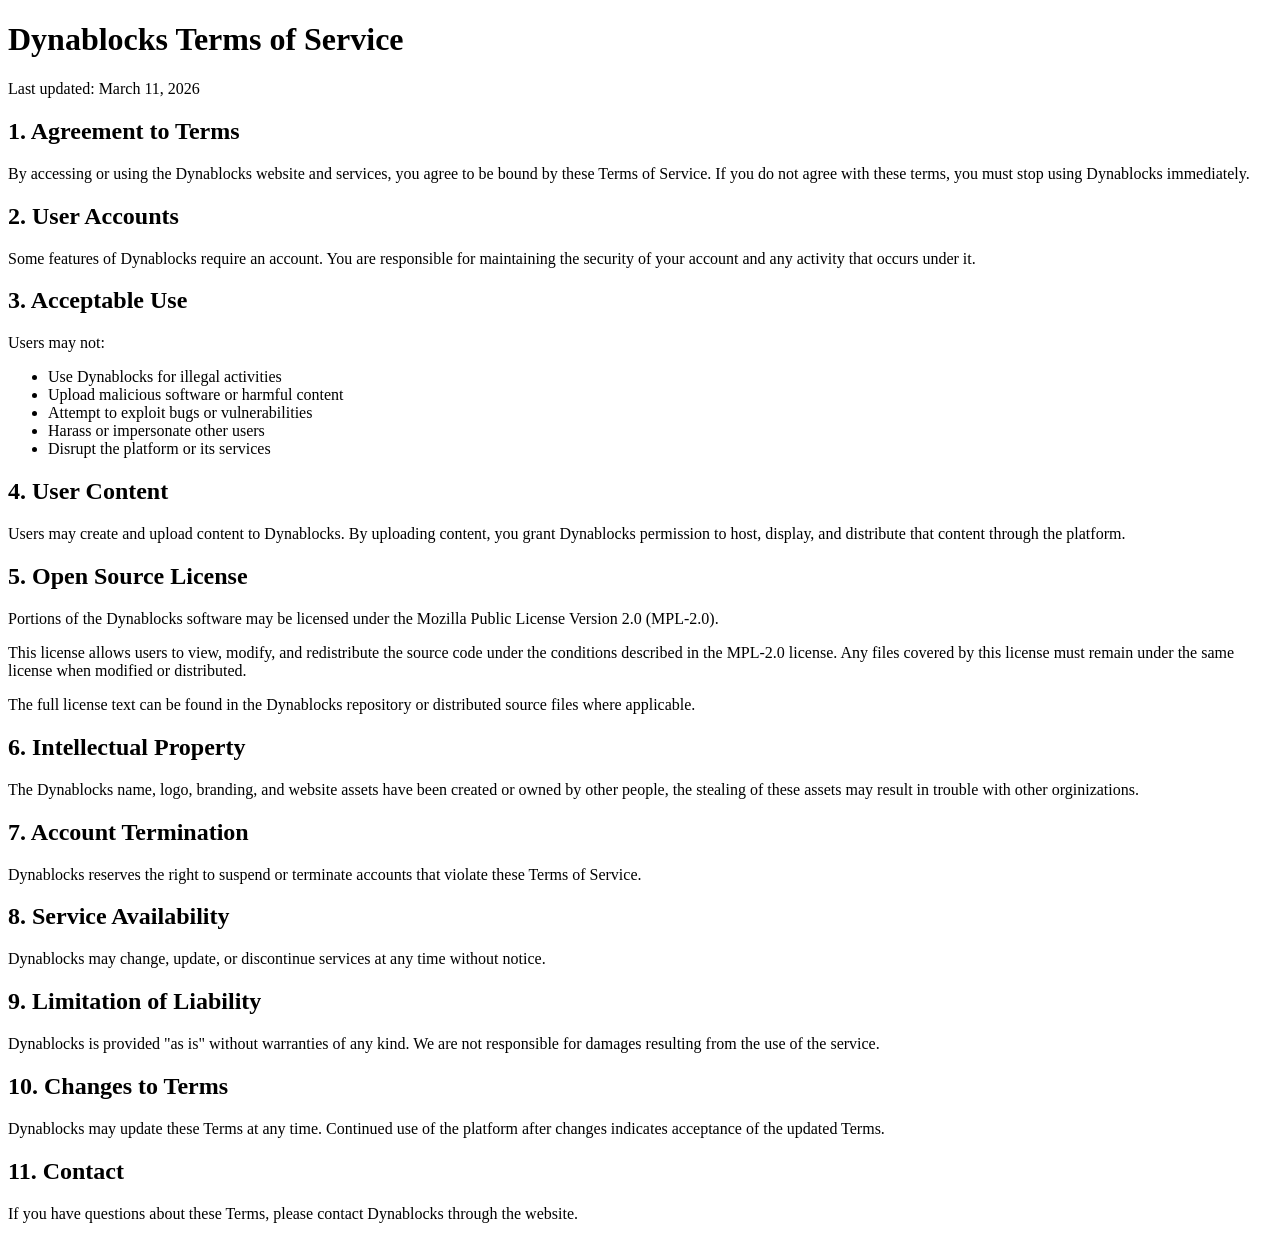
==== index.html @ 6be1048e "Create index.html" ====
<!DOCTYPE html>
<html>
<head>
    <title>Dynablocks rules</title>
    <meta charset="UTF-8">
    <link rel="stylesheet" href="/css/style.css">
</head>

<body>

<div class="legal-page">

<h1>Dynablocks Terms of Service</h1>
<p>Last updated: March 11, 2026</p>

<h2>1. Agreement to Terms</h2>
<p>
By accessing or using the Dynablocks website and services, you agree to be
bound by these Terms of Service. If you do not agree with these terms,
you must stop using Dynablocks immediately.
</p>

<h2>2. User Accounts</h2>
<p>
Some features of Dynablocks require an account. You are responsible for
maintaining the security of your account and any activity that occurs
under it.
</p>

<h2>3. Acceptable Use</h2>
<p>Users may not:</p>
<ul>
<li>Use Dynablocks for illegal activities</li>
<li>Upload malicious software or harmful content</li>
<li>Attempt to exploit bugs or vulnerabilities</li>
<li>Harass or impersonate other users</li>
<li>Disrupt the platform or its services</li>
</ul>

<h2>4. User Content</h2>
<p>
Users may create and upload content to Dynablocks. By uploading content,
you grant Dynablocks permission to host, display, and distribute that
content through the platform.
</p>

<h2>5. Open Source License</h2>
<p>
Portions of the Dynablocks software may be licensed under the
Mozilla Public License Version 2.0 (MPL-2.0).
</p>

<p>
This license allows users to view, modify, and redistribute the source
code under the conditions described in the MPL-2.0 license. Any files
covered by this license must remain under the same license when modified
or distributed.
</p>

<p>
The full license text can be found in the Dynablocks repository or
distributed source files where applicable.
</p>

<h2>6. Intellectual Property</h2>
<p>
The Dynablocks name, logo, branding, and website assets have been created or owned by other people, the stealing of these assets may result in trouble with other orginizations.
</p>

<h2>7. Account Termination</h2>
<p>
Dynablocks reserves the right to suspend or terminate accounts that
violate these Terms of Service.
</p>

<h2>8. Service Availability</h2>
<p>
Dynablocks may change, update, or discontinue services at any time
without notice.
</p>

<h2>9. Limitation of Liability</h2>
<p>
Dynablocks is provided "as is" without warranties of any kind. We are
not responsible for damages resulting from the use of the service.
</p>

<h2>10. Changes to Terms</h2>
<p>
Dynablocks may update these Terms at any time. Continued use of the
platform after changes indicates acceptance of the updated Terms.
</p>

<h2>11. Contact</h2>
<p>
If you have questions about these Terms, please contact Dynablocks
through the website.
</p>

</div>

</body>
</html>
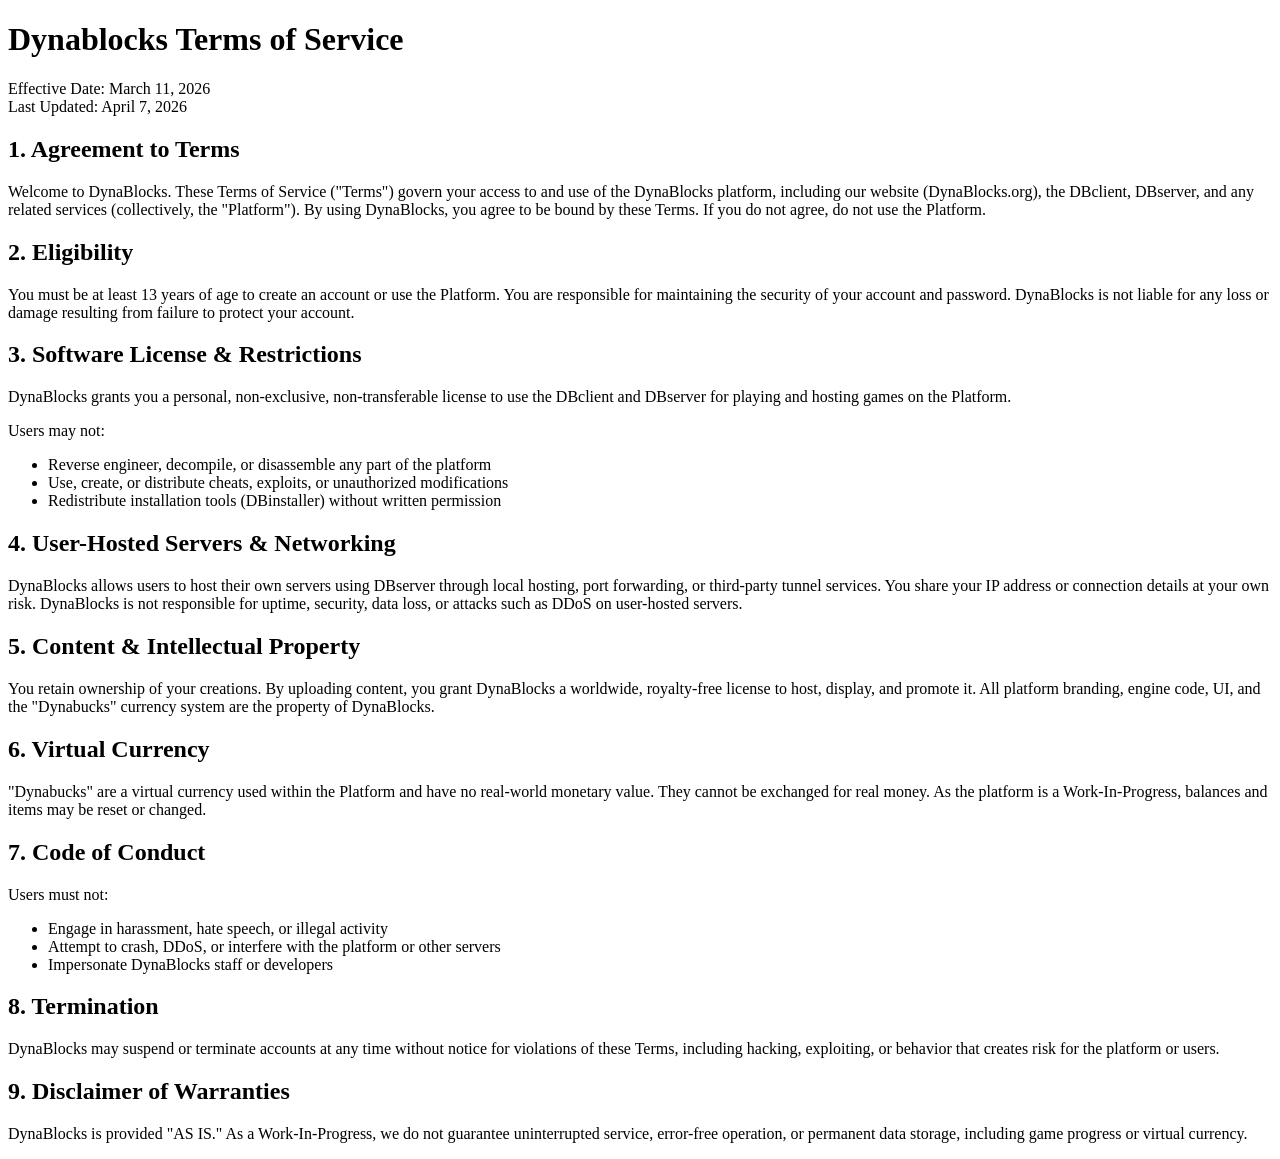
==== commit 089b16ea: "dddd" ====
--- a/index.html
+++ b/index.html
@@ -1,7 +1,7 @@
 <!DOCTYPE html>
 <html>
 <head>
-    <title>Dynablocks rules</title>
+    <title>Dynablocks Terms of Service</title>
     <meta charset="UTF-8">
     <link rel="stylesheet" href="/css/style.css">
 </head>
@@ -11,90 +11,65 @@
 <div class="legal-page">
 
 <h1>Dynablocks Terms of Service</h1>
-<p>Last updated: March 11, 2026</p>
+<p>Effective Date: March 11, 2026<br>Last Updated: April 7, 2026</p>
 
 <h2>1. Agreement to Terms</h2>
 <p>
-By accessing or using the Dynablocks website and services, you agree to be
-bound by these Terms of Service. If you do not agree with these terms,
-you must stop using Dynablocks immediately.
+Welcome to DynaBlocks. These Terms of Service ("Terms") govern your access to and use of the DynaBlocks platform, including our website (DynaBlocks.org), the DBclient, DBserver, and any related services (collectively, the "Platform").
+By using DynaBlocks, you agree to be bound by these Terms. If you do not agree, do not use the Platform.
 </p>
 
-<h2>2. User Accounts</h2>
+<h2>2. Eligibility</h2>
 <p>
-Some features of Dynablocks require an account. You are responsible for
-maintaining the security of your account and any activity that occurs
-under it.
+You must be at least 13 years of age to create an account or use the Platform.
+You are responsible for maintaining the security of your account and password. DynaBlocks is not liable for any loss or damage resulting from failure to protect your account.
 </p>
 
-<h2>3. Acceptable Use</h2>
+<h2>3. Software License & Restrictions</h2>
+<p>
+DynaBlocks grants you a personal, non-exclusive, non-transferable license to use the DBclient and DBserver for playing and hosting games on the Platform.
+</p>
 <p>Users may not:</p>
 <ul>
-<li>Use Dynablocks for illegal activities</li>
-<li>Upload malicious software or harmful content</li>
-<li>Attempt to exploit bugs or vulnerabilities</li>
-<li>Harass or impersonate other users</li>
-<li>Disrupt the platform or its services</li>
+<li>Reverse engineer, decompile, or disassemble any part of the platform</li>
+<li>Use, create, or distribute cheats, exploits, or unauthorized modifications</li>
+<li>Redistribute installation tools (DBinstaller) without written permission</li>
 </ul>
 
-<h2>4. User Content</h2>
+<h2>4. User-Hosted Servers & Networking</h2>
 <p>
-Users may create and upload content to Dynablocks. By uploading content,
-you grant Dynablocks permission to host, display, and distribute that
-content through the platform.
+DynaBlocks allows users to host their own servers using DBserver through local hosting, port forwarding, or third-party tunnel services.
+You share your IP address or connection details at your own risk. DynaBlocks is not responsible for uptime, security, data loss, or attacks such as DDoS on user-hosted servers.
 </p>
 
-<h2>5. Open Source License</h2>
+<h2>5. Content & Intellectual Property</h2>
 <p>
-Portions of the Dynablocks software may be licensed under the
-Mozilla Public License Version 2.0 (MPL-2.0).
+You retain ownership of your creations. By uploading content, you grant DynaBlocks a worldwide, royalty-free license to host, display, and promote it.
+All platform branding, engine code, UI, and the "Dynabucks" currency system are the property of DynaBlocks.
 </p>
 
+<h2>6. Virtual Currency</h2>
 <p>
-This license allows users to view, modify, and redistribute the source
-code under the conditions described in the MPL-2.0 license. Any files
-covered by this license must remain under the same license when modified
-or distributed.
+"Dynabucks" are a virtual currency used within the Platform and have no real-world monetary value.
+They cannot be exchanged for real money. As the platform is a Work-In-Progress, balances and items may be reset or changed.
 </p>
 
+<h2>7. Code of Conduct</h2>
+<p>Users must not:</p>
+<ul>
+<li>Engage in harassment, hate speech, or illegal activity</li>
+<li>Attempt to crash, DDoS, or interfere with the platform or other servers</li>
+<li>Impersonate DynaBlocks staff or developers</li>
+</ul>
+
+<h2>8. Termination</h2>
 <p>
-The full license text can be found in the Dynablocks repository or
-distributed source files where applicable.
+DynaBlocks may suspend or terminate accounts at any time without notice for violations of these Terms, including hacking, exploiting, or behavior that creates risk for the platform or users.
 </p>
 
-<h2>6. Intellectual Property</h2>
+<h2>9. Disclaimer of Warranties</h2>
 <p>
-The Dynablocks name, logo, branding, and website assets have been created or owned by other people, the stealing of these assets may result in trouble with other orginizations.
-</p>
-
-<h2>7. Account Termination</h2>
-<p>
-Dynablocks reserves the right to suspend or terminate accounts that
-violate these Terms of Service.
-</p>
-
-<h2>8. Service Availability</h2>
-<p>
-Dynablocks may change, update, or discontinue services at any time
-without notice.
-</p>
-
-<h2>9. Limitation of Liability</h2>
-<p>
-Dynablocks is provided "as is" without warranties of any kind. We are
-not responsible for damages resulting from the use of the service.
-</p>
-
-<h2>10. Changes to Terms</h2>
-<p>
-Dynablocks may update these Terms at any time. Continued use of the
-platform after changes indicates acceptance of the updated Terms.
-</p>
-
-<h2>11. Contact</h2>
-<p>
-If you have questions about these Terms, please contact Dynablocks
-through the website.
+DynaBlocks is provided "AS IS." As a Work-In-Progress, we do not guarantee uninterrupted service, error-free operation, or permanent data storage, including game progress or virtual currency.
 </p>
 
 </div>
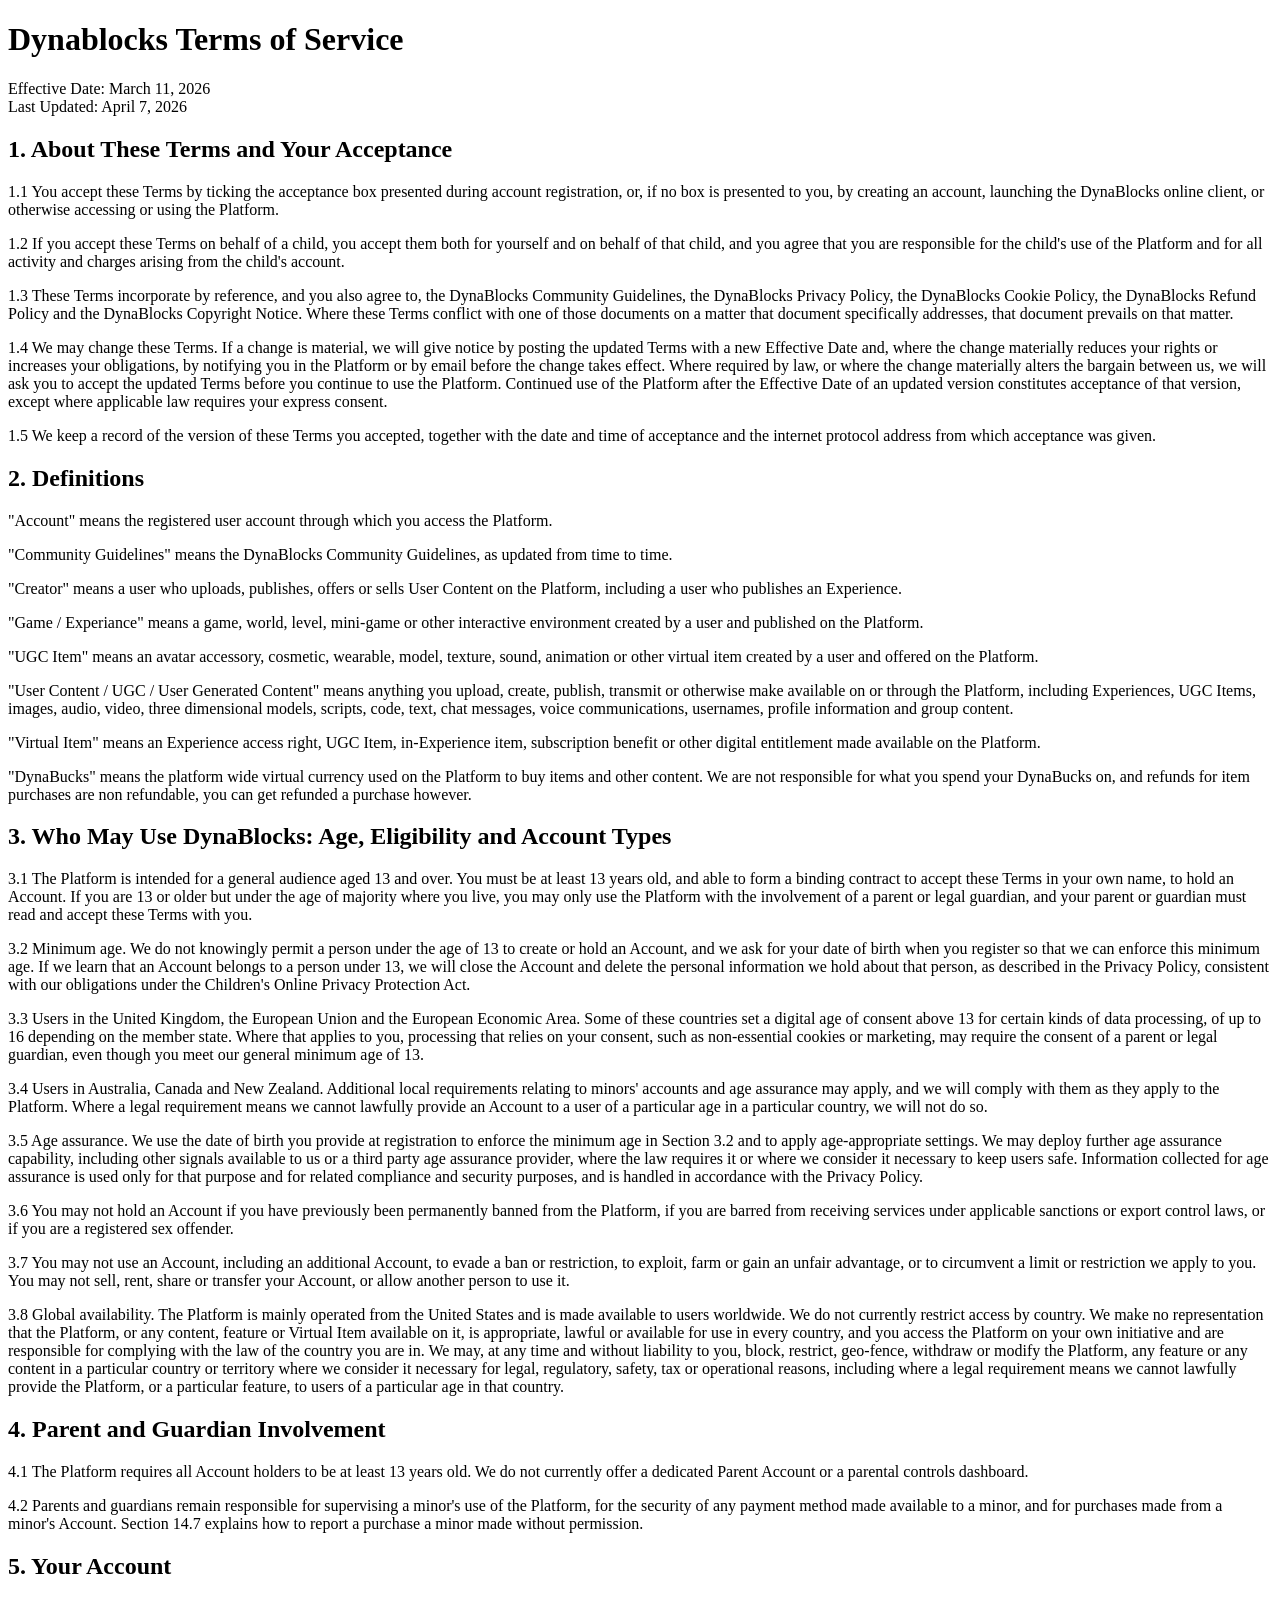
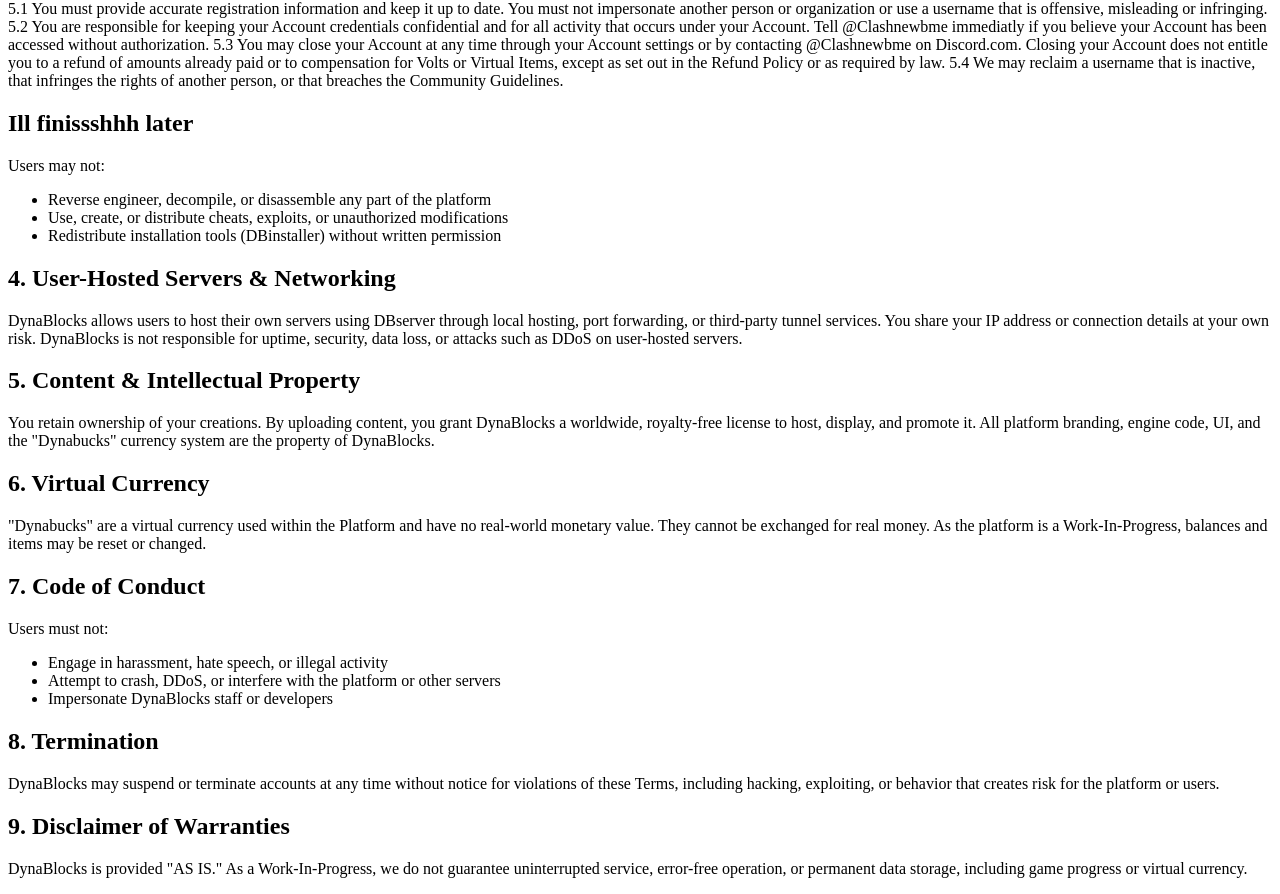
==== commit 5c489e74: "Update index.html" ====
--- a/index.html
+++ b/index.html
@@ -13,28 +13,123 @@
 <h1>Dynablocks Terms of Service</h1>
 <p>Effective Date: March 11, 2026<br>Last Updated: April 7, 2026</p>
 
-<h2>1. Agreement to Terms</h2>
+<h2>1. About These Terms and Your Acceptance</h2>
 <p>
-Welcome to DynaBlocks. These Terms of Service ("Terms") govern your access to and use of the DynaBlocks platform, including our website (DynaBlocks.org), the DBclient, DBserver, and any related services (collectively, the "Platform").
-By using DynaBlocks, you agree to be bound by these Terms. If you do not agree, do not use the Platform.
+1.1 You accept these Terms by ticking the acceptance box presented during account registration, or, if no box is presented to you, by creating an account, launching the DynaBlocks online client, or otherwise accessing or using the Platform.
 </p>
 
-<h2>2. Eligibility</h2>
 <p>
-You must be at least 13 years of age to create an account or use the Platform.
-You are responsible for maintaining the security of your account and password. DynaBlocks is not liable for any loss or damage resulting from failure to protect your account.
+1.2 If you accept these Terms on behalf of a child, you accept them both for yourself and on behalf of that child, and you agree that you are responsible for the child's use of the Platform and for all activity and charges arising from the child's account.
 </p>
 
-<h2>3. Software License & Restrictions</h2>
 <p>
-DynaBlocks grants you a personal, non-exclusive, non-transferable license to use the DBclient and DBserver for playing and hosting games on the Platform.
+    1.3 These Terms incorporate by reference, and you also agree to, the DynaBlocks Community Guidelines, the DynaBlocks Privacy Policy, the DynaBlocks Cookie Policy, the DynaBlocks Refund Policy and the DynaBlocks Copyright Notice. Where these Terms conflict with one of those documents on a matter that document specifically addresses, that document prevails on that matter.
 </p>
+
+<p>
+    1.4 We may change these Terms. If a change is material, we will give notice by posting the updated Terms with a new Effective Date and, where the change materially reduces your rights or increases your obligations, by notifying you in the Platform or by email before the change takes effect. Where required by law, or where the change materially alters the bargain between us, we will ask you to accept the updated Terms before you continue to use the Platform. Continued use of the Platform after the Effective Date of an updated version constitutes acceptance of that version, except where applicable law requires your express consent.
+</p>
+
+<p>
+    1.5 We keep a record of the version of these Terms you accepted, together with the date and time of acceptance and the internet protocol address from which acceptance was given.
+</p>
+
+<h2>2. Definitions</h2>
+<p>
+    "Account" means the registered user account through which you access the Platform.
+</p>
+
+<p>
+    "Community Guidelines" means the DynaBlocks Community Guidelines, as updated from time to time.
+</p>
+
+<p>
+    "Creator" means a user who uploads, publishes, offers or sells User Content on the Platform, including a user who publishes an Experience.
+</p>
+
+<p>
+    "Game / Experiance" means a game, world, level, mini-game or other interactive environment created by a user and published on the Platform.
+</p>
+
+<p>
+    "UGC Item" means an avatar accessory, cosmetic, wearable, model, texture, sound, animation or other virtual item created by a user and offered on the Platform.
+</p>
+
+<p>
+    "User Content / UGC / User Generated Content" means anything you upload, create, publish, transmit or otherwise make available on or through the Platform, including Experiences, UGC Items, images, audio, video, three dimensional models, scripts, code, text, chat messages, voice communications, usernames, profile information and group content.
+</p>
+
+<p>
+    "Virtual Item" means an Experience access right, UGC Item, in-Experience item, subscription benefit or other digital entitlement made available on the Platform.
+</p>
+
+<p>
+    "DynaBucks" means the platform wide virtual currency used on the Platform to buy items and other content. We are not responsible for what you spend your DynaBucks on, and refunds for item purchases are non refundable, you can get refunded a purchase however.
+</p>
+
+<h2>3. Who May Use DynaBlocks: Age, Eligibility and Account Types</h2>
+<p>
+3.1 The Platform is intended for a general audience aged 13 and over. You must be at least 13 years old, and able to form a binding contract to accept these Terms in your own name, to hold an Account. If you are 13 or older but under the age of majority where you live, you may only use the Platform with the involvement of a parent or legal guardian, and your parent or guardian must read and accept these Terms with you.
+</p>
+
+<p>
+    3.2 Minimum age. We do not knowingly permit a person under the age of 13 to create or hold an Account, and we ask for your date of birth when you register so that we can enforce this minimum age. If we learn that an Account belongs to a person under 13, we will close the Account and delete the personal information we hold about that person, as described in the Privacy Policy, consistent with our obligations under the Children's Online Privacy Protection Act.
+</p>
+
+<p>
+    3.3 Users in the United Kingdom, the European Union and the European Economic Area. Some of these countries set a digital age of consent above 13 for certain kinds of data processing, of up to 16 depending on the member state. Where that applies to you, processing that relies on your consent, such as non-essential cookies or marketing, may require the consent of a parent or legal guardian, even though you meet our general minimum age of 13.
+</p>
+
+<p>
+    3.4 Users in Australia, Canada and New Zealand. Additional local requirements relating to minors' accounts and age assurance may apply, and we will comply with them as they apply to the Platform. Where a legal requirement means we cannot lawfully provide an Account to a user of a particular age in a particular country, we will not do so.
+</p>    
+
+<p>
+    3.5 Age assurance. We use the date of birth you provide at registration to enforce the minimum age in Section 3.2 and to apply age-appropriate settings. We may deploy further age assurance capability, including other signals available to us or a third party age assurance provider, where the law requires it or where we consider it necessary to keep users safe. Information collected for age assurance is used only for that purpose and for related compliance and security purposes, and is handled in accordance with the Privacy Policy.
+</p>
+
+<p>
+    3.6 You may not hold an Account if you have previously been permanently banned from the Platform, if you are barred from receiving services under applicable sanctions or export control laws, or if you are a registered sex offender.
+</p>
+
+<p>
+3.7 You may not use an Account, including an additional Account, to evade a ban or restriction, to exploit, farm or gain an unfair advantage, or to circumvent a limit or restriction we apply to you. You may not sell, rent, share or transfer your Account, or allow another person to use it.
+</p>
+
+<p>
+3.8 Global availability. The Platform is mainly operated from the United States and is made available to users worldwide. We do not currently restrict access by country. We make no representation that the Platform, or any content, feature or Virtual Item available on it, is appropriate, lawful or available for use in every country, and you access the Platform on your own initiative and are responsible for complying with the law of the country you are in. We may, at any time and without liability to you, block, restrict, geo-fence, withdraw or modify the Platform, any feature or any content in a particular country or territory where we consider it necessary for legal, regulatory, safety, tax or operational reasons, including where a legal requirement means we cannot lawfully provide the Platform, or a particular feature, to users of a particular age in that country.
+</p>
+
+<h2>4. Parent and Guardian Involvement</h2>
+    
+<p>
+    4.1 The Platform requires all Account holders to be at least 13 years old. We do not currently offer a dedicated Parent Account or a parental controls dashboard.
+</p>
+
+<p>
+4.2 Parents and guardians remain responsible for supervising a minor's use of the Platform, for the security of any payment method made available to a minor, and for purchases made from a minor's Account. Section 14.7 explains how to report a purchase a minor made without permission.
+</p>
+
+<h2>5. Your Account</h2>
+
+<p>
+5.1 You must provide accurate registration information and keep it up to date. You must not impersonate another person or organization or use a username that is offensive, misleading or infringing.
+
+5.2 You are responsible for keeping your Account credentials confidential and for all activity that occurs under your Account. Tell @Clashnewbme immediatly if you believe your Account has been accessed without authorization.
+
+5.3 You may close your Account at any time through your Account settings or by contacting @Clashnewbme on Discord.com. Closing your Account does not entitle you to a refund of amounts already paid or to compensation for Volts or Virtual Items, except as set out in the Refund Policy or as required by law.
+
+5.4 We may reclaim a username that is inactive, that infringes the rights of another person, or that breaches the Community Guidelines.
+</p>
+
+<h2> Ill finissshhh later</h2>
 <p>Users may not:</p>
 <ul>
 <li>Reverse engineer, decompile, or disassemble any part of the platform</li>
 <li>Use, create, or distribute cheats, exploits, or unauthorized modifications</li>
 <li>Redistribute installation tools (DBinstaller) without written permission</li>
 </ul>
+</p>
 
 <h2>4. User-Hosted Servers & Networking</h2>
 <p>
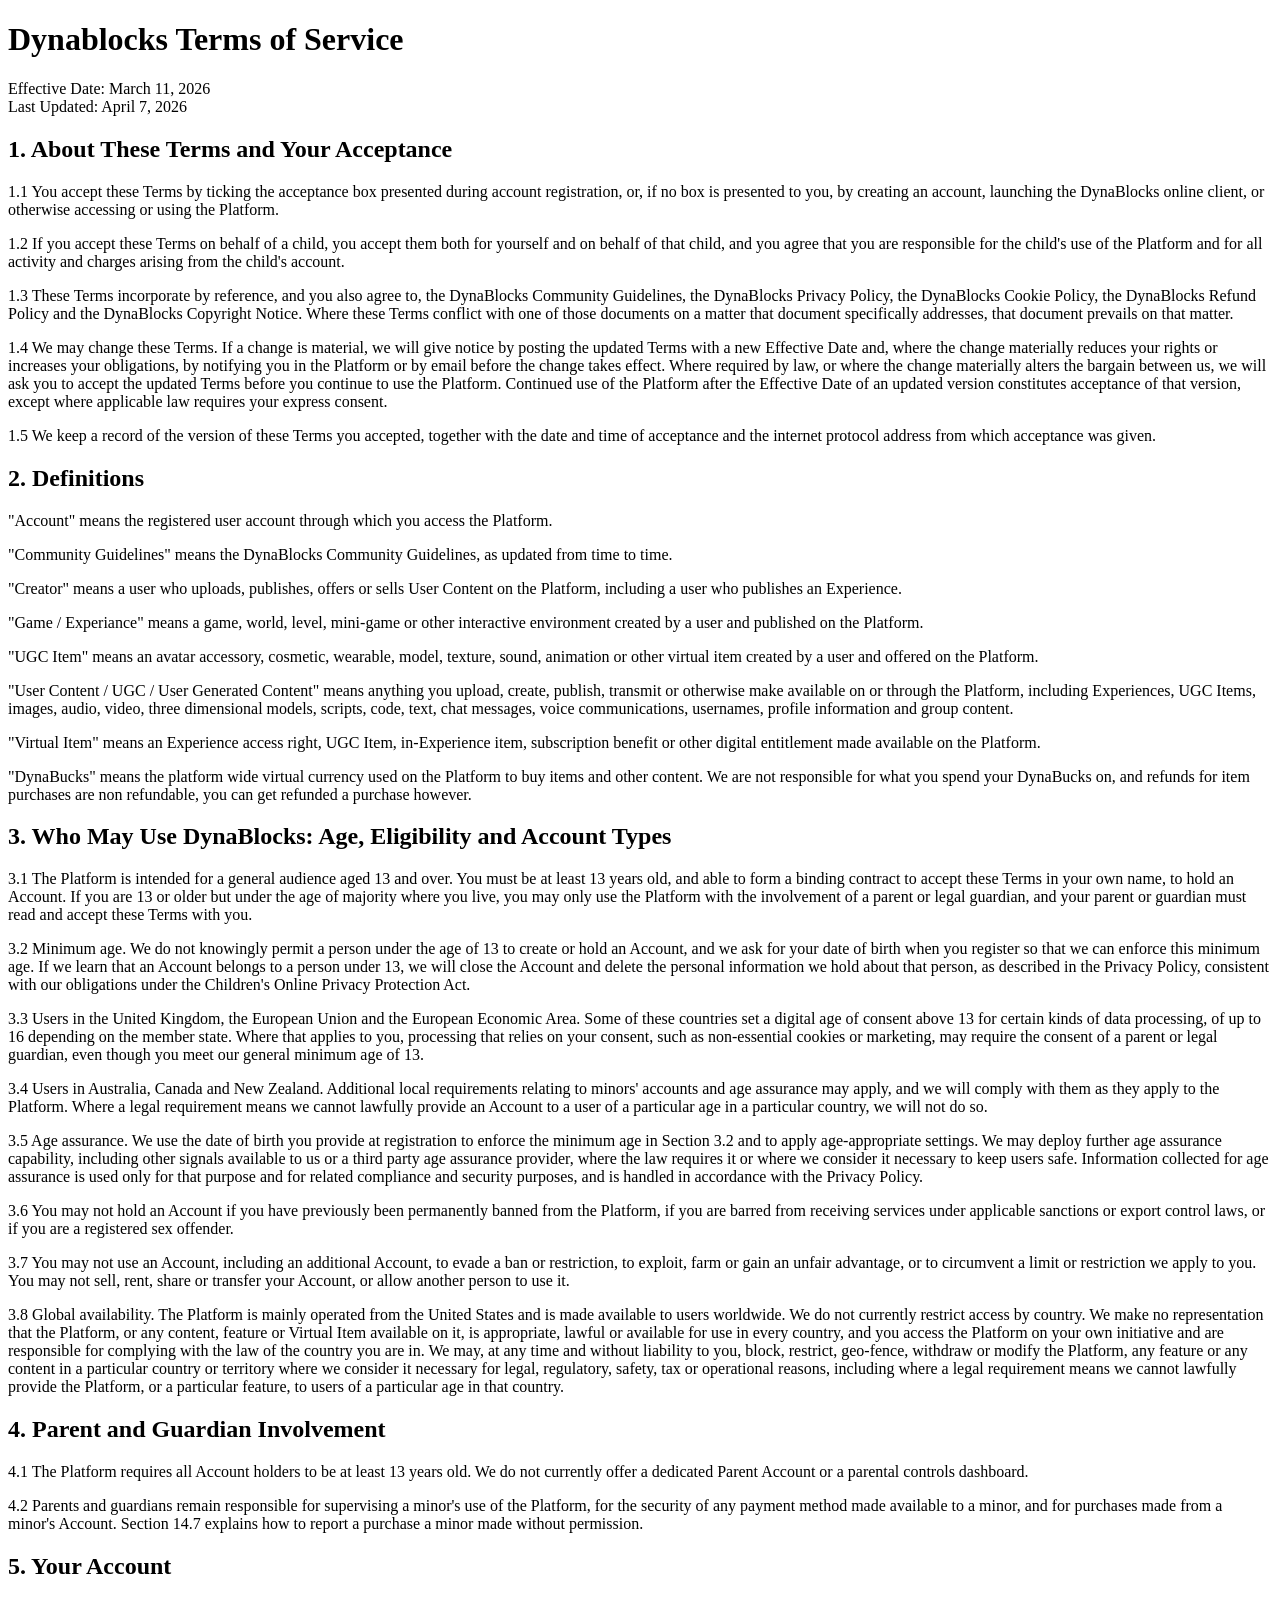
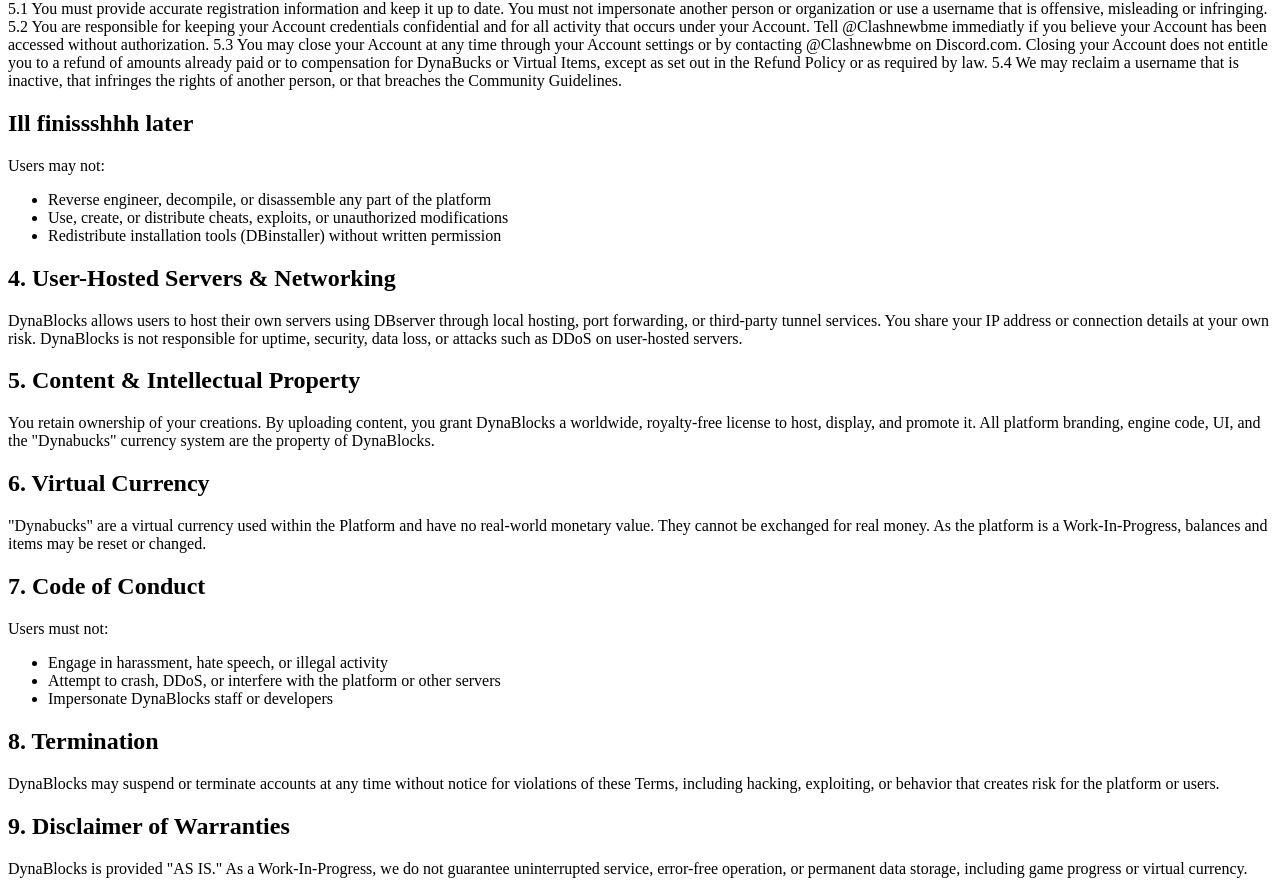
==== commit 32bb8b0d: "Update index.html" ====
--- a/index.html
+++ b/index.html
@@ -117,7 +117,7 @@
 
 5.2 You are responsible for keeping your Account credentials confidential and for all activity that occurs under your Account. Tell @Clashnewbme immediatly if you believe your Account has been accessed without authorization.
 
-5.3 You may close your Account at any time through your Account settings or by contacting @Clashnewbme on Discord.com. Closing your Account does not entitle you to a refund of amounts already paid or to compensation for Volts or Virtual Items, except as set out in the Refund Policy or as required by law.
+5.3 You may close your Account at any time through your Account settings or by contacting @Clashnewbme on Discord.com. Closing your Account does not entitle you to a refund of amounts already paid or to compensation for DynaBucks or Virtual Items, except as set out in the Refund Policy or as required by law.
 
 5.4 We may reclaim a username that is inactive, that infringes the rights of another person, or that breaches the Community Guidelines.
 </p>
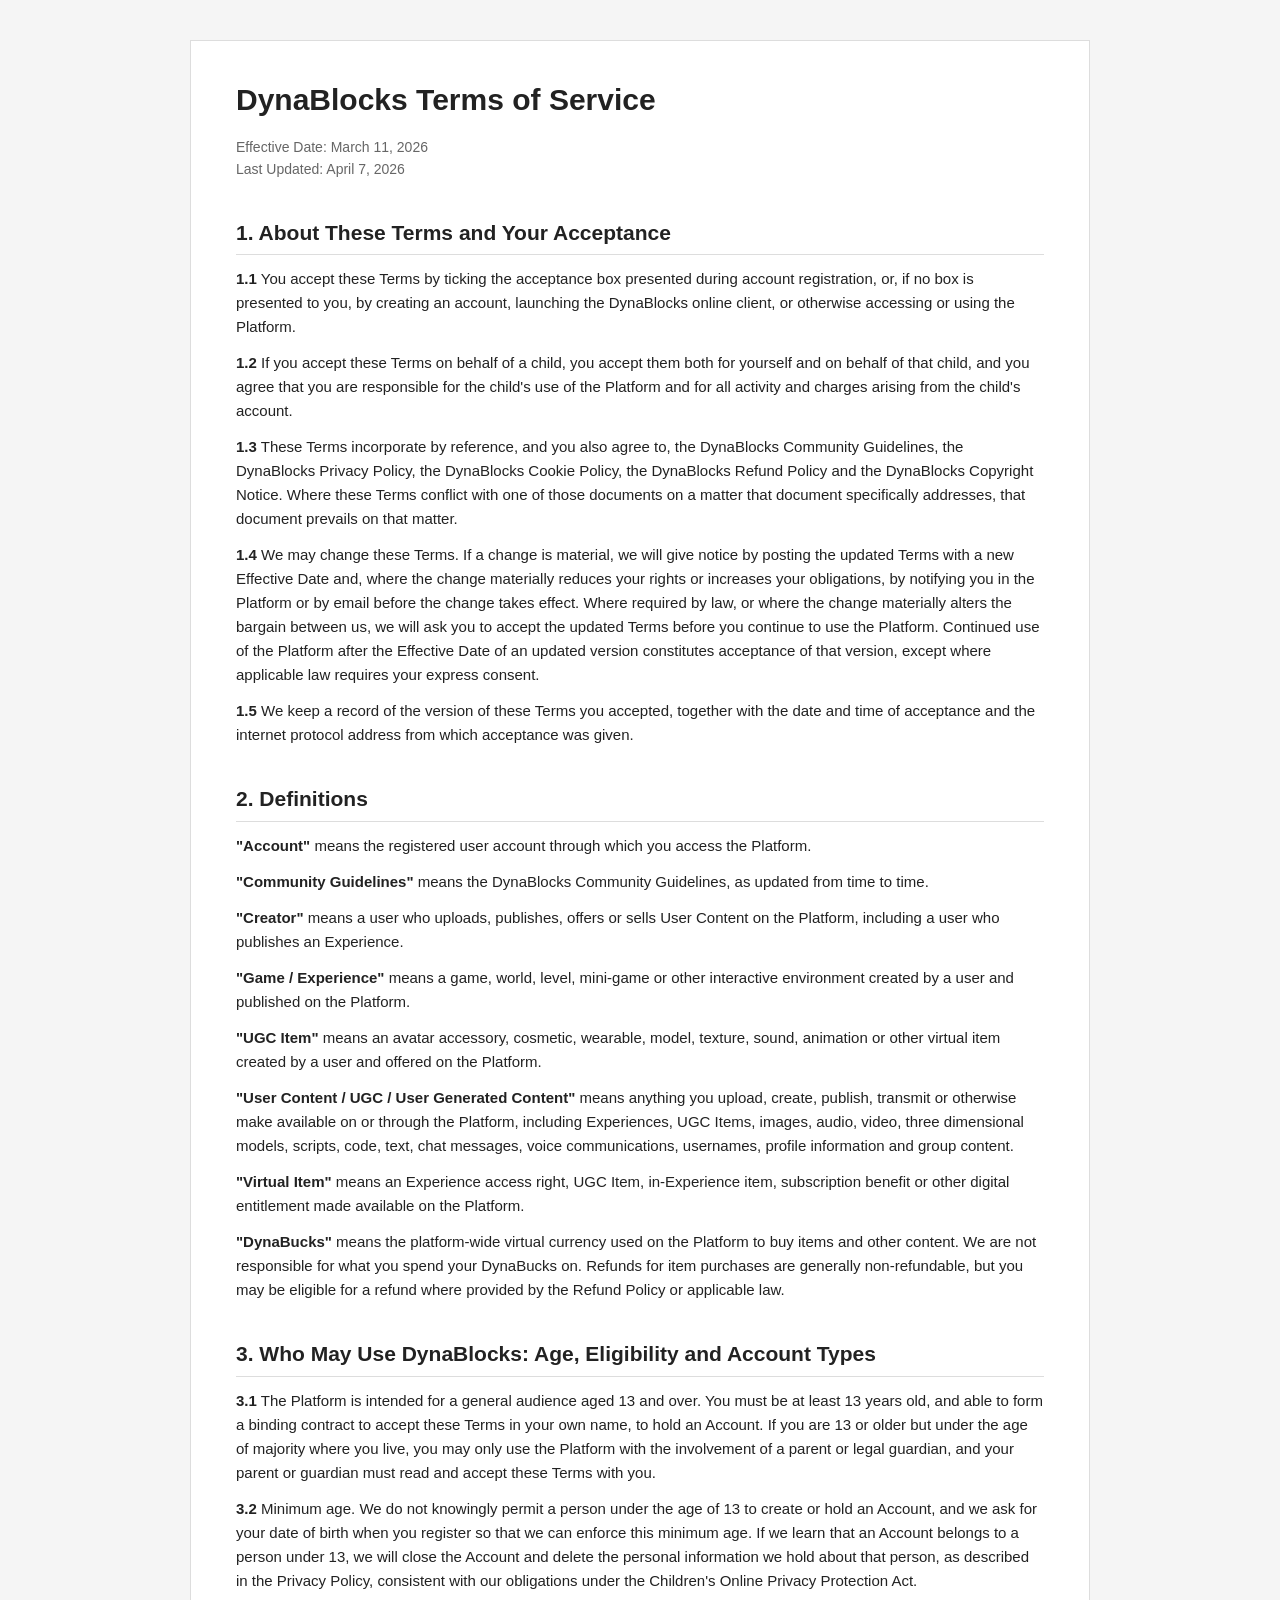
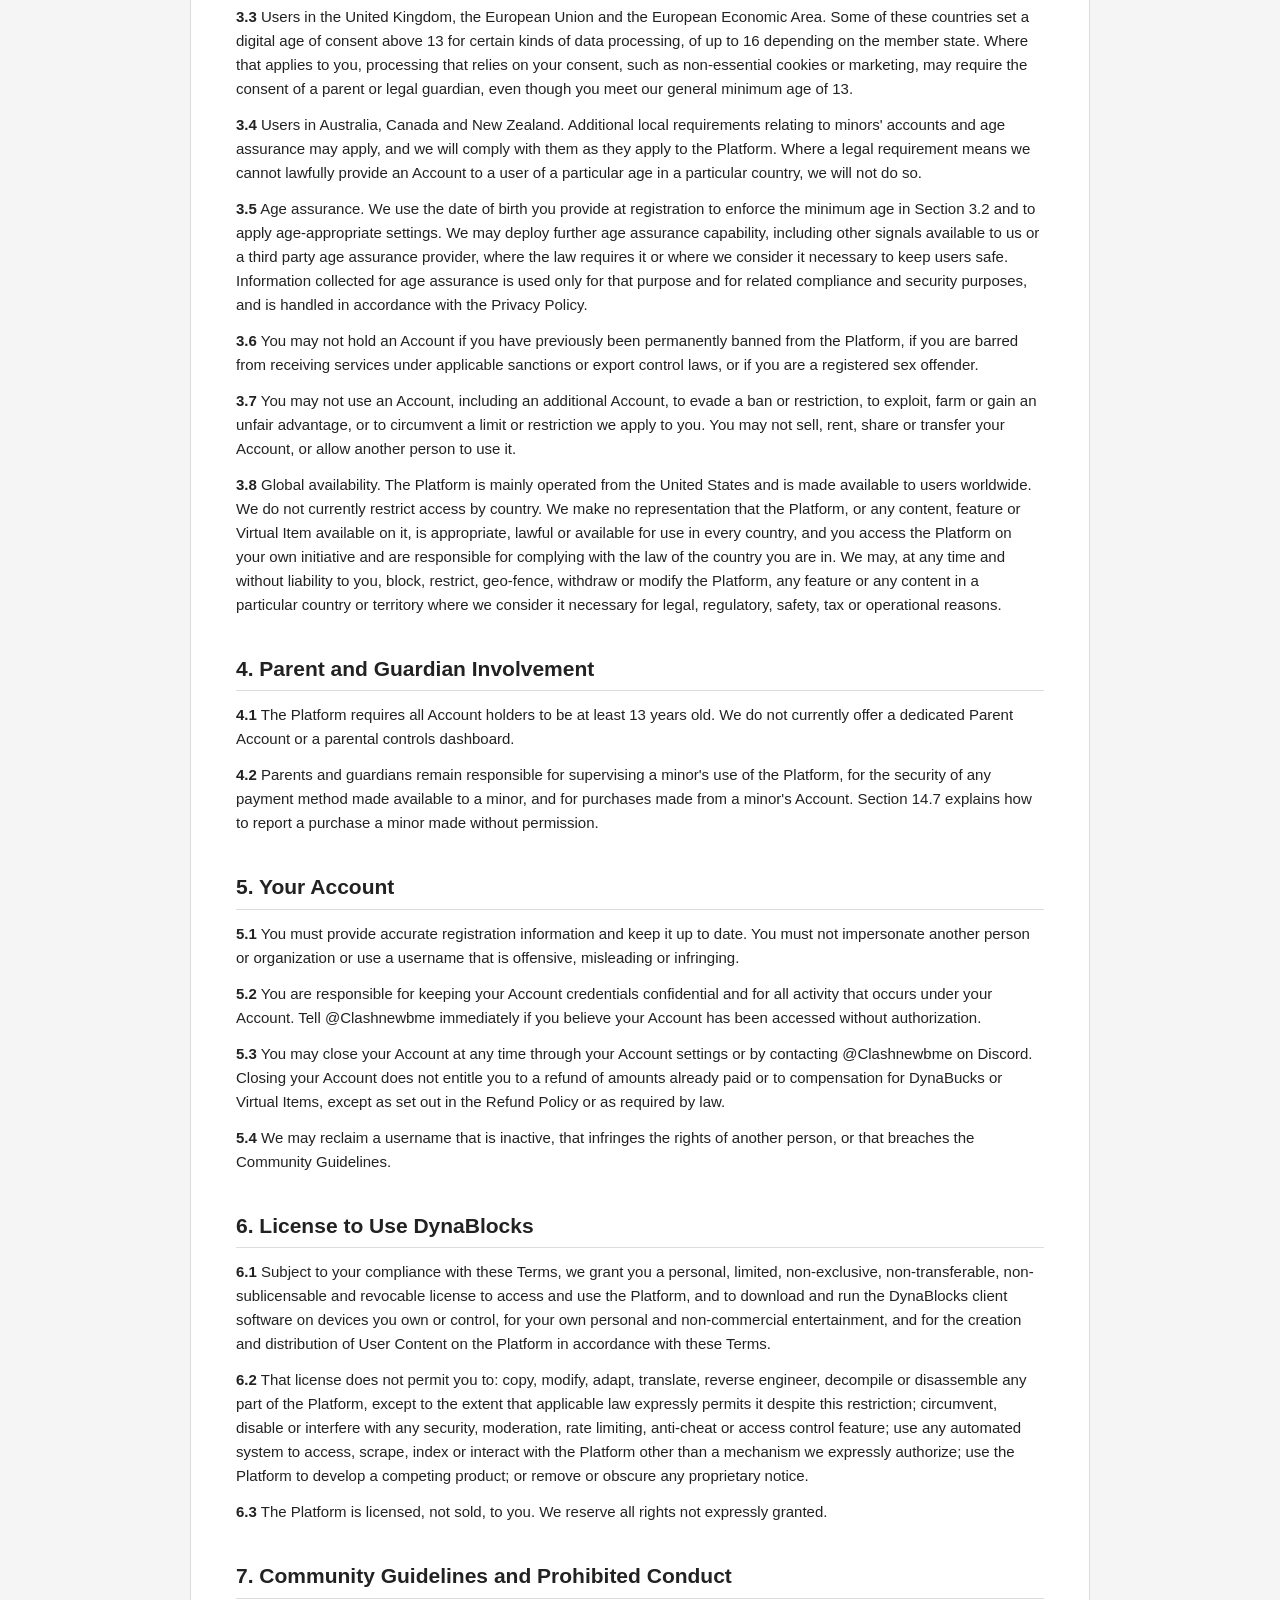
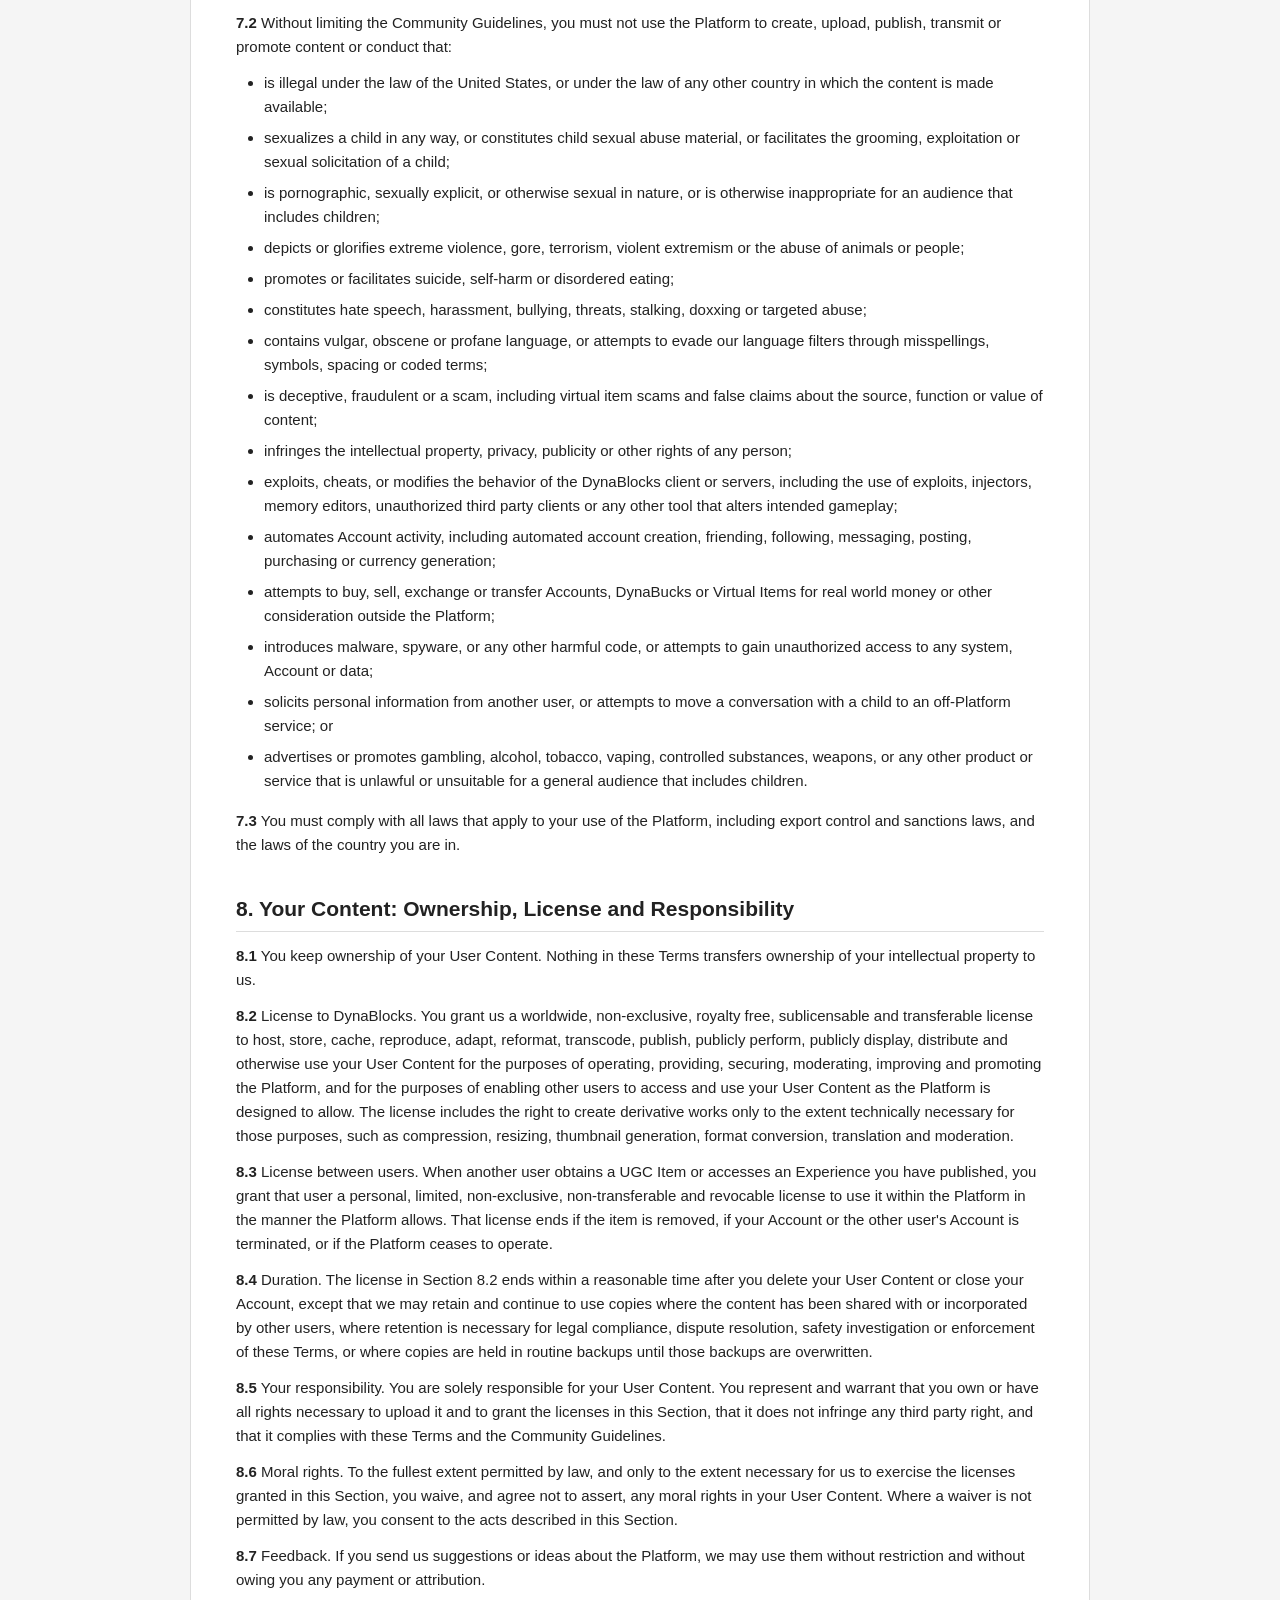
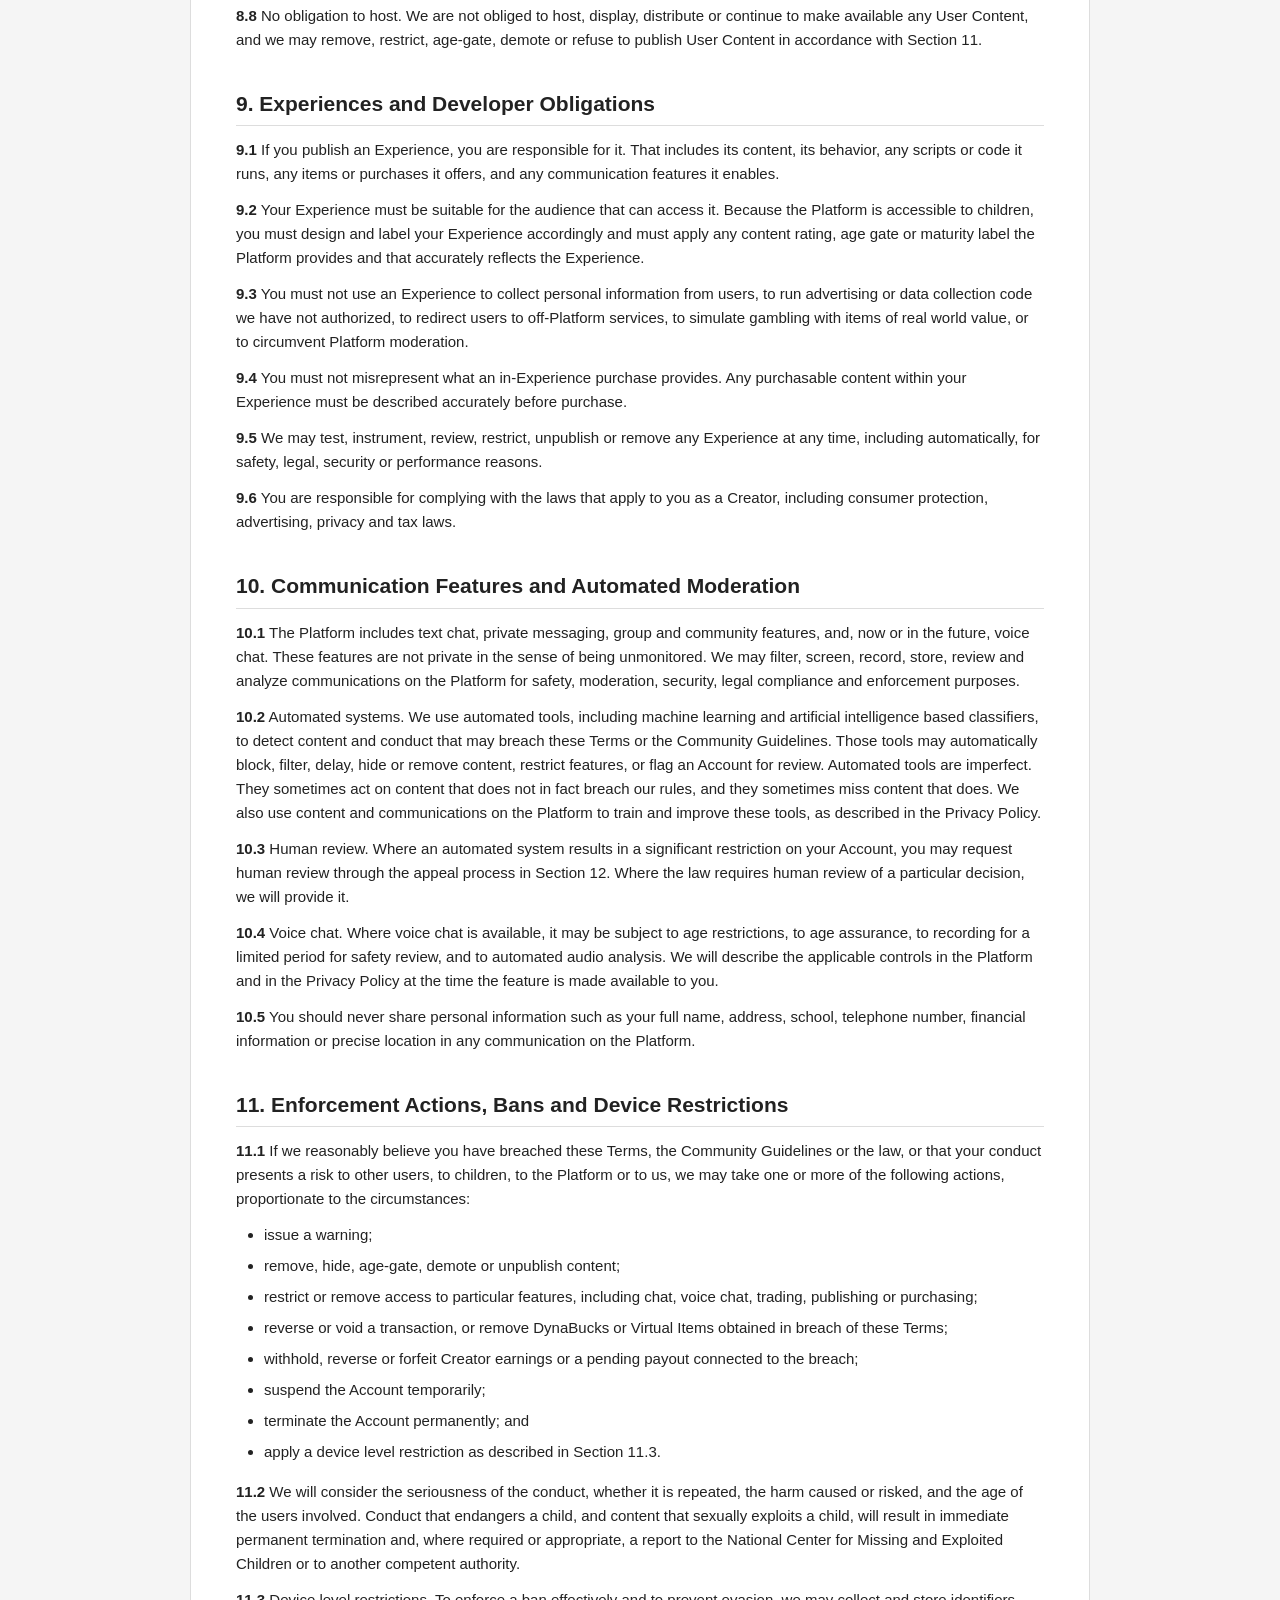
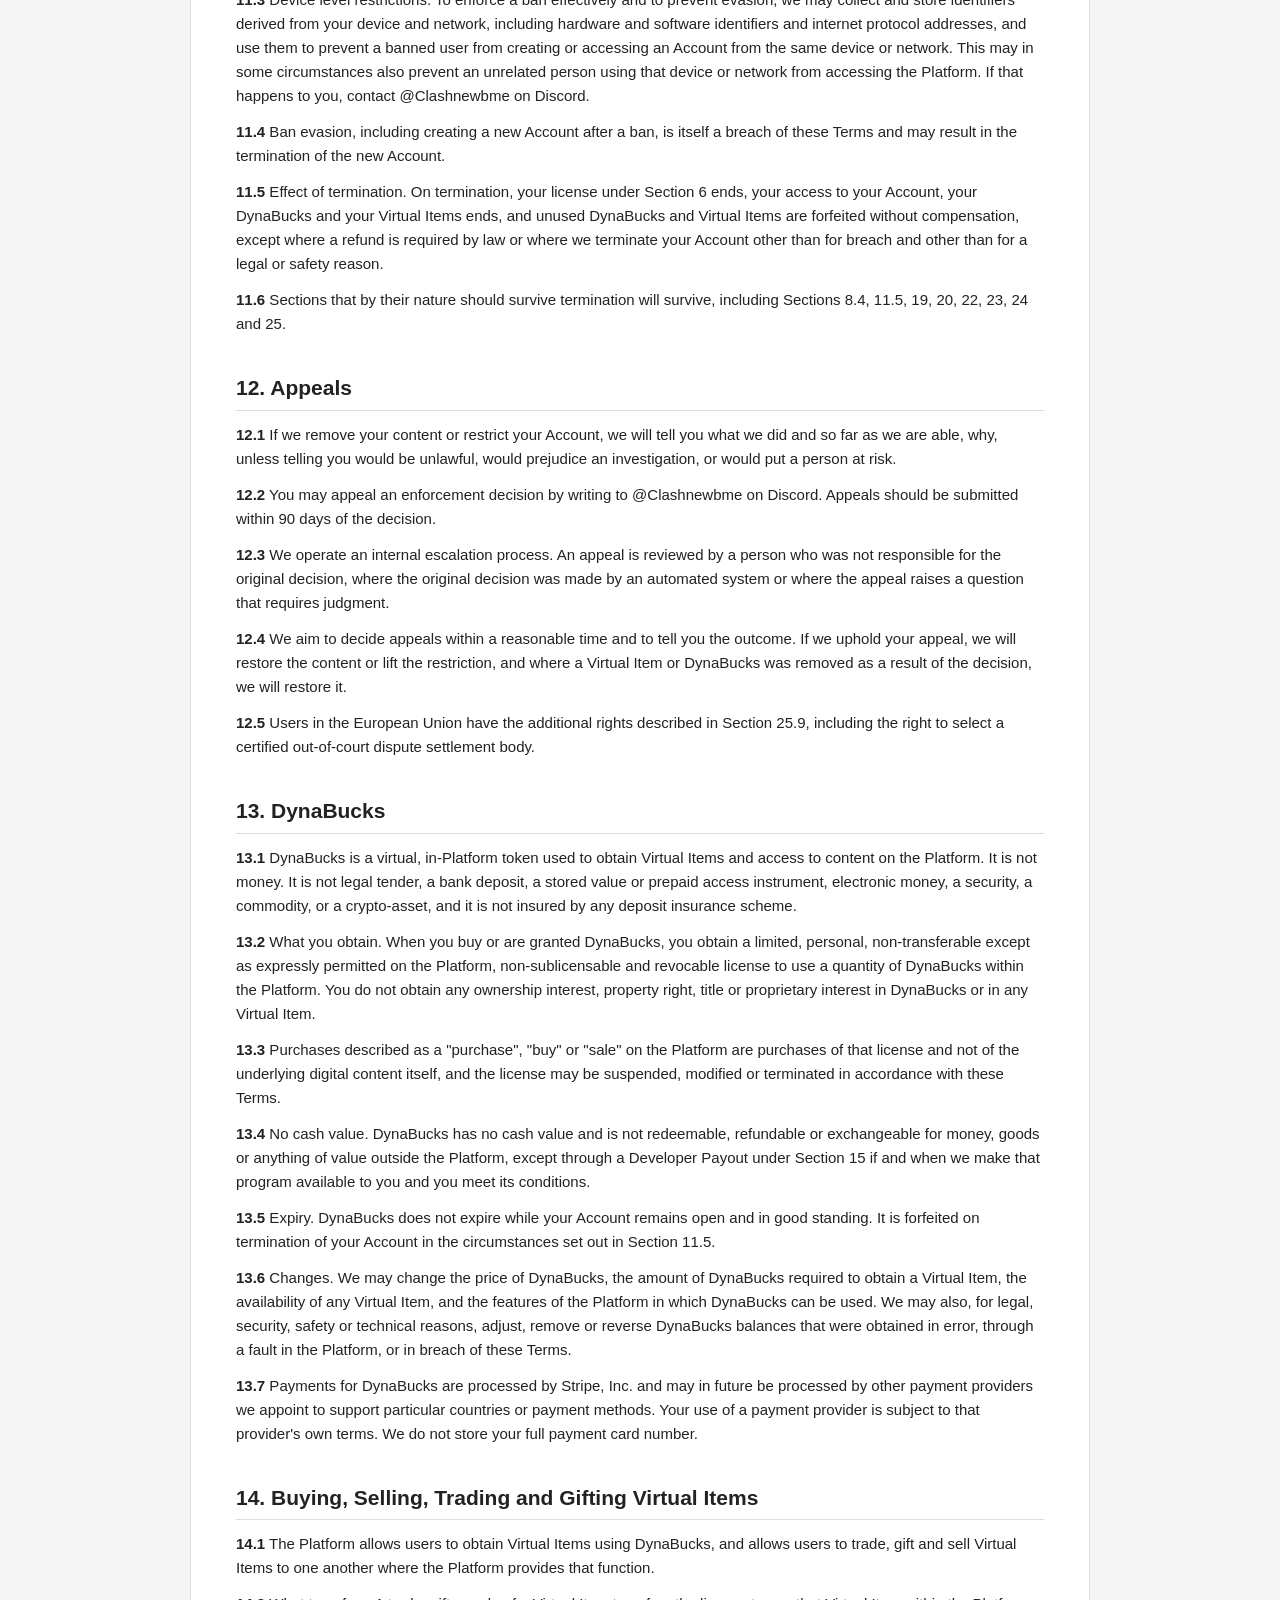
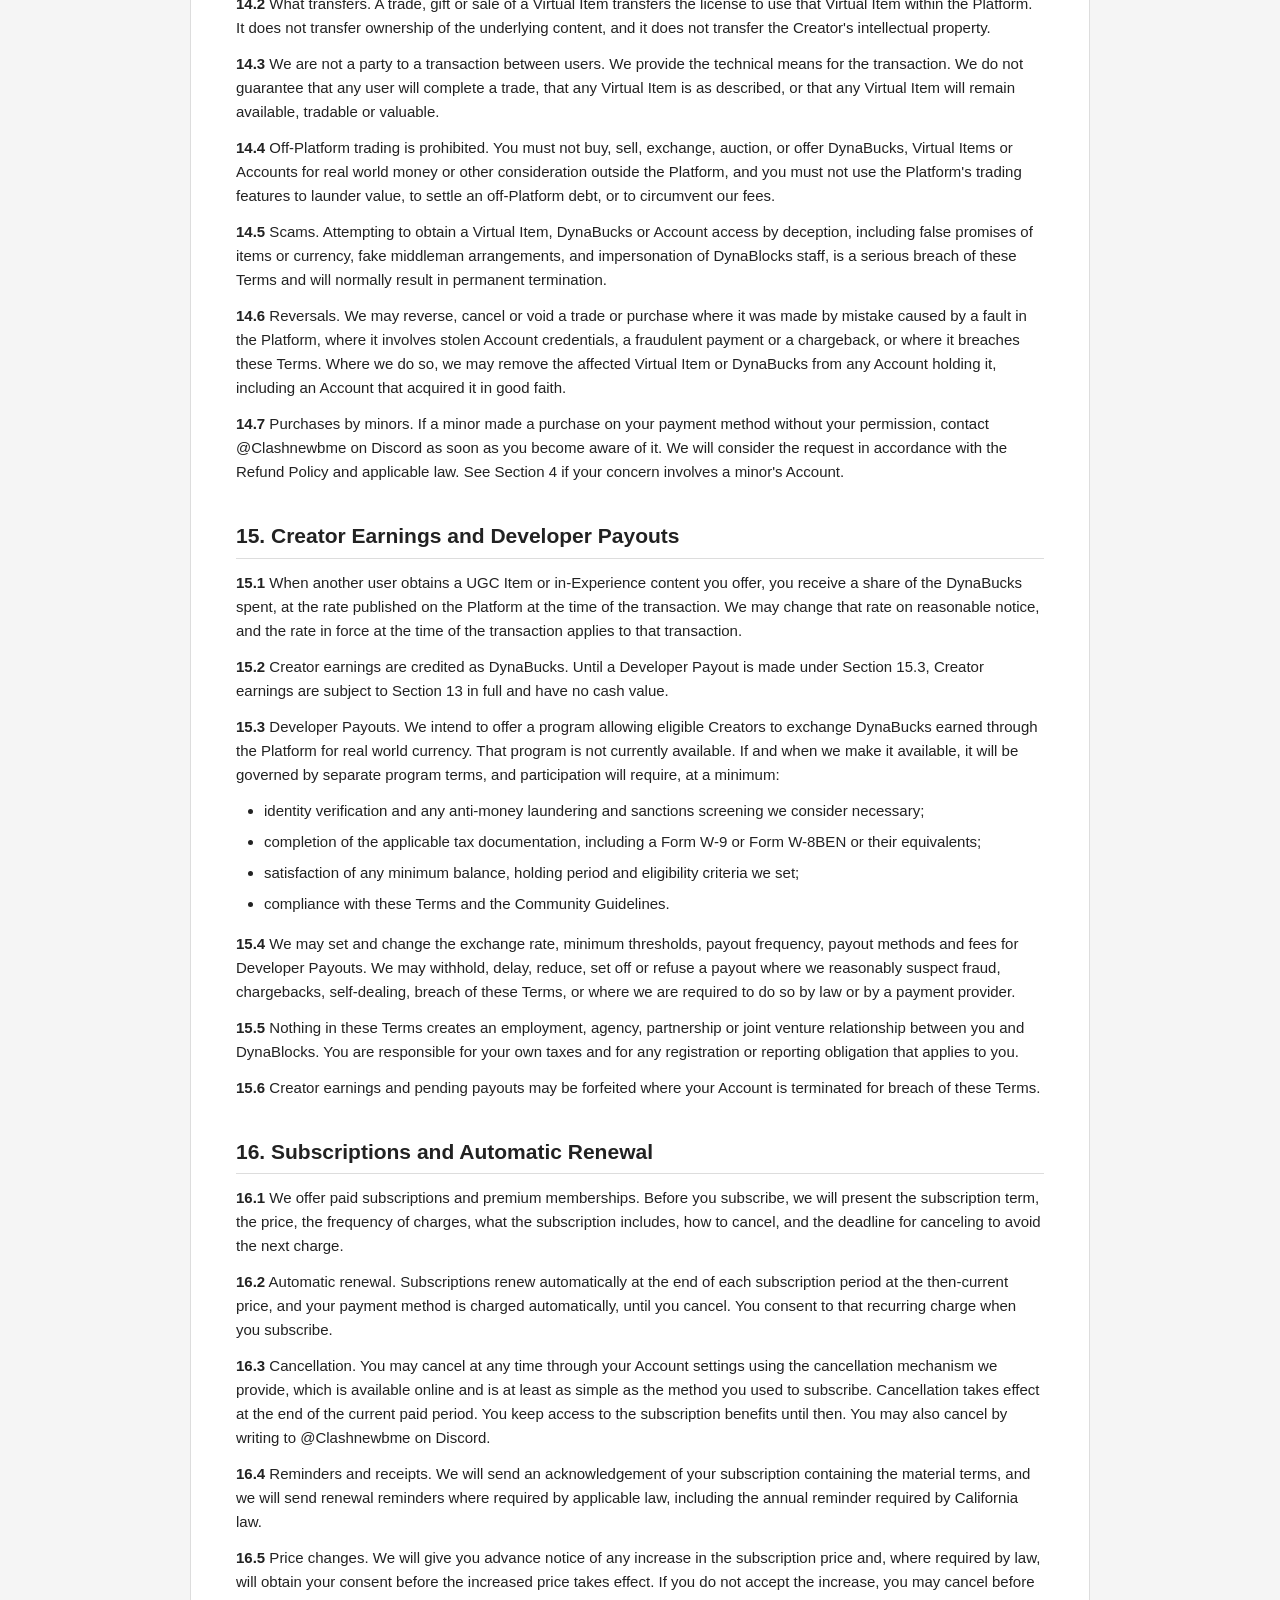
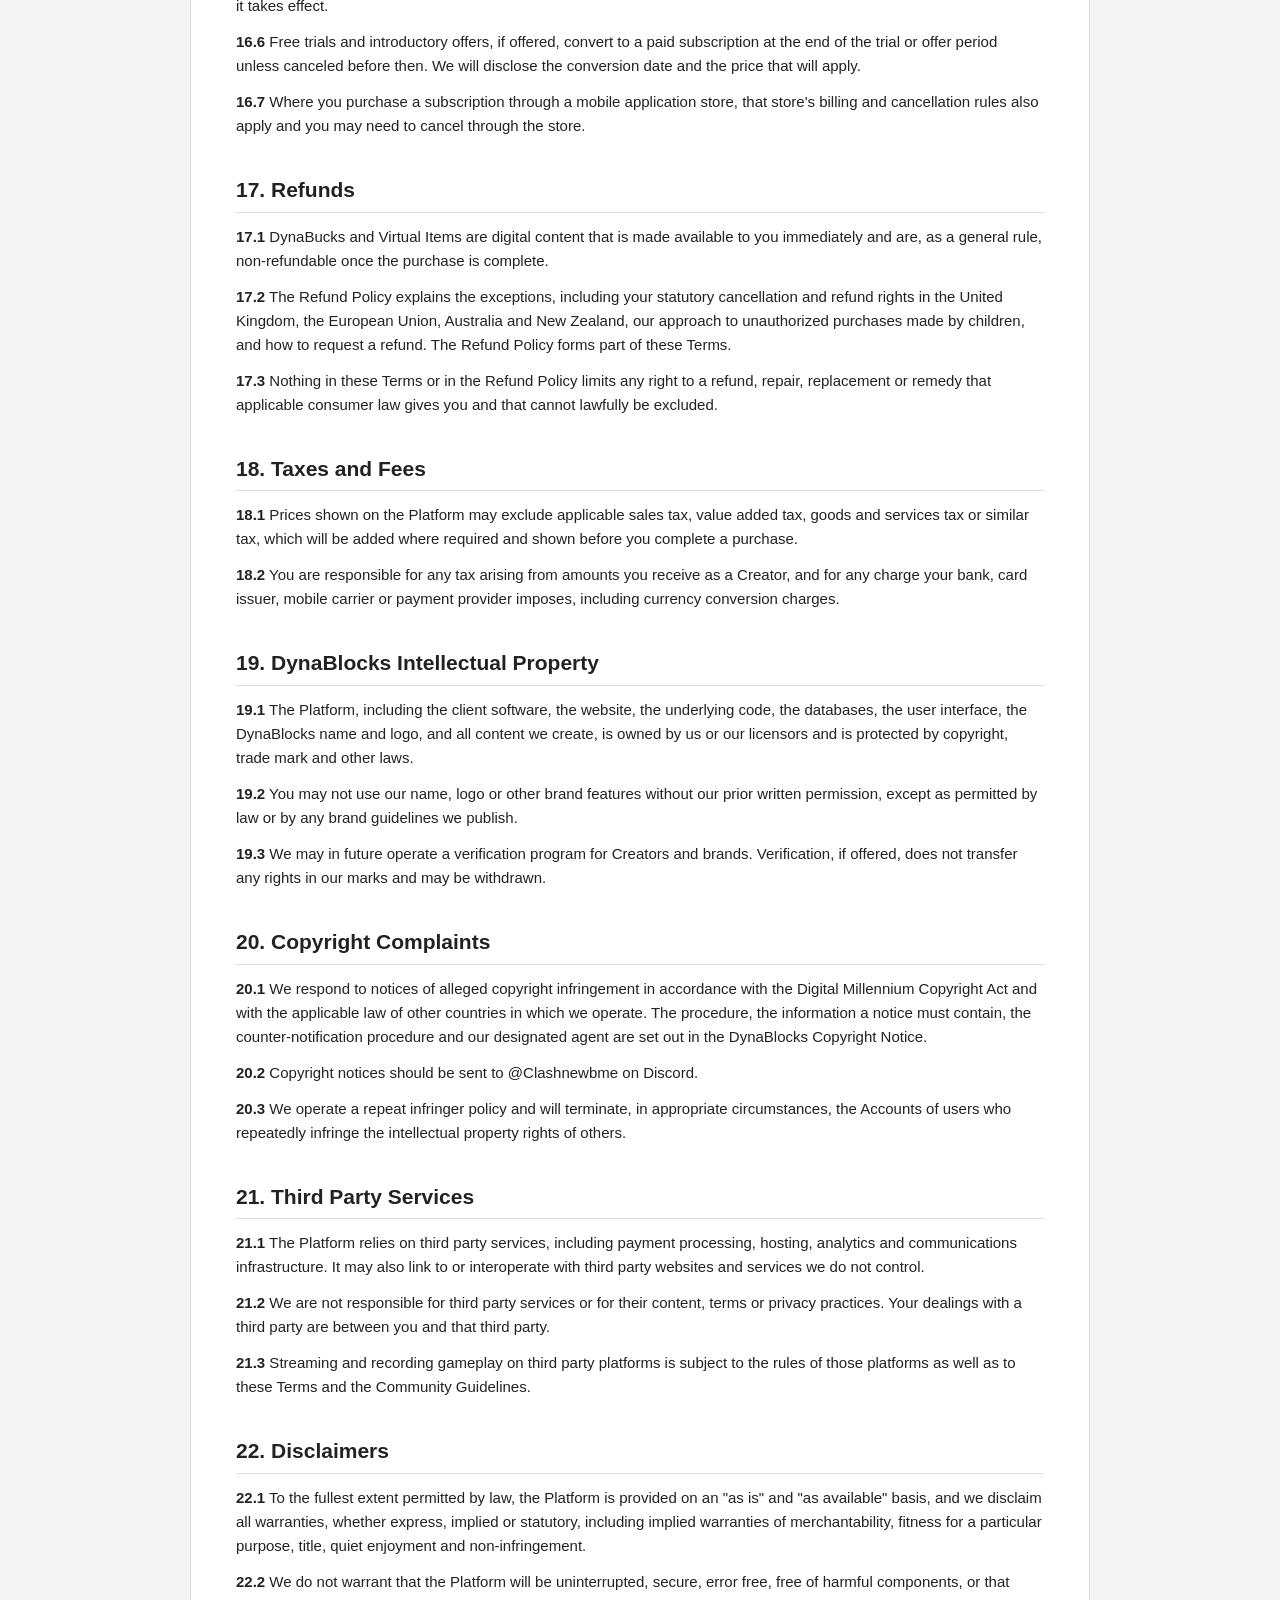
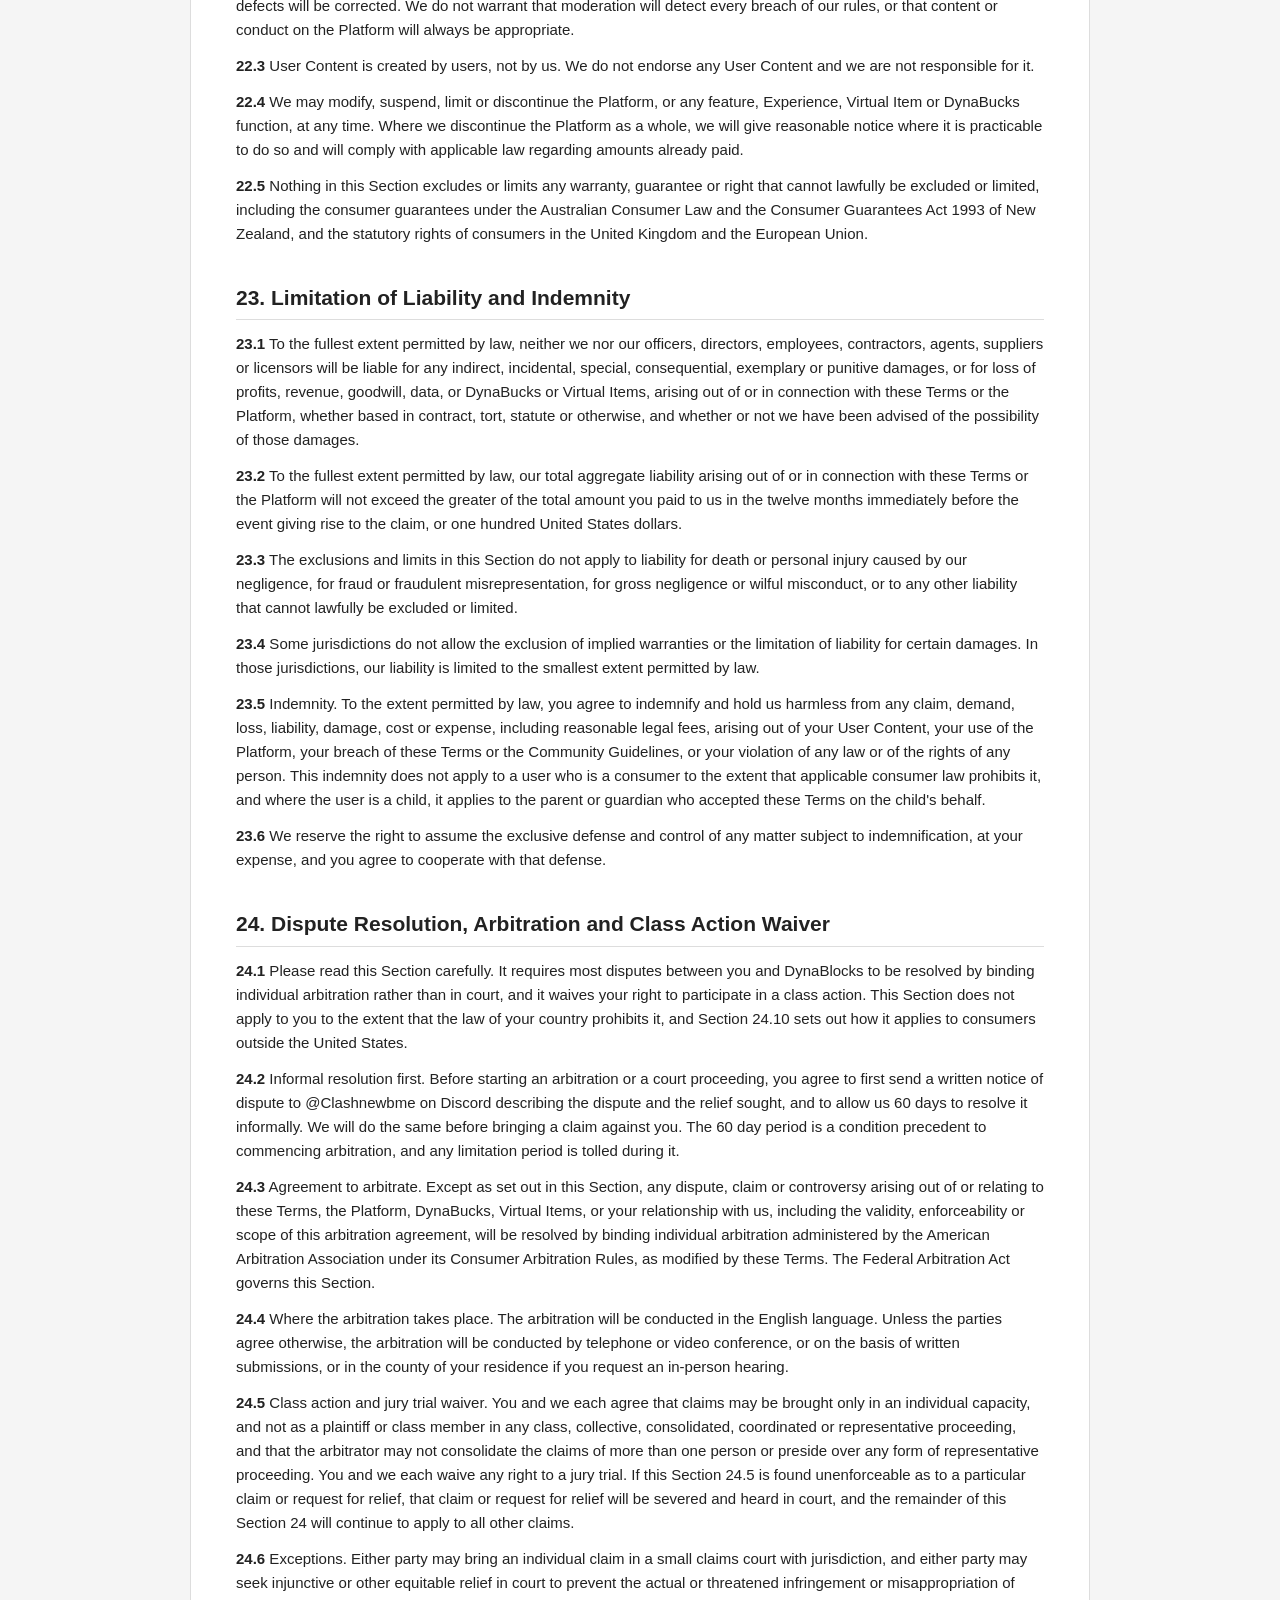
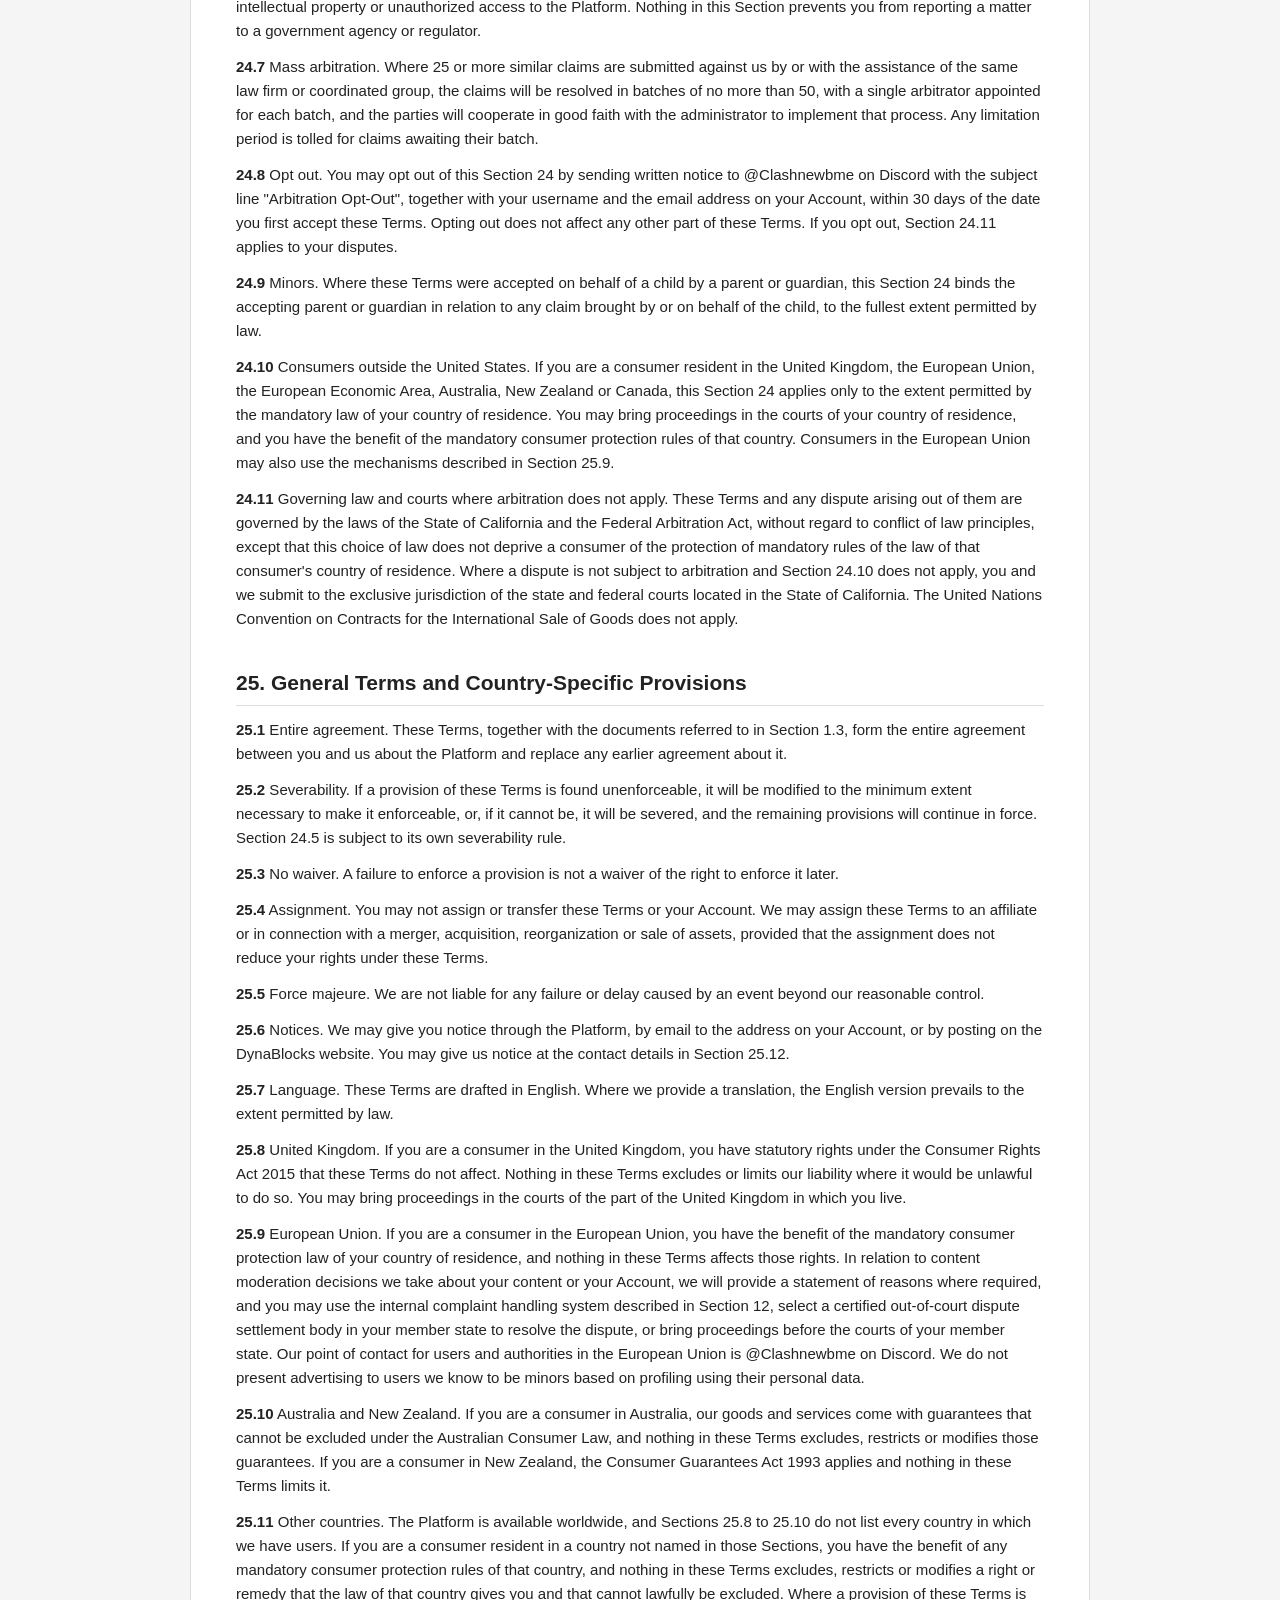
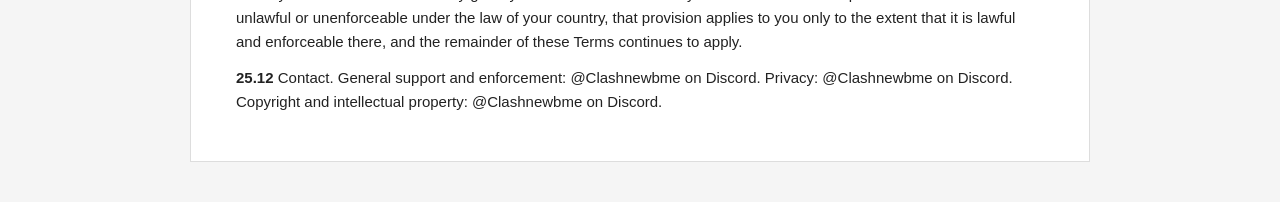
==== commit f253edef: "Update index.html" ====
--- a/index.html
+++ b/index.html
@@ -1,171 +1,459 @@
 <!DOCTYPE html>
-<html>
+
+<html lang="en">
 <head>
-    <title>Dynablocks Terms of Service</title>
     <meta charset="UTF-8">
+    <meta name="viewport" content="width=device-width, initial-scale=1.0">
+    <title>DynaBlocks Terms of Service</title>
     <link rel="stylesheet" href="/css/style.css">
+
+<style>
+    body {
+        margin: 0;
+        background: #f5f5f5;
+        color: #222;
+        font-family: Arial, Helvetica, sans-serif;
+        line-height: 1.6;
+    }
+
+    .legal-page {
+        max-width: 900px;
+        margin: 40px auto;
+        padding: 35px 45px;
+        background: #fff;
+        border: 1px solid #ddd;
+        box-sizing: border-box;
+    }
+
+    h1 {
+        margin-top: 0;
+        margin-bottom: 8px;
+        font-size: 30px;
+        font-weight: 600;
+    }
+
+    h2 {
+        margin-top: 35px;
+        margin-bottom: 12px;
+        padding-bottom: 5px;
+        border-bottom: 1px solid #ddd;
+        font-size: 21px;
+        font-weight: 600;
+    }
+
+    p {
+        margin: 12px 0;
+        font-size: 15px;
+    }
+
+    ul {
+        margin-top: 8px;
+        padding-left: 28px;
+    }
+
+    li {
+        margin: 7px 0;
+        font-size: 15px;
+    }
+
+    strong {
+        font-weight: 600;
+    }
+
+    .legal-meta {
+        color: #666;
+        font-size: 14px;
+        margin-bottom: 30px;
+    }
+
+    @media (max-width: 700px) {
+        .legal-page {
+            margin: 0;
+            padding: 25px 20px;
+            border: none;
+        }
+
+        h1 {
+            font-size: 25px;
+        }
+
+        h2 {
+            font-size: 19px;
+        }
+    }
+</style>
 </head>
 
 <body>
 
 <div class="legal-page">
 
-<h1>Dynablocks Terms of Service</h1>
-<p>Effective Date: March 11, 2026<br>Last Updated: April 7, 2026</p>
+<h1>DynaBlocks Terms of Service</h1>
+
+<p class="legal-meta">
+    Effective Date: March 11, 2026<br>
+    Last Updated: April 7, 2026
+</p>
 
 <h2>1. About These Terms and Your Acceptance</h2>
-<p>
-1.1 You accept these Terms by ticking the acceptance box presented during account registration, or, if no box is presented to you, by creating an account, launching the DynaBlocks online client, or otherwise accessing or using the Platform.
-</p>
-
-<p>
-1.2 If you accept these Terms on behalf of a child, you accept them both for yourself and on behalf of that child, and you agree that you are responsible for the child's use of the Platform and for all activity and charges arising from the child's account.
-</p>
-
-<p>
-    1.3 These Terms incorporate by reference, and you also agree to, the DynaBlocks Community Guidelines, the DynaBlocks Privacy Policy, the DynaBlocks Cookie Policy, the DynaBlocks Refund Policy and the DynaBlocks Copyright Notice. Where these Terms conflict with one of those documents on a matter that document specifically addresses, that document prevails on that matter.
-</p>
-
-<p>
-    1.4 We may change these Terms. If a change is material, we will give notice by posting the updated Terms with a new Effective Date and, where the change materially reduces your rights or increases your obligations, by notifying you in the Platform or by email before the change takes effect. Where required by law, or where the change materially alters the bargain between us, we will ask you to accept the updated Terms before you continue to use the Platform. Continued use of the Platform after the Effective Date of an updated version constitutes acceptance of that version, except where applicable law requires your express consent.
-</p>
-
-<p>
-    1.5 We keep a record of the version of these Terms you accepted, together with the date and time of acceptance and the internet protocol address from which acceptance was given.
-</p>
+
+<p><strong>1.1</strong> You accept these Terms by ticking the acceptance box presented during account registration, or, if no box is presented to you, by creating an account, launching the DynaBlocks online client, or otherwise accessing or using the Platform.</p>
+
+<p><strong>1.2</strong> If you accept these Terms on behalf of a child, you accept them both for yourself and on behalf of that child, and you agree that you are responsible for the child's use of the Platform and for all activity and charges arising from the child's account.</p>
+
+<p><strong>1.3</strong> These Terms incorporate by reference, and you also agree to, the DynaBlocks Community Guidelines, the DynaBlocks Privacy Policy, the DynaBlocks Cookie Policy, the DynaBlocks Refund Policy and the DynaBlocks Copyright Notice. Where these Terms conflict with one of those documents on a matter that document specifically addresses, that document prevails on that matter.</p>
+
+<p><strong>1.4</strong> We may change these Terms. If a change is material, we will give notice by posting the updated Terms with a new Effective Date and, where the change materially reduces your rights or increases your obligations, by notifying you in the Platform or by email before the change takes effect. Where required by law, or where the change materially alters the bargain between us, we will ask you to accept the updated Terms before you continue to use the Platform. Continued use of the Platform after the Effective Date of an updated version constitutes acceptance of that version, except where applicable law requires your express consent.</p>
+
+<p><strong>1.5</strong> We keep a record of the version of these Terms you accepted, together with the date and time of acceptance and the internet protocol address from which acceptance was given.</p>
 
 <h2>2. Definitions</h2>
-<p>
-    "Account" means the registered user account through which you access the Platform.
-</p>
-
-<p>
-    "Community Guidelines" means the DynaBlocks Community Guidelines, as updated from time to time.
-</p>
-
-<p>
-    "Creator" means a user who uploads, publishes, offers or sells User Content on the Platform, including a user who publishes an Experience.
-</p>
-
-<p>
-    "Game / Experiance" means a game, world, level, mini-game or other interactive environment created by a user and published on the Platform.
-</p>
-
-<p>
-    "UGC Item" means an avatar accessory, cosmetic, wearable, model, texture, sound, animation or other virtual item created by a user and offered on the Platform.
-</p>
-
-<p>
-    "User Content / UGC / User Generated Content" means anything you upload, create, publish, transmit or otherwise make available on or through the Platform, including Experiences, UGC Items, images, audio, video, three dimensional models, scripts, code, text, chat messages, voice communications, usernames, profile information and group content.
-</p>
-
-<p>
-    "Virtual Item" means an Experience access right, UGC Item, in-Experience item, subscription benefit or other digital entitlement made available on the Platform.
-</p>
-
-<p>
-    "DynaBucks" means the platform wide virtual currency used on the Platform to buy items and other content. We are not responsible for what you spend your DynaBucks on, and refunds for item purchases are non refundable, you can get refunded a purchase however.
-</p>
+
+<p><strong>"Account"</strong> means the registered user account through which you access the Platform.</p>
+
+<p><strong>"Community Guidelines"</strong> means the DynaBlocks Community Guidelines, as updated from time to time.</p>
+
+<p><strong>"Creator"</strong> means a user who uploads, publishes, offers or sells User Content on the Platform, including a user who publishes an Experience.</p>
+
+<p><strong>"Game / Experience"</strong> means a game, world, level, mini-game or other interactive environment created by a user and published on the Platform.</p>
+
+<p><strong>"UGC Item"</strong> means an avatar accessory, cosmetic, wearable, model, texture, sound, animation or other virtual item created by a user and offered on the Platform.</p>
+
+<p><strong>"User Content / UGC / User Generated Content"</strong> means anything you upload, create, publish, transmit or otherwise make available on or through the Platform, including Experiences, UGC Items, images, audio, video, three dimensional models, scripts, code, text, chat messages, voice communications, usernames, profile information and group content.</p>
+
+<p><strong>"Virtual Item"</strong> means an Experience access right, UGC Item, in-Experience item, subscription benefit or other digital entitlement made available on the Platform.</p>
+
+<p><strong>"DynaBucks"</strong> means the platform-wide virtual currency used on the Platform to buy items and other content. We are not responsible for what you spend your DynaBucks on. Refunds for item purchases are generally non-refundable, but you may be eligible for a refund where provided by the Refund Policy or applicable law.</p>
 
 <h2>3. Who May Use DynaBlocks: Age, Eligibility and Account Types</h2>
-<p>
-3.1 The Platform is intended for a general audience aged 13 and over. You must be at least 13 years old, and able to form a binding contract to accept these Terms in your own name, to hold an Account. If you are 13 or older but under the age of majority where you live, you may only use the Platform with the involvement of a parent or legal guardian, and your parent or guardian must read and accept these Terms with you.
-</p>
-
-<p>
-    3.2 Minimum age. We do not knowingly permit a person under the age of 13 to create or hold an Account, and we ask for your date of birth when you register so that we can enforce this minimum age. If we learn that an Account belongs to a person under 13, we will close the Account and delete the personal information we hold about that person, as described in the Privacy Policy, consistent with our obligations under the Children's Online Privacy Protection Act.
-</p>
-
-<p>
-    3.3 Users in the United Kingdom, the European Union and the European Economic Area. Some of these countries set a digital age of consent above 13 for certain kinds of data processing, of up to 16 depending on the member state. Where that applies to you, processing that relies on your consent, such as non-essential cookies or marketing, may require the consent of a parent or legal guardian, even though you meet our general minimum age of 13.
-</p>
-
-<p>
-    3.4 Users in Australia, Canada and New Zealand. Additional local requirements relating to minors' accounts and age assurance may apply, and we will comply with them as they apply to the Platform. Where a legal requirement means we cannot lawfully provide an Account to a user of a particular age in a particular country, we will not do so.
-</p>    
-
-<p>
-    3.5 Age assurance. We use the date of birth you provide at registration to enforce the minimum age in Section 3.2 and to apply age-appropriate settings. We may deploy further age assurance capability, including other signals available to us or a third party age assurance provider, where the law requires it or where we consider it necessary to keep users safe. Information collected for age assurance is used only for that purpose and for related compliance and security purposes, and is handled in accordance with the Privacy Policy.
-</p>
-
-<p>
-    3.6 You may not hold an Account if you have previously been permanently banned from the Platform, if you are barred from receiving services under applicable sanctions or export control laws, or if you are a registered sex offender.
-</p>
-
-<p>
-3.7 You may not use an Account, including an additional Account, to evade a ban or restriction, to exploit, farm or gain an unfair advantage, or to circumvent a limit or restriction we apply to you. You may not sell, rent, share or transfer your Account, or allow another person to use it.
-</p>
-
-<p>
-3.8 Global availability. The Platform is mainly operated from the United States and is made available to users worldwide. We do not currently restrict access by country. We make no representation that the Platform, or any content, feature or Virtual Item available on it, is appropriate, lawful or available for use in every country, and you access the Platform on your own initiative and are responsible for complying with the law of the country you are in. We may, at any time and without liability to you, block, restrict, geo-fence, withdraw or modify the Platform, any feature or any content in a particular country or territory where we consider it necessary for legal, regulatory, safety, tax or operational reasons, including where a legal requirement means we cannot lawfully provide the Platform, or a particular feature, to users of a particular age in that country.
-</p>
+
+<p><strong>3.1</strong> The Platform is intended for a general audience aged 13 and over. You must be at least 13 years old, and able to form a binding contract to accept these Terms in your own name, to hold an Account. If you are 13 or older but under the age of majority where you live, you may only use the Platform with the involvement of a parent or legal guardian, and your parent or guardian must read and accept these Terms with you.</p>
+
+<p><strong>3.2</strong> Minimum age. We do not knowingly permit a person under the age of 13 to create or hold an Account, and we ask for your date of birth when you register so that we can enforce this minimum age. If we learn that an Account belongs to a person under 13, we will close the Account and delete the personal information we hold about that person, as described in the Privacy Policy, consistent with our obligations under the Children's Online Privacy Protection Act.</p>
+
+<p><strong>3.3</strong> Users in the United Kingdom, the European Union and the European Economic Area. Some of these countries set a digital age of consent above 13 for certain kinds of data processing, of up to 16 depending on the member state. Where that applies to you, processing that relies on your consent, such as non-essential cookies or marketing, may require the consent of a parent or legal guardian, even though you meet our general minimum age of 13.</p>
+
+<p><strong>3.4</strong> Users in Australia, Canada and New Zealand. Additional local requirements relating to minors' accounts and age assurance may apply, and we will comply with them as they apply to the Platform. Where a legal requirement means we cannot lawfully provide an Account to a user of a particular age in a particular country, we will not do so.</p>
+
+<p><strong>3.5</strong> Age assurance. We use the date of birth you provide at registration to enforce the minimum age in Section 3.2 and to apply age-appropriate settings. We may deploy further age assurance capability, including other signals available to us or a third party age assurance provider, where the law requires it or where we consider it necessary to keep users safe. Information collected for age assurance is used only for that purpose and for related compliance and security purposes, and is handled in accordance with the Privacy Policy.</p>
+
+<p><strong>3.6</strong> You may not hold an Account if you have previously been permanently banned from the Platform, if you are barred from receiving services under applicable sanctions or export control laws, or if you are a registered sex offender.</p>
+
+<p><strong>3.7</strong> You may not use an Account, including an additional Account, to evade a ban or restriction, to exploit, farm or gain an unfair advantage, or to circumvent a limit or restriction we apply to you. You may not sell, rent, share or transfer your Account, or allow another person to use it.</p>
+
+<p><strong>3.8</strong> Global availability. The Platform is mainly operated from the United States and is made available to users worldwide. We do not currently restrict access by country. We make no representation that the Platform, or any content, feature or Virtual Item available on it, is appropriate, lawful or available for use in every country, and you access the Platform on your own initiative and are responsible for complying with the law of the country you are in. We may, at any time and without liability to you, block, restrict, geo-fence, withdraw or modify the Platform, any feature or any content in a particular country or territory where we consider it necessary for legal, regulatory, safety, tax or operational reasons.</p>
 
 <h2>4. Parent and Guardian Involvement</h2>
-    
-<p>
-    4.1 The Platform requires all Account holders to be at least 13 years old. We do not currently offer a dedicated Parent Account or a parental controls dashboard.
-</p>
-
-<p>
-4.2 Parents and guardians remain responsible for supervising a minor's use of the Platform, for the security of any payment method made available to a minor, and for purchases made from a minor's Account. Section 14.7 explains how to report a purchase a minor made without permission.
-</p>
+
+<p><strong>4.1</strong> The Platform requires all Account holders to be at least 13 years old. We do not currently offer a dedicated Parent Account or a parental controls dashboard.</p>
+
+<p><strong>4.2</strong> Parents and guardians remain responsible for supervising a minor's use of the Platform, for the security of any payment method made available to a minor, and for purchases made from a minor's Account. Section 14.7 explains how to report a purchase a minor made without permission.</p>
 
 <h2>5. Your Account</h2>
 
-<p>
-5.1 You must provide accurate registration information and keep it up to date. You must not impersonate another person or organization or use a username that is offensive, misleading or infringing.
-
-5.2 You are responsible for keeping your Account credentials confidential and for all activity that occurs under your Account. Tell @Clashnewbme immediatly if you believe your Account has been accessed without authorization.
-
-5.3 You may close your Account at any time through your Account settings or by contacting @Clashnewbme on Discord.com. Closing your Account does not entitle you to a refund of amounts already paid or to compensation for DynaBucks or Virtual Items, except as set out in the Refund Policy or as required by law.
-
-5.4 We may reclaim a username that is inactive, that infringes the rights of another person, or that breaches the Community Guidelines.
-</p>
-
-<h2> Ill finissshhh later</h2>
-<p>Users may not:</p>
+<p><strong>5.1</strong> You must provide accurate registration information and keep it up to date. You must not impersonate another person or organization or use a username that is offensive, misleading or infringing.</p>
+
+<p><strong>5.2</strong> You are responsible for keeping your Account credentials confidential and for all activity that occurs under your Account. Tell @Clashnewbme immediately if you believe your Account has been accessed without authorization.</p>
+
+<p><strong>5.3</strong> You may close your Account at any time through your Account settings or by contacting @Clashnewbme on Discord. Closing your Account does not entitle you to a refund of amounts already paid or to compensation for DynaBucks or Virtual Items, except as set out in the Refund Policy or as required by law.</p>
+
+<p><strong>5.4</strong> We may reclaim a username that is inactive, that infringes the rights of another person, or that breaches the Community Guidelines.</p>
+
+<h2>6. License to Use DynaBlocks</h2>
+
+<p><strong>6.1</strong> Subject to your compliance with these Terms, we grant you a personal, limited, non-exclusive, non-transferable, non-sublicensable and revocable license to access and use the Platform, and to download and run the DynaBlocks client software on devices you own or control, for your own personal and non-commercial entertainment, and for the creation and distribution of User Content on the Platform in accordance with these Terms.</p>
+
+<p><strong>6.2</strong> That license does not permit you to: copy, modify, adapt, translate, reverse engineer, decompile or disassemble any part of the Platform, except to the extent that applicable law expressly permits it despite this restriction; circumvent, disable or interfere with any security, moderation, rate limiting, anti-cheat or access control feature; use any automated system to access, scrape, index or interact with the Platform other than a mechanism we expressly authorize; use the Platform to develop a competing product; or remove or obscure any proprietary notice.</p>
+
+<p><strong>6.3</strong> The Platform is licensed, not sold, to you. We reserve all rights not expressly granted.</p>
+
+<h2>7. Community Guidelines and Prohibited Conduct</h2>
+
+<p><strong>7.2</strong> Without limiting the Community Guidelines, you must not use the Platform to create, upload, publish, transmit or promote content or conduct that:</p>
+
 <ul>
-<li>Reverse engineer, decompile, or disassemble any part of the platform</li>
-<li>Use, create, or distribute cheats, exploits, or unauthorized modifications</li>
-<li>Redistribute installation tools (DBinstaller) without written permission</li>
+    <li>is illegal under the law of the United States, or under the law of any other country in which the content is made available;</li>
+    <li>sexualizes a child in any way, or constitutes child sexual abuse material, or facilitates the grooming, exploitation or sexual solicitation of a child;</li>
+    <li>is pornographic, sexually explicit, or otherwise sexual in nature, or is otherwise inappropriate for an audience that includes children;</li>
+    <li>depicts or glorifies extreme violence, gore, terrorism, violent extremism or the abuse of animals or people;</li>
+    <li>promotes or facilitates suicide, self-harm or disordered eating;</li>
+    <li>constitutes hate speech, harassment, bullying, threats, stalking, doxxing or targeted abuse;</li>
+    <li>contains vulgar, obscene or profane language, or attempts to evade our language filters through misspellings, symbols, spacing or coded terms;</li>
+    <li>is deceptive, fraudulent or a scam, including virtual item scams and false claims about the source, function or value of content;</li>
+    <li>infringes the intellectual property, privacy, publicity or other rights of any person;</li>
+    <li>exploits, cheats, or modifies the behavior of the DynaBlocks client or servers, including the use of exploits, injectors, memory editors, unauthorized third party clients or any other tool that alters intended gameplay;</li>
+    <li>automates Account activity, including automated account creation, friending, following, messaging, posting, purchasing or currency generation;</li>
+    <li>attempts to buy, sell, exchange or transfer Accounts, DynaBucks or Virtual Items for real world money or other consideration outside the Platform;</li>
+    <li>introduces malware, spyware, or any other harmful code, or attempts to gain unauthorized access to any system, Account or data;</li>
+    <li>solicits personal information from another user, or attempts to move a conversation with a child to an off-Platform service; or</li>
+    <li>advertises or promotes gambling, alcohol, tobacco, vaping, controlled substances, weapons, or any other product or service that is unlawful or unsuitable for a general audience that includes children.</li>
 </ul>
-</p>
-
-<h2>4. User-Hosted Servers & Networking</h2>
-<p>
-DynaBlocks allows users to host their own servers using DBserver through local hosting, port forwarding, or third-party tunnel services.
-You share your IP address or connection details at your own risk. DynaBlocks is not responsible for uptime, security, data loss, or attacks such as DDoS on user-hosted servers.
-</p>
-
-<h2>5. Content & Intellectual Property</h2>
-<p>
-You retain ownership of your creations. By uploading content, you grant DynaBlocks a worldwide, royalty-free license to host, display, and promote it.
-All platform branding, engine code, UI, and the "Dynabucks" currency system are the property of DynaBlocks.
-</p>
-
-<h2>6. Virtual Currency</h2>
-<p>
-"Dynabucks" are a virtual currency used within the Platform and have no real-world monetary value.
-They cannot be exchanged for real money. As the platform is a Work-In-Progress, balances and items may be reset or changed.
-</p>
-
-<h2>7. Code of Conduct</h2>
-<p>Users must not:</p>
+
+<p><strong>7.3</strong> You must comply with all laws that apply to your use of the Platform, including export control and sanctions laws, and the laws of the country you are in.</p>
+
+<h2>8. Your Content: Ownership, License and Responsibility</h2>
+
+<p><strong>8.1</strong> You keep ownership of your User Content. Nothing in these Terms transfers ownership of your intellectual property to us.</p>
+
+<p><strong>8.2</strong> License to DynaBlocks. You grant us a worldwide, non-exclusive, royalty free, sublicensable and transferable license to host, store, cache, reproduce, adapt, reformat, transcode, publish, publicly perform, publicly display, distribute and otherwise use your User Content for the purposes of operating, providing, securing, moderating, improving and promoting the Platform, and for the purposes of enabling other users to access and use your User Content as the Platform is designed to allow. The license includes the right to create derivative works only to the extent technically necessary for those purposes, such as compression, resizing, thumbnail generation, format conversion, translation and moderation.</p>
+
+<p><strong>8.3</strong> License between users. When another user obtains a UGC Item or accesses an Experience you have published, you grant that user a personal, limited, non-exclusive, non-transferable and revocable license to use it within the Platform in the manner the Platform allows. That license ends if the item is removed, if your Account or the other user's Account is terminated, or if the Platform ceases to operate.</p>
+
+<p><strong>8.4</strong> Duration. The license in Section 8.2 ends within a reasonable time after you delete your User Content or close your Account, except that we may retain and continue to use copies where the content has been shared with or incorporated by other users, where retention is necessary for legal compliance, dispute resolution, safety investigation or enforcement of these Terms, or where copies are held in routine backups until those backups are overwritten.</p>
+
+<p><strong>8.5</strong> Your responsibility. You are solely responsible for your User Content. You represent and warrant that you own or have all rights necessary to upload it and to grant the licenses in this Section, that it does not infringe any third party right, and that it complies with these Terms and the Community Guidelines.</p>
+
+<p><strong>8.6</strong> Moral rights. To the fullest extent permitted by law, and only to the extent necessary for us to exercise the licenses granted in this Section, you waive, and agree not to assert, any moral rights in your User Content. Where a waiver is not permitted by law, you consent to the acts described in this Section.</p>
+
+<p><strong>8.7</strong> Feedback. If you send us suggestions or ideas about the Platform, we may use them without restriction and without owing you any payment or attribution.</p>
+
+<p><strong>8.8</strong> No obligation to host. We are not obliged to host, display, distribute or continue to make available any User Content, and we may remove, restrict, age-gate, demote or refuse to publish User Content in accordance with Section 11.</p>
+
+<h2>9. Experiences and Developer Obligations</h2>
+
+<p><strong>9.1</strong> If you publish an Experience, you are responsible for it. That includes its content, its behavior, any scripts or code it runs, any items or purchases it offers, and any communication features it enables.</p>
+
+<p><strong>9.2</strong> Your Experience must be suitable for the audience that can access it. Because the Platform is accessible to children, you must design and label your Experience accordingly and must apply any content rating, age gate or maturity label the Platform provides and that accurately reflects the Experience.</p>
+
+<p><strong>9.3</strong> You must not use an Experience to collect personal information from users, to run advertising or data collection code we have not authorized, to redirect users to off-Platform services, to simulate gambling with items of real world value, or to circumvent Platform moderation.</p>
+
+<p><strong>9.4</strong> You must not misrepresent what an in-Experience purchase provides. Any purchasable content within your Experience must be described accurately before purchase.</p>
+
+<p><strong>9.5</strong> We may test, instrument, review, restrict, unpublish or remove any Experience at any time, including automatically, for safety, legal, security or performance reasons.</p>
+
+<p><strong>9.6</strong> You are responsible for complying with the laws that apply to you as a Creator, including consumer protection, advertising, privacy and tax laws.</p>
+
+<h2>10. Communication Features and Automated Moderation</h2>
+
+<p><strong>10.1</strong> The Platform includes text chat, private messaging, group and community features, and, now or in the future, voice chat. These features are not private in the sense of being unmonitored. We may filter, screen, record, store, review and analyze communications on the Platform for safety, moderation, security, legal compliance and enforcement purposes.</p>
+
+<p><strong>10.2</strong> Automated systems. We use automated tools, including machine learning and artificial intelligence based classifiers, to detect content and conduct that may breach these Terms or the Community Guidelines. Those tools may automatically block, filter, delay, hide or remove content, restrict features, or flag an Account for review. Automated tools are imperfect. They sometimes act on content that does not in fact breach our rules, and they sometimes miss content that does. We also use content and communications on the Platform to train and improve these tools, as described in the Privacy Policy.</p>
+
+<p><strong>10.3</strong> Human review. Where an automated system results in a significant restriction on your Account, you may request human review through the appeal process in Section 12. Where the law requires human review of a particular decision, we will provide it.</p>
+
+<p><strong>10.4</strong> Voice chat. Where voice chat is available, it may be subject to age restrictions, to age assurance, to recording for a limited period for safety review, and to automated audio analysis. We will describe the applicable controls in the Platform and in the Privacy Policy at the time the feature is made available to you.</p>
+
+<p><strong>10.5</strong> You should never share personal information such as your full name, address, school, telephone number, financial information or precise location in any communication on the Platform.</p>
+
+<h2>11. Enforcement Actions, Bans and Device Restrictions</h2>
+
+<p><strong>11.1</strong> If we reasonably believe you have breached these Terms, the Community Guidelines or the law, or that your conduct presents a risk to other users, to children, to the Platform or to us, we may take one or more of the following actions, proportionate to the circumstances:</p>
+
 <ul>
-<li>Engage in harassment, hate speech, or illegal activity</li>
-<li>Attempt to crash, DDoS, or interfere with the platform or other servers</li>
-<li>Impersonate DynaBlocks staff or developers</li>
+    <li>issue a warning;</li>
+    <li>remove, hide, age-gate, demote or unpublish content;</li>
+    <li>restrict or remove access to particular features, including chat, voice chat, trading, publishing or purchasing;</li>
+    <li>reverse or void a transaction, or remove DynaBucks or Virtual Items obtained in breach of these Terms;</li>
+    <li>withhold, reverse or forfeit Creator earnings or a pending payout connected to the breach;</li>
+    <li>suspend the Account temporarily;</li>
+    <li>terminate the Account permanently; and</li>
+    <li>apply a device level restriction as described in Section 11.3.</li>
 </ul>
 
-<h2>8. Termination</h2>
-<p>
-DynaBlocks may suspend or terminate accounts at any time without notice for violations of these Terms, including hacking, exploiting, or behavior that creates risk for the platform or users.
-</p>
-
-<h2>9. Disclaimer of Warranties</h2>
-<p>
-DynaBlocks is provided "AS IS." As a Work-In-Progress, we do not guarantee uninterrupted service, error-free operation, or permanent data storage, including game progress or virtual currency.
-</p>
+<p><strong>11.2</strong> We will consider the seriousness of the conduct, whether it is repeated, the harm caused or risked, and the age of the users involved. Conduct that endangers a child, and content that sexually exploits a child, will result in immediate permanent termination and, where required or appropriate, a report to the National Center for Missing and Exploited Children or to another competent authority.</p>
+
+<p><strong>11.3</strong> Device level restrictions. To enforce a ban effectively and to prevent evasion, we may collect and store identifiers derived from your device and network, including hardware and software identifiers and internet protocol addresses, and use them to prevent a banned user from creating or accessing an Account from the same device or network. This may in some circumstances also prevent an unrelated person using that device or network from accessing the Platform. If that happens to you, contact @Clashnewbme on Discord.</p>
+
+<p><strong>11.4</strong> Ban evasion, including creating a new Account after a ban, is itself a breach of these Terms and may result in the termination of the new Account.</p>
+
+<p><strong>11.5</strong> Effect of termination. On termination, your license under Section 6 ends, your access to your Account, your DynaBucks and your Virtual Items ends, and unused DynaBucks and Virtual Items are forfeited without compensation, except where a refund is required by law or where we terminate your Account other than for breach and other than for a legal or safety reason.</p>
+
+<p><strong>11.6</strong> Sections that by their nature should survive termination will survive, including Sections 8.4, 11.5, 19, 20, 22, 23, 24 and 25.</p>
+
+<h2>12. Appeals</h2>
+
+<p><strong>12.1</strong> If we remove your content or restrict your Account, we will tell you what we did and so far as we are able, why, unless telling you would be unlawful, would prejudice an investigation, or would put a person at risk.</p>
+
+<p><strong>12.2</strong> You may appeal an enforcement decision by writing to @Clashnewbme on Discord. Appeals should be submitted within 90 days of the decision.</p>
+
+<p><strong>12.3</strong> We operate an internal escalation process. An appeal is reviewed by a person who was not responsible for the original decision, where the original decision was made by an automated system or where the appeal raises a question that requires judgment.</p>
+
+<p><strong>12.4</strong> We aim to decide appeals within a reasonable time and to tell you the outcome. If we uphold your appeal, we will restore the content or lift the restriction, and where a Virtual Item or DynaBucks was removed as a result of the decision, we will restore it.</p>
+
+<p><strong>12.5</strong> Users in the European Union have the additional rights described in Section 25.9, including the right to select a certified out-of-court dispute settlement body.</p>
+
+<h2>13. DynaBucks</h2>
+
+<p><strong>13.1</strong> DynaBucks is a virtual, in-Platform token used to obtain Virtual Items and access to content on the Platform. It is not money. It is not legal tender, a bank deposit, a stored value or prepaid access instrument, electronic money, a security, a commodity, or a crypto-asset, and it is not insured by any deposit insurance scheme.</p>
+
+<p><strong>13.2</strong> What you obtain. When you buy or are granted DynaBucks, you obtain a limited, personal, non-transferable except as expressly permitted on the Platform, non-sublicensable and revocable license to use a quantity of DynaBucks within the Platform. You do not obtain any ownership interest, property right, title or proprietary interest in DynaBucks or in any Virtual Item.</p>
+
+<p><strong>13.3</strong> Purchases described as a "purchase", "buy" or "sale" on the Platform are purchases of that license and not of the underlying digital content itself, and the license may be suspended, modified or terminated in accordance with these Terms.</p>
+
+<p><strong>13.4</strong> No cash value. DynaBucks has no cash value and is not redeemable, refundable or exchangeable for money, goods or anything of value outside the Platform, except through a Developer Payout under Section 15 if and when we make that program available to you and you meet its conditions.</p>
+
+<p><strong>13.5</strong> Expiry. DynaBucks does not expire while your Account remains open and in good standing. It is forfeited on termination of your Account in the circumstances set out in Section 11.5.</p>
+
+<p><strong>13.6</strong> Changes. We may change the price of DynaBucks, the amount of DynaBucks required to obtain a Virtual Item, the availability of any Virtual Item, and the features of the Platform in which DynaBucks can be used. We may also, for legal, security, safety or technical reasons, adjust, remove or reverse DynaBucks balances that were obtained in error, through a fault in the Platform, or in breach of these Terms.</p>
+
+<p><strong>13.7</strong> Payments for DynaBucks are processed by Stripe, Inc. and may in future be processed by other payment providers we appoint to support particular countries or payment methods. Your use of a payment provider is subject to that provider's own terms. We do not store your full payment card number.</p>
+
+<h2>14. Buying, Selling, Trading and Gifting Virtual Items</h2>
+
+<p><strong>14.1</strong> The Platform allows users to obtain Virtual Items using DynaBucks, and allows users to trade, gift and sell Virtual Items to one another where the Platform provides that function.</p>
+
+<p><strong>14.2</strong> What transfers. A trade, gift or sale of a Virtual Item transfers the license to use that Virtual Item within the Platform. It does not transfer ownership of the underlying content, and it does not transfer the Creator's intellectual property.</p>
+
+<p><strong>14.3</strong> We are not a party to a transaction between users. We provide the technical means for the transaction. We do not guarantee that any user will complete a trade, that any Virtual Item is as described, or that any Virtual Item will remain available, tradable or valuable.</p>
+
+<p><strong>14.4</strong> Off-Platform trading is prohibited. You must not buy, sell, exchange, auction, or offer DynaBucks, Virtual Items or Accounts for real world money or other consideration outside the Platform, and you must not use the Platform's trading features to launder value, to settle an off-Platform debt, or to circumvent our fees.</p>
+
+<p><strong>14.5</strong> Scams. Attempting to obtain a Virtual Item, DynaBucks or Account access by deception, including false promises of items or currency, fake middleman arrangements, and impersonation of DynaBlocks staff, is a serious breach of these Terms and will normally result in permanent termination.</p>
+
+<p><strong>14.6</strong> Reversals. We may reverse, cancel or void a trade or purchase where it was made by mistake caused by a fault in the Platform, where it involves stolen Account credentials, a fraudulent payment or a chargeback, or where it breaches these Terms. Where we do so, we may remove the affected Virtual Item or DynaBucks from any Account holding it, including an Account that acquired it in good faith.</p>
+
+<p><strong>14.7</strong> Purchases by minors. If a minor made a purchase on your payment method without your permission, contact @Clashnewbme on Discord as soon as you become aware of it. We will consider the request in accordance with the Refund Policy and applicable law. See Section 4 if your concern involves a minor's Account.</p>
+
+<h2>15. Creator Earnings and Developer Payouts</h2>
+
+<p><strong>15.1</strong> When another user obtains a UGC Item or in-Experience content you offer, you receive a share of the DynaBucks spent, at the rate published on the Platform at the time of the transaction. We may change that rate on reasonable notice, and the rate in force at the time of the transaction applies to that transaction.</p>
+
+<p><strong>15.2</strong> Creator earnings are credited as DynaBucks. Until a Developer Payout is made under Section 15.3, Creator earnings are subject to Section 13 in full and have no cash value.</p>
+
+<p><strong>15.3</strong> Developer Payouts. We intend to offer a program allowing eligible Creators to exchange DynaBucks earned through the Platform for real world currency. That program is not currently available. If and when we make it available, it will be governed by separate program terms, and participation will require, at a minimum:</p>
+
+<ul>
+    <li>identity verification and any anti-money laundering and sanctions screening we consider necessary;</li>
+    <li>completion of the applicable tax documentation, including a Form W-9 or Form W-8BEN or their equivalents;</li>
+    <li>satisfaction of any minimum balance, holding period and eligibility criteria we set;</li>
+    <li>compliance with these Terms and the Community Guidelines.</li>
+</ul>
+
+<p><strong>15.4</strong> We may set and change the exchange rate, minimum thresholds, payout frequency, payout methods and fees for Developer Payouts. We may withhold, delay, reduce, set off or refuse a payout where we reasonably suspect fraud, chargebacks, self-dealing, breach of these Terms, or where we are required to do so by law or by a payment provider.</p>
+
+<p><strong>15.5</strong> Nothing in these Terms creates an employment, agency, partnership or joint venture relationship between you and DynaBlocks. You are responsible for your own taxes and for any registration or reporting obligation that applies to you.</p>
+
+<p><strong>15.6</strong> Creator earnings and pending payouts may be forfeited where your Account is terminated for breach of these Terms.</p>
+
+<h2>16. Subscriptions and Automatic Renewal</h2>
+
+<p><strong>16.1</strong> We offer paid subscriptions and premium memberships. Before you subscribe, we will present the subscription term, the price, the frequency of charges, what the subscription includes, how to cancel, and the deadline for canceling to avoid the next charge.</p>
+
+<p><strong>16.2</strong> Automatic renewal. Subscriptions renew automatically at the end of each subscription period at the then-current price, and your payment method is charged automatically, until you cancel. You consent to that recurring charge when you subscribe.</p>
+
+<p><strong>16.3</strong> Cancellation. You may cancel at any time through your Account settings using the cancellation mechanism we provide, which is available online and is at least as simple as the method you used to subscribe. Cancellation takes effect at the end of the current paid period. You keep access to the subscription benefits until then. You may also cancel by writing to @Clashnewbme on Discord.</p>
+
+<p><strong>16.4</strong> Reminders and receipts. We will send an acknowledgement of your subscription containing the material terms, and we will send renewal reminders where required by applicable law, including the annual reminder required by California law.</p>
+
+<p><strong>16.5</strong> Price changes. We will give you advance notice of any increase in the subscription price and, where required by law, will obtain your consent before the increased price takes effect. If you do not accept the increase, you may cancel before it takes effect.</p>
+
+<p><strong>16.6</strong> Free trials and introductory offers, if offered, convert to a paid subscription at the end of the trial or offer period unless canceled before then. We will disclose the conversion date and the price that will apply.</p>
+
+<p><strong>16.7</strong> Where you purchase a subscription through a mobile application store, that store's billing and cancellation rules also apply and you may need to cancel through the store.</p>
+
+<h2>17. Refunds</h2>
+
+<p><strong>17.1</strong> DynaBucks and Virtual Items are digital content that is made available to you immediately and are, as a general rule, non-refundable once the purchase is complete.</p>
+
+<p><strong>17.2</strong> The Refund Policy explains the exceptions, including your statutory cancellation and refund rights in the United Kingdom, the European Union, Australia and New Zealand, our approach to unauthorized purchases made by children, and how to request a refund. The Refund Policy forms part of these Terms.</p>
+
+<p><strong>17.3</strong> Nothing in these Terms or in the Refund Policy limits any right to a refund, repair, replacement or remedy that applicable consumer law gives you and that cannot lawfully be excluded.</p>
+
+<h2>18. Taxes and Fees</h2>
+
+<p><strong>18.1</strong> Prices shown on the Platform may exclude applicable sales tax, value added tax, goods and services tax or similar tax, which will be added where required and shown before you complete a purchase.</p>
+
+<p><strong>18.2</strong> You are responsible for any tax arising from amounts you receive as a Creator, and for any charge your bank, card issuer, mobile carrier or payment provider imposes, including currency conversion charges.</p>
+
+<h2>19. DynaBlocks Intellectual Property</h2>
+
+<p><strong>19.1</strong> The Platform, including the client software, the website, the underlying code, the databases, the user interface, the DynaBlocks name and logo, and all content we create, is owned by us or our licensors and is protected by copyright, trade mark and other laws.</p>
+
+<p><strong>19.2</strong> You may not use our name, logo or other brand features without our prior written permission, except as permitted by law or by any brand guidelines we publish.</p>
+
+<p><strong>19.3</strong> We may in future operate a verification program for Creators and brands. Verification, if offered, does not transfer any rights in our marks and may be withdrawn.</p>
+
+<h2>20. Copyright Complaints</h2>
+
+<p><strong>20.1</strong> We respond to notices of alleged copyright infringement in accordance with the Digital Millennium Copyright Act and with the applicable law of other countries in which we operate. The procedure, the information a notice must contain, the counter-notification procedure and our designated agent are set out in the DynaBlocks Copyright Notice.</p>
+
+<p><strong>20.2</strong> Copyright notices should be sent to @Clashnewbme on Discord.</p>
+
+<p><strong>20.3</strong> We operate a repeat infringer policy and will terminate, in appropriate circumstances, the Accounts of users who repeatedly infringe the intellectual property rights of others.</p>
+
+<h2>21. Third Party Services</h2>
+
+<p><strong>21.1</strong> The Platform relies on third party services, including payment processing, hosting, analytics and communications infrastructure. It may also link to or interoperate with third party websites and services we do not control.</p>
+
+<p><strong>21.2</strong> We are not responsible for third party services or for their content, terms or privacy practices. Your dealings with a third party are between you and that third party.</p>
+
+<p><strong>21.3</strong> Streaming and recording gameplay on third party platforms is subject to the rules of those platforms as well as to these Terms and the Community Guidelines.</p>
+
+<h2>22. Disclaimers</h2>
+
+<p><strong>22.1</strong> To the fullest extent permitted by law, the Platform is provided on an "as is" and "as available" basis, and we disclaim all warranties, whether express, implied or statutory, including implied warranties of merchantability, fitness for a particular purpose, title, quiet enjoyment and non-infringement.</p>
+
+<p><strong>22.2</strong> We do not warrant that the Platform will be uninterrupted, secure, error free, free of harmful components, or that defects will be corrected. We do not warrant that moderation will detect every breach of our rules, or that content or conduct on the Platform will always be appropriate.</p>
+
+<p><strong>22.3</strong> User Content is created by users, not by us. We do not endorse any User Content and we are not responsible for it.</p>
+
+<p><strong>22.4</strong> We may modify, suspend, limit or discontinue the Platform, or any feature, Experience, Virtual Item or DynaBucks function, at any time. Where we discontinue the Platform as a whole, we will give reasonable notice where it is practicable to do so and will comply with applicable law regarding amounts already paid.</p>
+
+<p><strong>22.5</strong> Nothing in this Section excludes or limits any warranty, guarantee or right that cannot lawfully be excluded or limited, including the consumer guarantees under the Australian Consumer Law and the Consumer Guarantees Act 1993 of New Zealand, and the statutory rights of consumers in the United Kingdom and the European Union.</p>
+
+<h2>23. Limitation of Liability and Indemnity</h2>
+
+<p><strong>23.1</strong> To the fullest extent permitted by law, neither we nor our officers, directors, employees, contractors, agents, suppliers or licensors will be liable for any indirect, incidental, special, consequential, exemplary or punitive damages, or for loss of profits, revenue, goodwill, data, or DynaBucks or Virtual Items, arising out of or in connection with these Terms or the Platform, whether based in contract, tort, statute or otherwise, and whether or not we have been advised of the possibility of those damages.</p>
+
+<p><strong>23.2</strong> To the fullest extent permitted by law, our total aggregate liability arising out of or in connection with these Terms or the Platform will not exceed the greater of the total amount you paid to us in the twelve months immediately before the event giving rise to the claim, or one hundred United States dollars.</p>
+
+<p><strong>23.3</strong> The exclusions and limits in this Section do not apply to liability for death or personal injury caused by our negligence, for fraud or fraudulent misrepresentation, for gross negligence or wilful misconduct, or to any other liability that cannot lawfully be excluded or limited.</p>
+
+<p><strong>23.4</strong> Some jurisdictions do not allow the exclusion of implied warranties or the limitation of liability for certain damages. In those jurisdictions, our liability is limited to the smallest extent permitted by law.</p>
+
+<p><strong>23.5</strong> Indemnity. To the extent permitted by law, you agree to indemnify and hold us harmless from any claim, demand, loss, liability, damage, cost or expense, including reasonable legal fees, arising out of your User Content, your use of the Platform, your breach of these Terms or the Community Guidelines, or your violation of any law or of the rights of any person. This indemnity does not apply to a user who is a consumer to the extent that applicable consumer law prohibits it, and where the user is a child, it applies to the parent or guardian who accepted these Terms on the child's behalf.</p>
+
+<p><strong>23.6</strong> We reserve the right to assume the exclusive defense and control of any matter subject to indemnification, at your expense, and you agree to cooperate with that defense.</p>
+
+<h2>24. Dispute Resolution, Arbitration and Class Action Waiver</h2>
+
+<p><strong>24.1</strong> Please read this Section carefully. It requires most disputes between you and DynaBlocks to be resolved by binding individual arbitration rather than in court, and it waives your right to participate in a class action. This Section does not apply to you to the extent that the law of your country prohibits it, and Section 24.10 sets out how it applies to consumers outside the United States.</p>
+
+<p><strong>24.2</strong> Informal resolution first. Before starting an arbitration or a court proceeding, you agree to first send a written notice of dispute to @Clashnewbme on Discord describing the dispute and the relief sought, and to allow us 60 days to resolve it informally. We will do the same before bringing a claim against you. The 60 day period is a condition precedent to commencing arbitration, and any limitation period is tolled during it.</p>
+
+<p><strong>24.3</strong> Agreement to arbitrate. Except as set out in this Section, any dispute, claim or controversy arising out of or relating to these Terms, the Platform, DynaBucks, Virtual Items, or your relationship with us, including the validity, enforceability or scope of this arbitration agreement, will be resolved by binding individual arbitration administered by the American Arbitration Association under its Consumer Arbitration Rules, as modified by these Terms. The Federal Arbitration Act governs this Section.</p>
+
+<p><strong>24.4</strong> Where the arbitration takes place. The arbitration will be conducted in the English language. Unless the parties agree otherwise, the arbitration will be conducted by telephone or video conference, or on the basis of written submissions, or in the county of your residence if you request an in-person hearing.</p>
+
+<p><strong>24.5</strong> Class action and jury trial waiver. You and we each agree that claims may be brought only in an individual capacity, and not as a plaintiff or class member in any class, collective, consolidated, coordinated or representative proceeding, and that the arbitrator may not consolidate the claims of more than one person or preside over any form of representative proceeding. You and we each waive any right to a jury trial. If this Section 24.5 is found unenforceable as to a particular claim or request for relief, that claim or request for relief will be severed and heard in court, and the remainder of this Section 24 will continue to apply to all other claims.</p>
+
+<p><strong>24.6</strong> Exceptions. Either party may bring an individual claim in a small claims court with jurisdiction, and either party may seek injunctive or other equitable relief in court to prevent the actual or threatened infringement or misappropriation of intellectual property or unauthorized access to the Platform. Nothing in this Section prevents you from reporting a matter to a government agency or regulator.</p>
+
+<p><strong>24.7</strong> Mass arbitration. Where 25 or more similar claims are submitted against us by or with the assistance of the same law firm or coordinated group, the claims will be resolved in batches of no more than 50, with a single arbitrator appointed for each batch, and the parties will cooperate in good faith with the administrator to implement that process. Any limitation period is tolled for claims awaiting their batch.</p>
+
+<p><strong>24.8</strong> Opt out. You may opt out of this Section 24 by sending written notice to @Clashnewbme on Discord with the subject line "Arbitration Opt-Out", together with your username and the email address on your Account, within 30 days of the date you first accept these Terms. Opting out does not affect any other part of these Terms. If you opt out, Section 24.11 applies to your disputes.</p>
+
+<p><strong>24.9</strong> Minors. Where these Terms were accepted on behalf of a child by a parent or guardian, this Section 24 binds the accepting parent or guardian in relation to any claim brought by or on behalf of the child, to the fullest extent permitted by law.</p>
+
+<p><strong>24.10</strong> Consumers outside the United States. If you are a consumer resident in the United Kingdom, the European Union, the European Economic Area, Australia, New Zealand or Canada, this Section 24 applies only to the extent permitted by the mandatory law of your country of residence. You may bring proceedings in the courts of your country of residence, and you have the benefit of the mandatory consumer protection rules of that country. Consumers in the European Union may also use the mechanisms described in Section 25.9.</p>
+
+<p><strong>24.11</strong> Governing law and courts where arbitration does not apply. These Terms and any dispute arising out of them are governed by the laws of the State of California and the Federal Arbitration Act, without regard to conflict of law principles, except that this choice of law does not deprive a consumer of the protection of mandatory rules of the law of that consumer's country of residence. Where a dispute is not subject to arbitration and Section 24.10 does not apply, you and we submit to the exclusive jurisdiction of the state and federal courts located in the State of California. The United Nations Convention on Contracts for the International Sale of Goods does not apply.</p>
+
+<h2>25. General Terms and Country-Specific Provisions</h2>
+
+<p><strong>25.1</strong> Entire agreement. These Terms, together with the documents referred to in Section 1.3, form the entire agreement between you and us about the Platform and replace any earlier agreement about it.</p>
+
+<p><strong>25.2</strong> Severability. If a provision of these Terms is found unenforceable, it will be modified to the minimum extent necessary to make it enforceable, or, if it cannot be, it will be severed, and the remaining provisions will continue in force. Section 24.5 is subject to its own severability rule.</p>
+
+<p><strong>25.3</strong> No waiver. A failure to enforce a provision is not a waiver of the right to enforce it later.</p>
+
+<p><strong>25.4</strong> Assignment. You may not assign or transfer these Terms or your Account. We may assign these Terms to an affiliate or in connection with a merger, acquisition, reorganization or sale of assets, provided that the assignment does not reduce your rights under these Terms.</p>
+
+<p><strong>25.5</strong> Force majeure. We are not liable for any failure or delay caused by an event beyond our reasonable control.</p>
+
+<p><strong>25.6</strong> Notices. We may give you notice through the Platform, by email to the address on your Account, or by posting on the DynaBlocks website. You may give us notice at the contact details in Section 25.12.</p>
+
+<p><strong>25.7</strong> Language. These Terms are drafted in English. Where we provide a translation, the English version prevails to the extent permitted by law.</p>
+
+<p><strong>25.8</strong> United Kingdom. If you are a consumer in the United Kingdom, you have statutory rights under the Consumer Rights Act 2015 that these Terms do not affect. Nothing in these Terms excludes or limits our liability where it would be unlawful to do so. You may bring proceedings in the courts of the part of the United Kingdom in which you live.</p>
+
+<p><strong>25.9</strong> European Union. If you are a consumer in the European Union, you have the benefit of the mandatory consumer protection law of your country of residence, and nothing in these Terms affects those rights. In relation to content moderation decisions we take about your content or your Account, we will provide a statement of reasons where required, and you may use the internal complaint handling system described in Section 12, select a certified out-of-court dispute settlement body in your member state to resolve the dispute, or bring proceedings before the courts of your member state. Our point of contact for users and authorities in the European Union is @Clashnewbme on Discord. We do not present advertising to users we know to be minors based on profiling using their personal data.</p>
+
+<p><strong>25.10</strong> Australia and New Zealand. If you are a consumer in Australia, our goods and services come with guarantees that cannot be excluded under the Australian Consumer Law, and nothing in these Terms excludes, restricts or modifies those guarantees. If you are a consumer in New Zealand, the Consumer Guarantees Act 1993 applies and nothing in these Terms limits it.</p>
+
+<p><strong>25.11</strong> Other countries. The Platform is available worldwide, and Sections 25.8 to 25.10 do not list every country in which we have users. If you are a consumer resident in a country not named in those Sections, you have the benefit of any mandatory consumer protection rules of that country, and nothing in these Terms excludes, restricts or modifies a right or remedy that the law of that country gives you and that cannot lawfully be excluded. Where a provision of these Terms is unlawful or unenforceable under the law of your country, that provision applies to you only to the extent that it is lawful and enforceable there, and the remainder of these Terms continues to apply.</p>
+
+<p><strong>25.12</strong> Contact. General support and enforcement: @Clashnewbme on Discord. Privacy: @Clashnewbme on Discord. Copyright and intellectual property: @Clashnewbme on Discord.</p>
 
 </div>
 
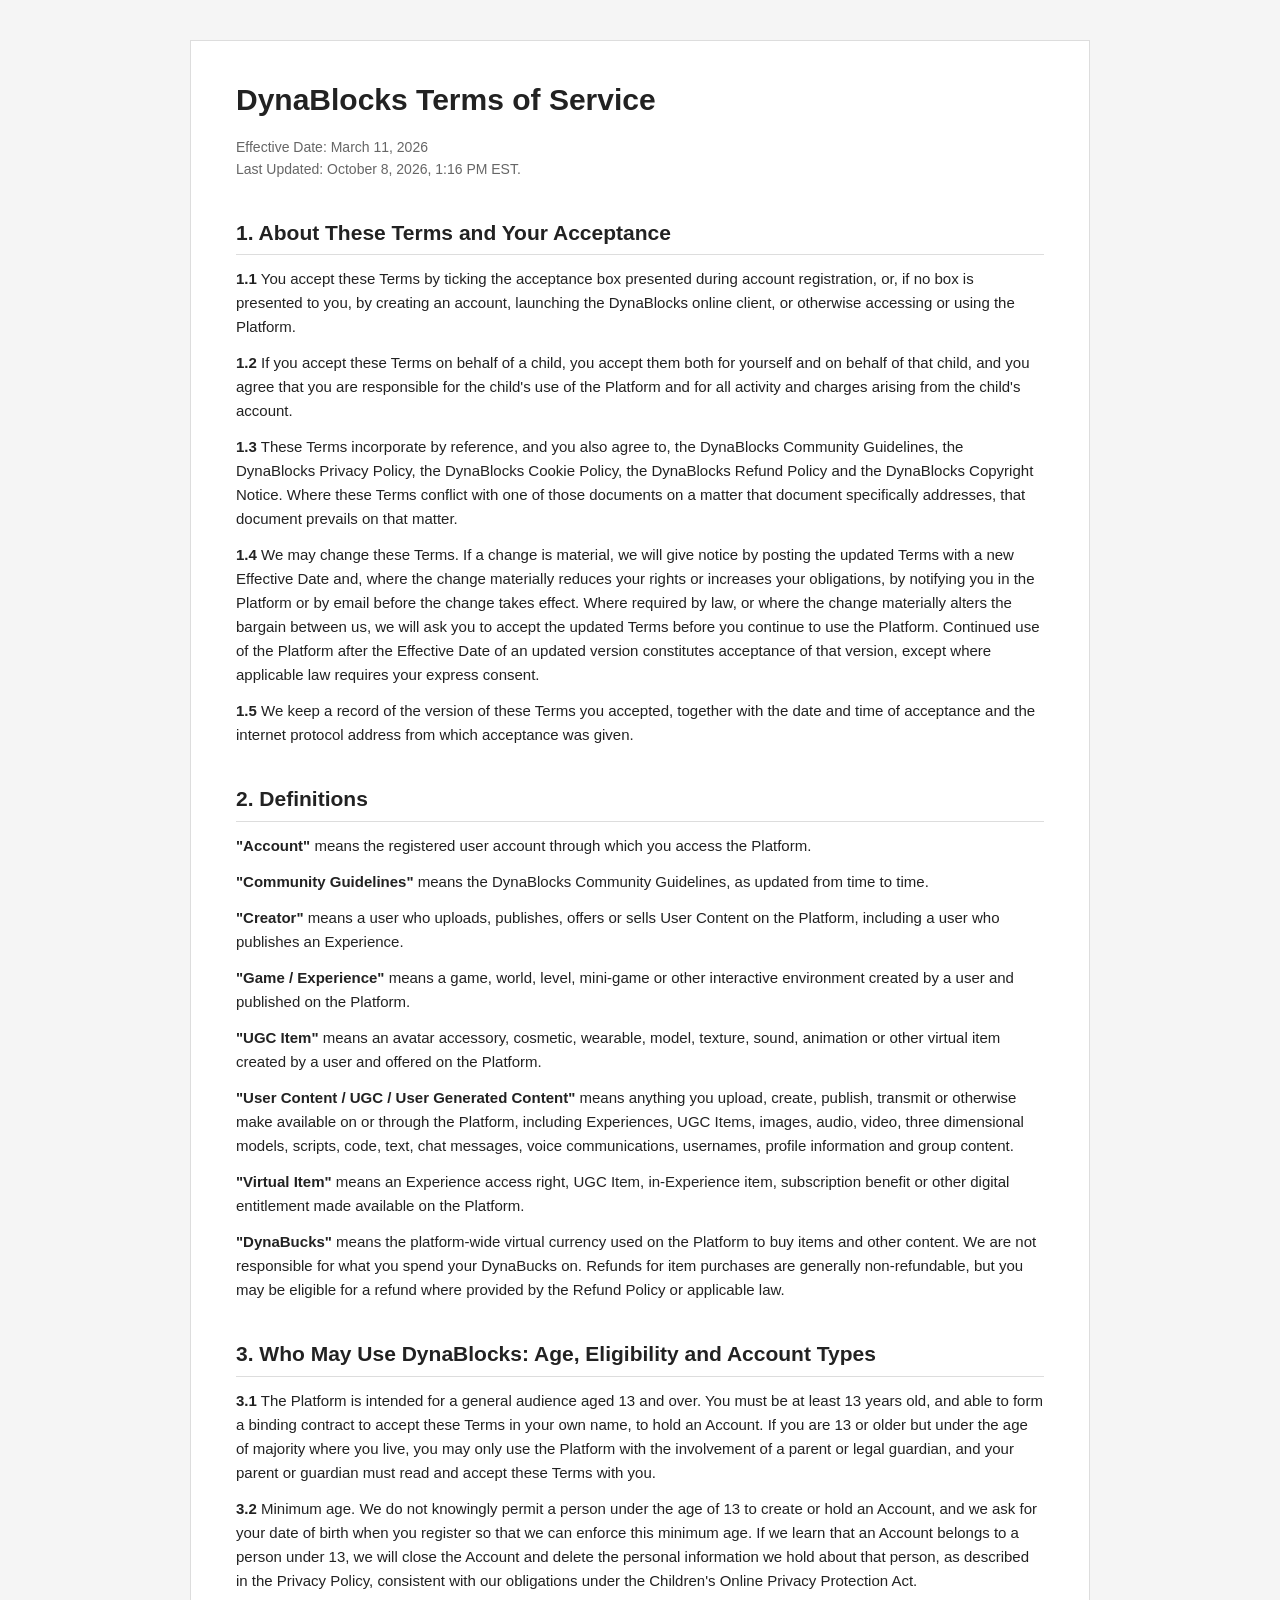
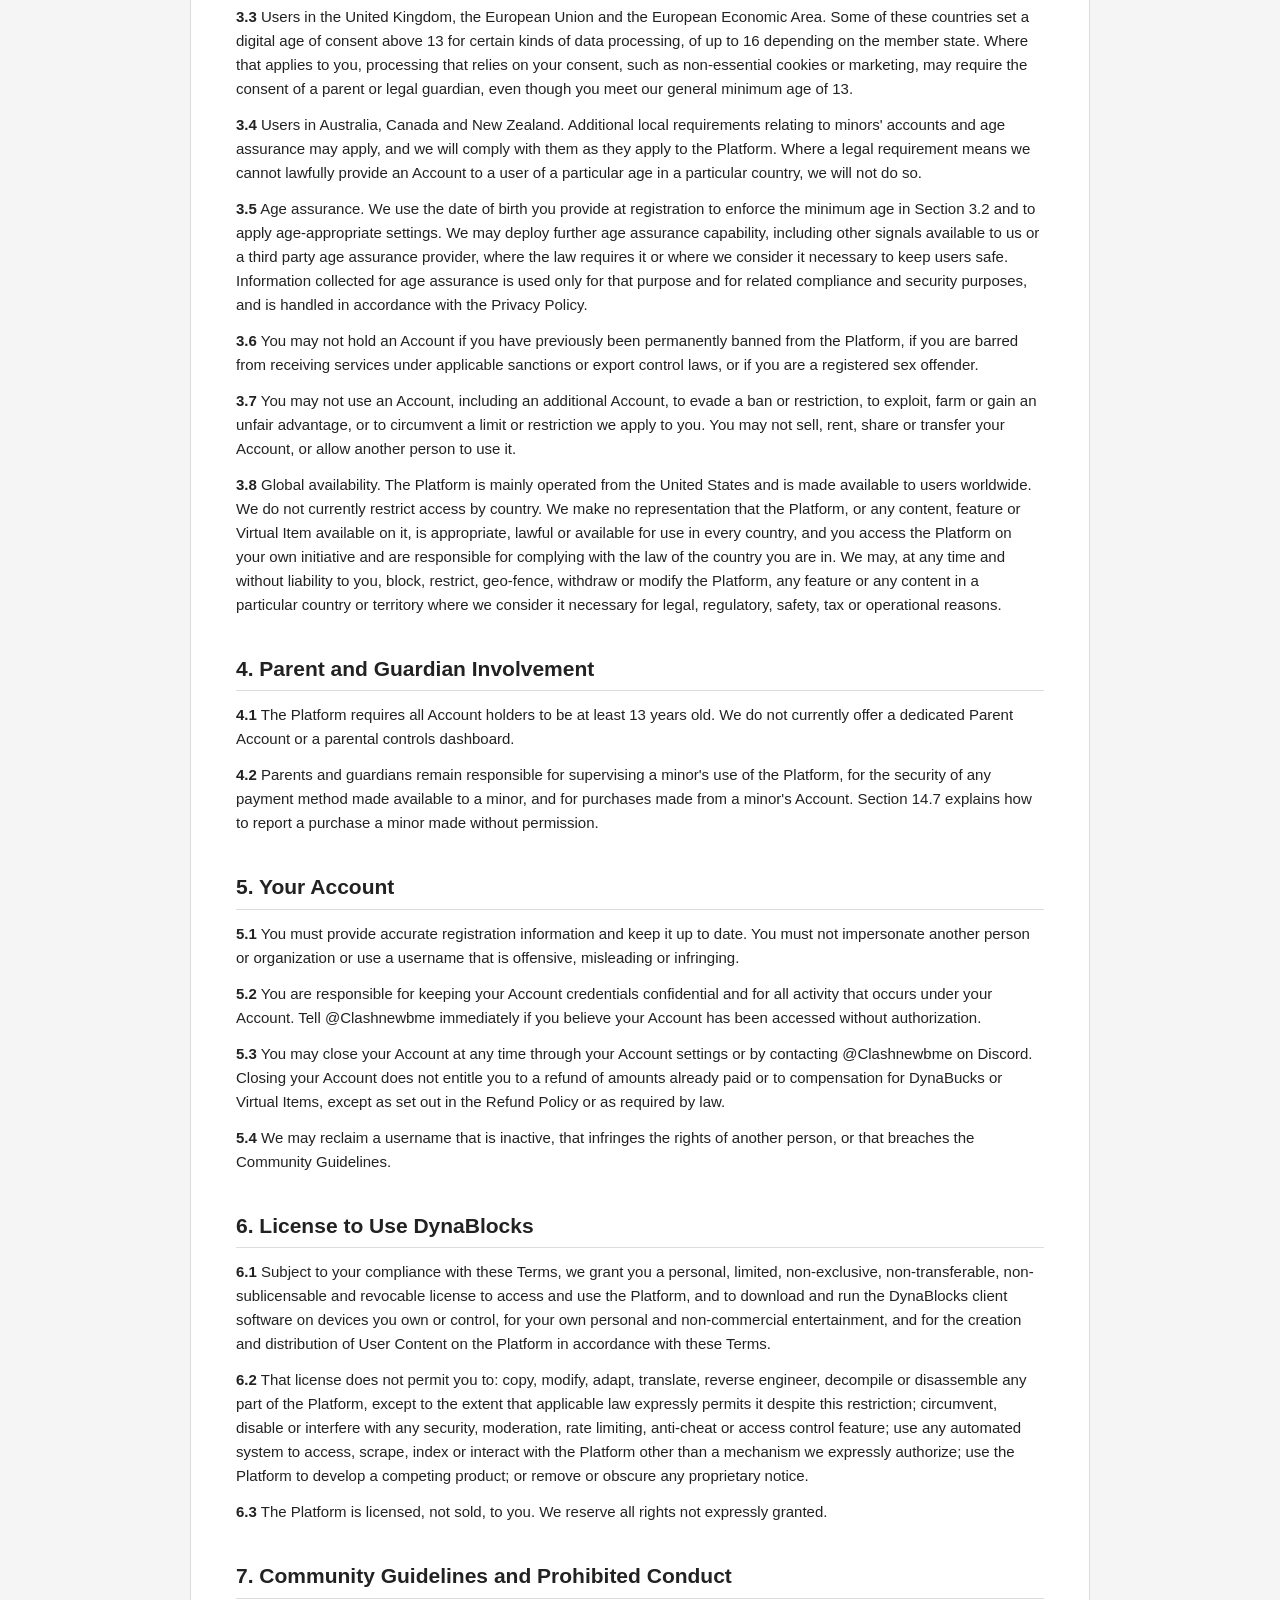
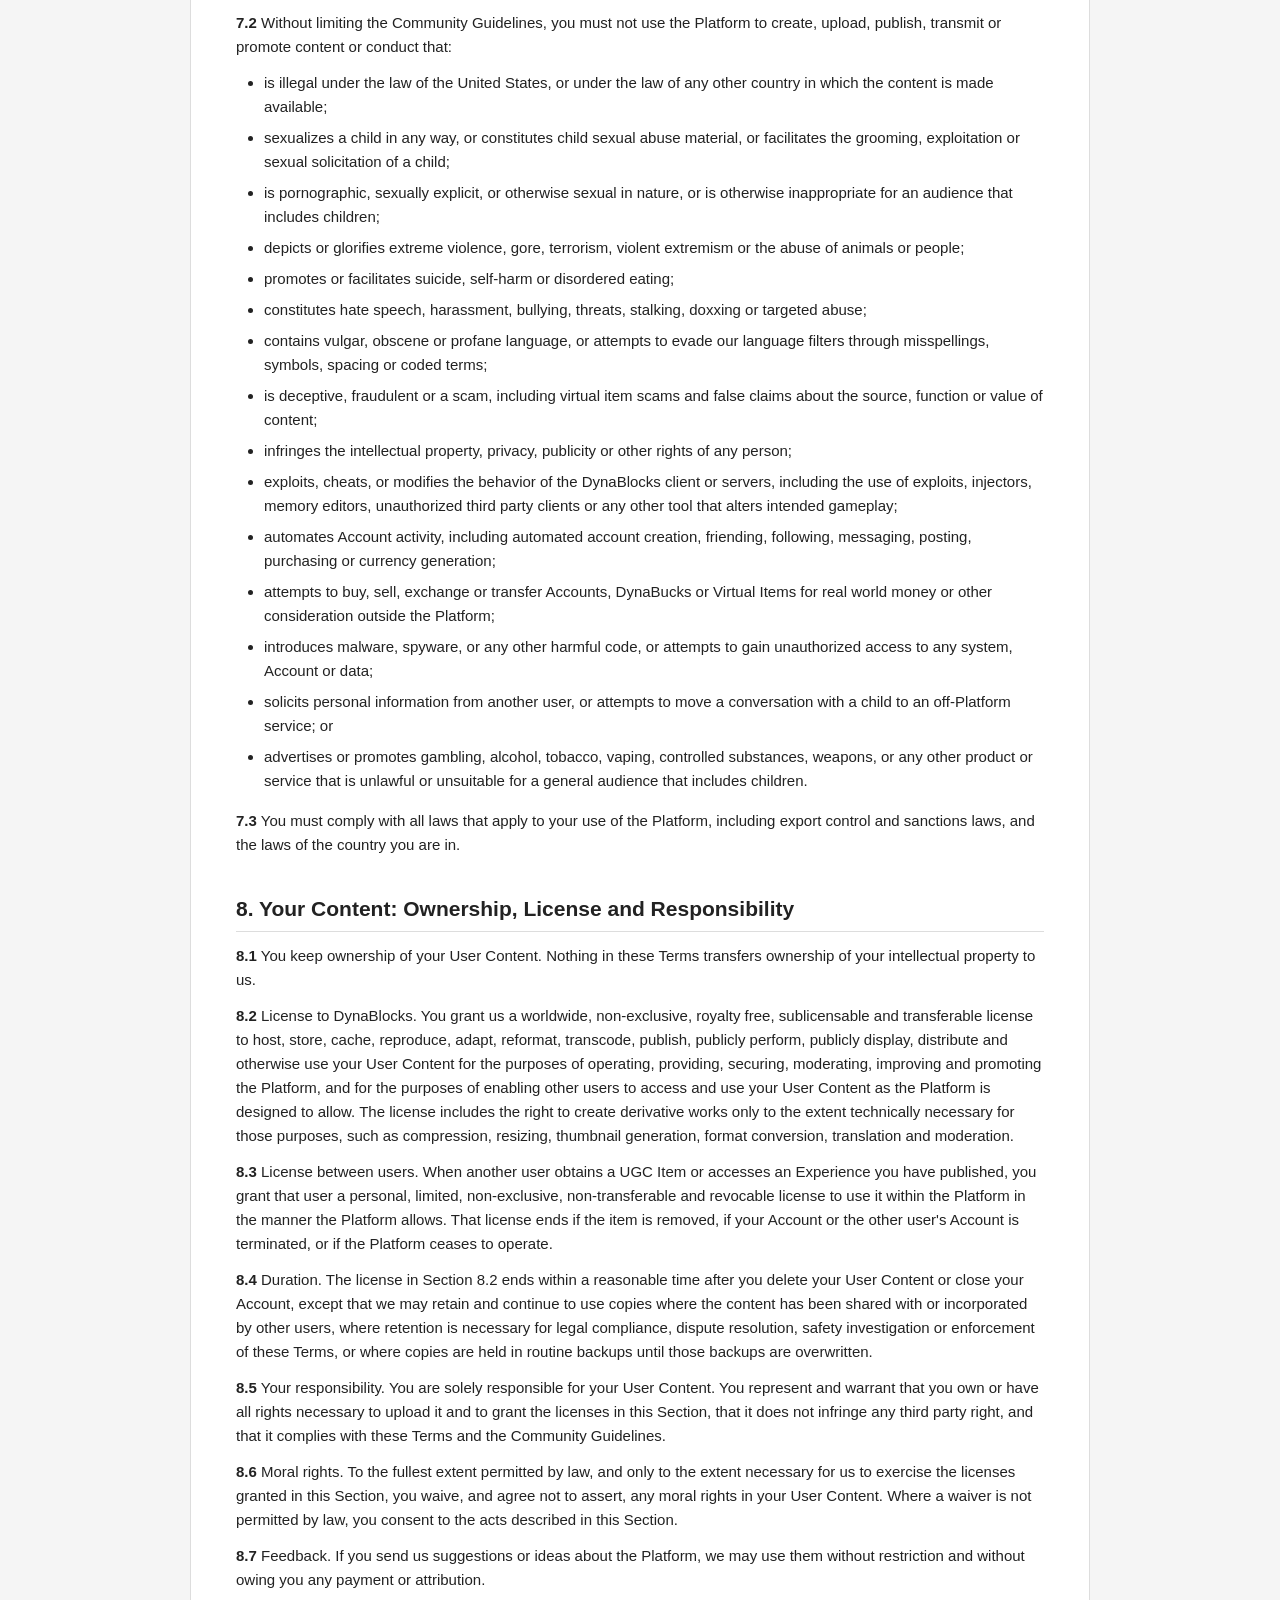
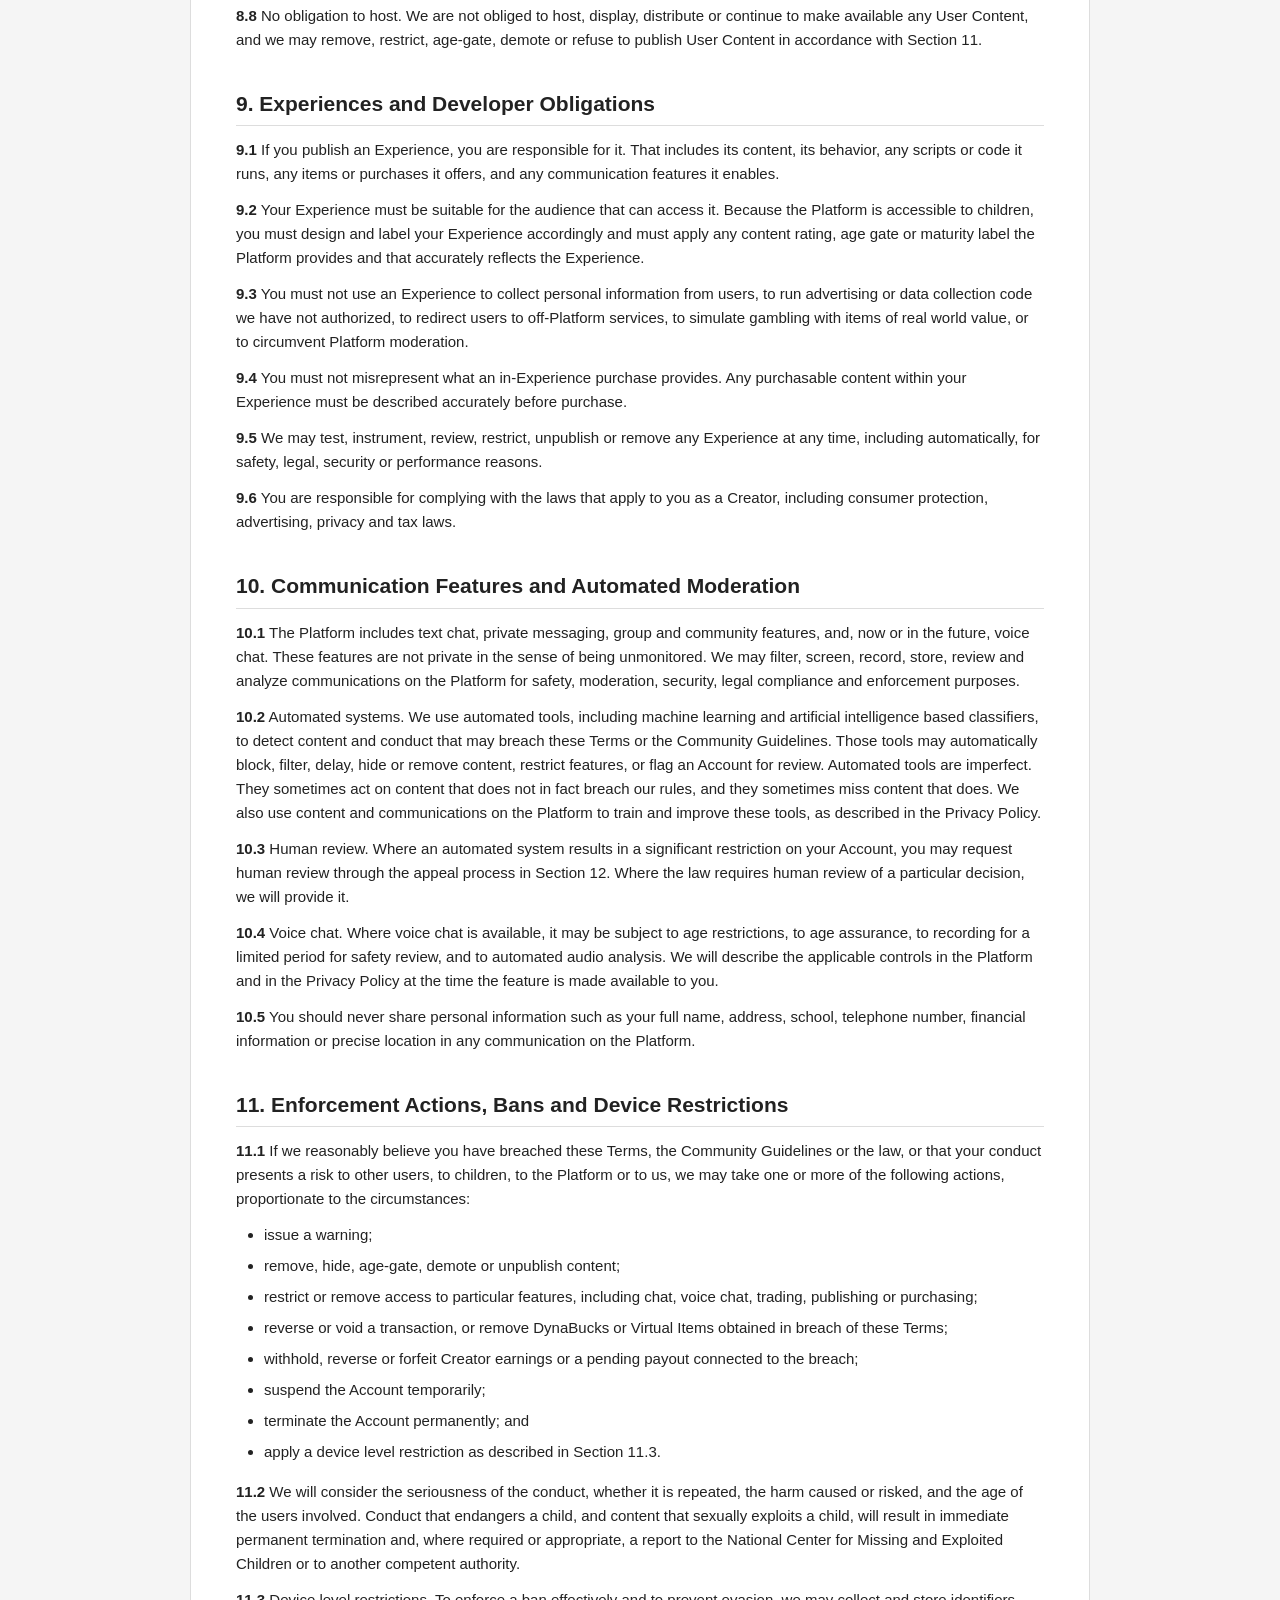
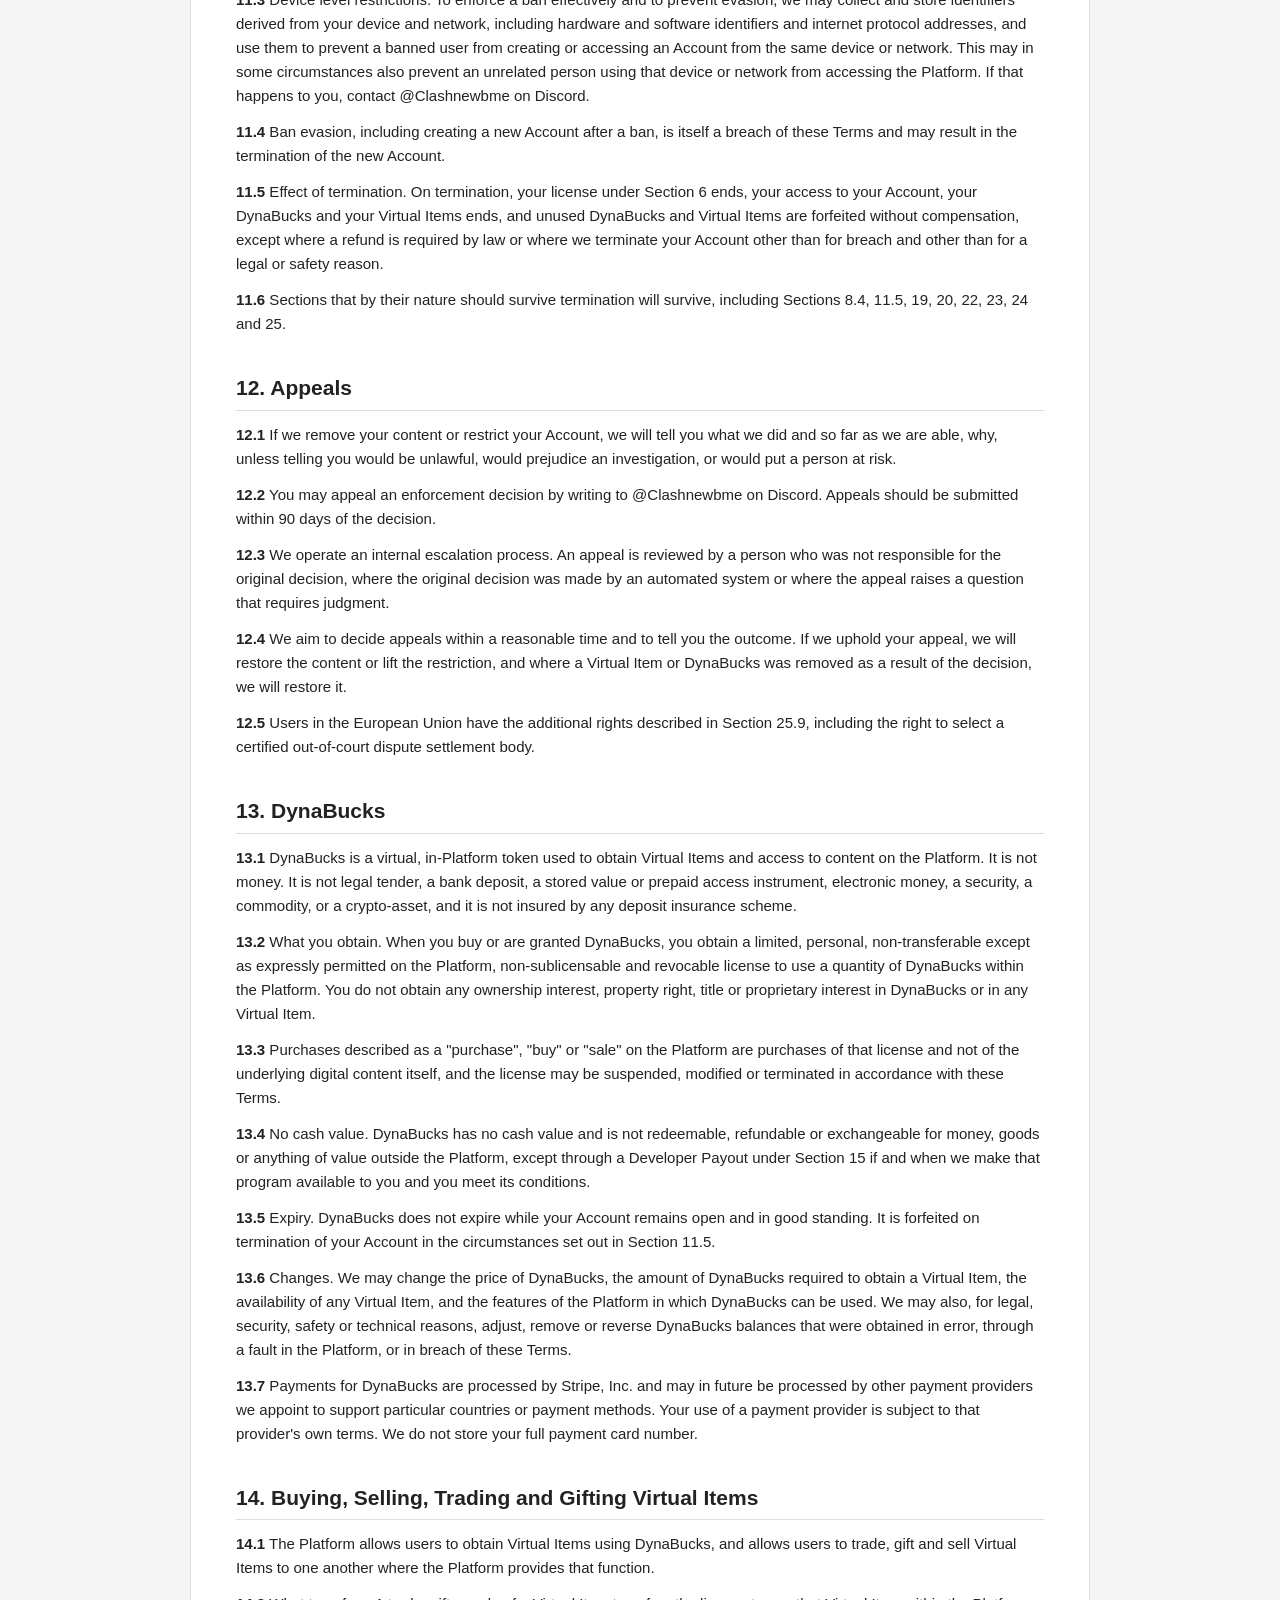
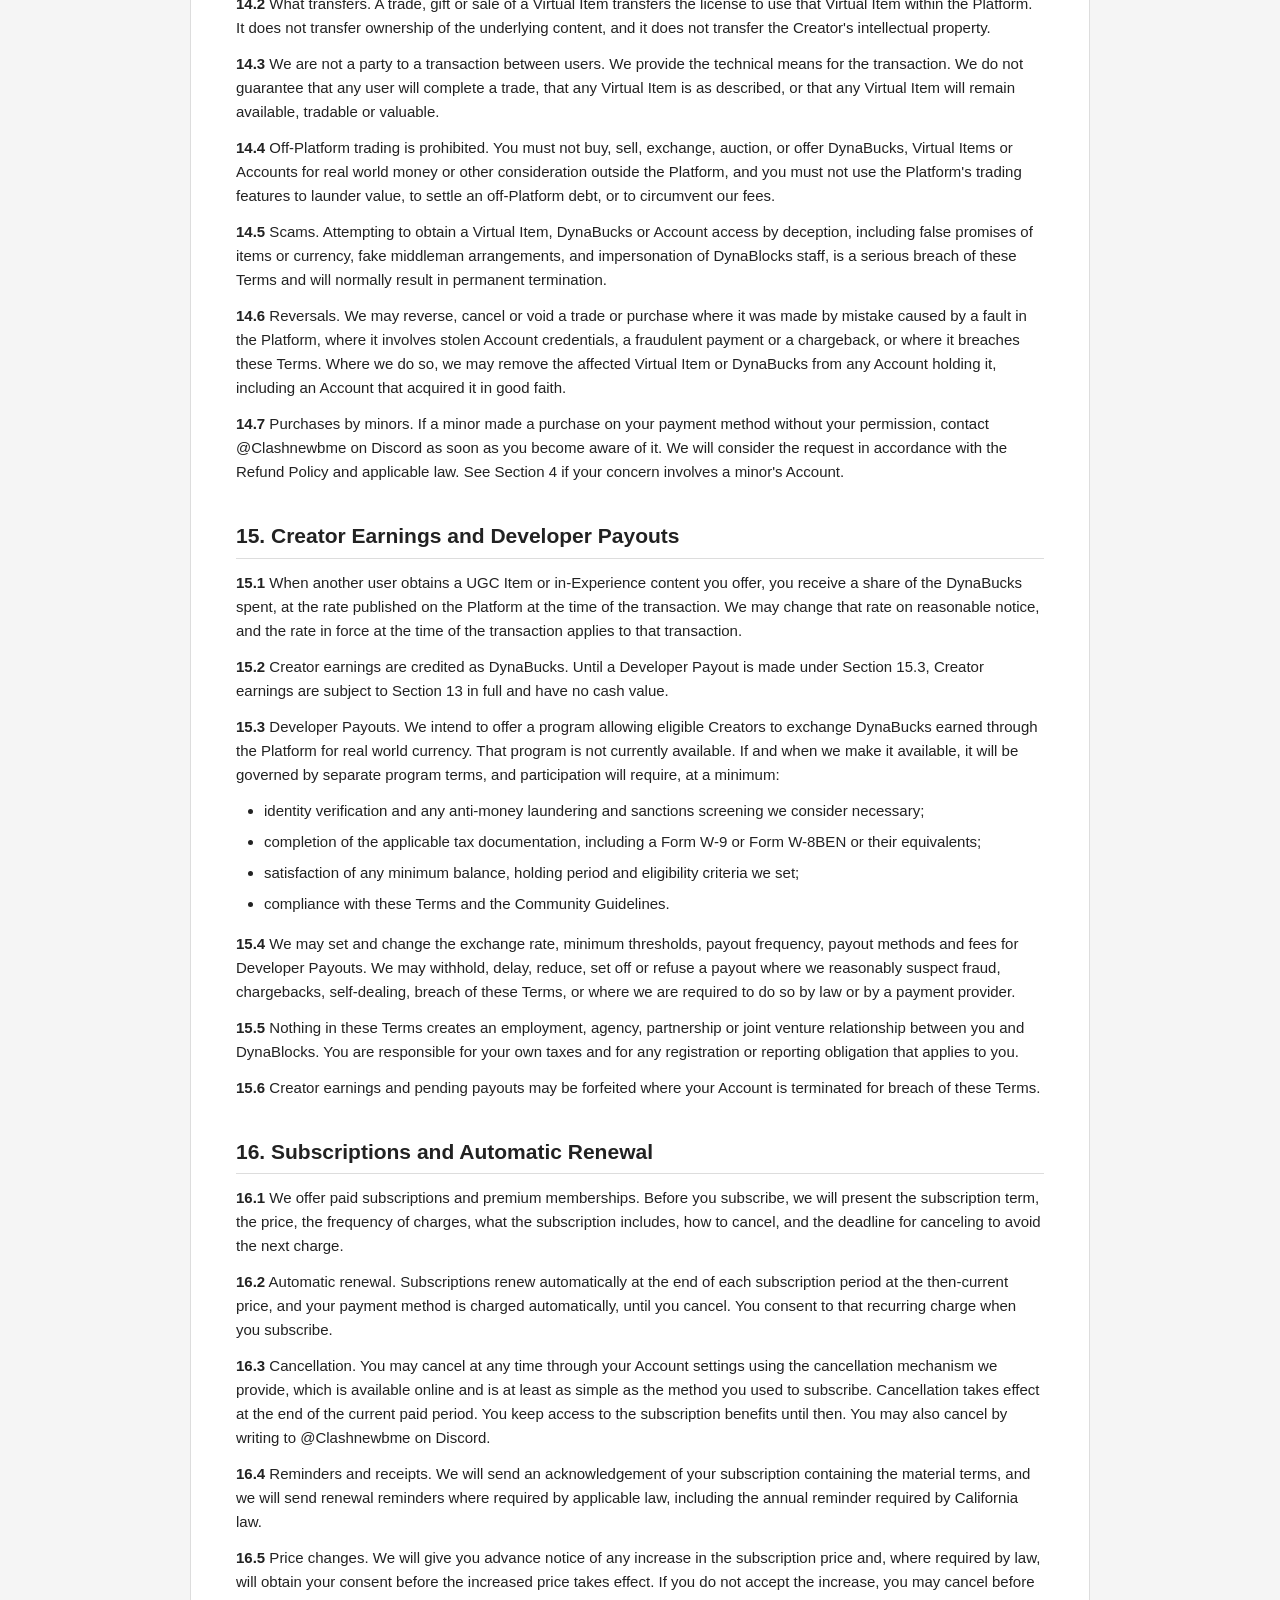
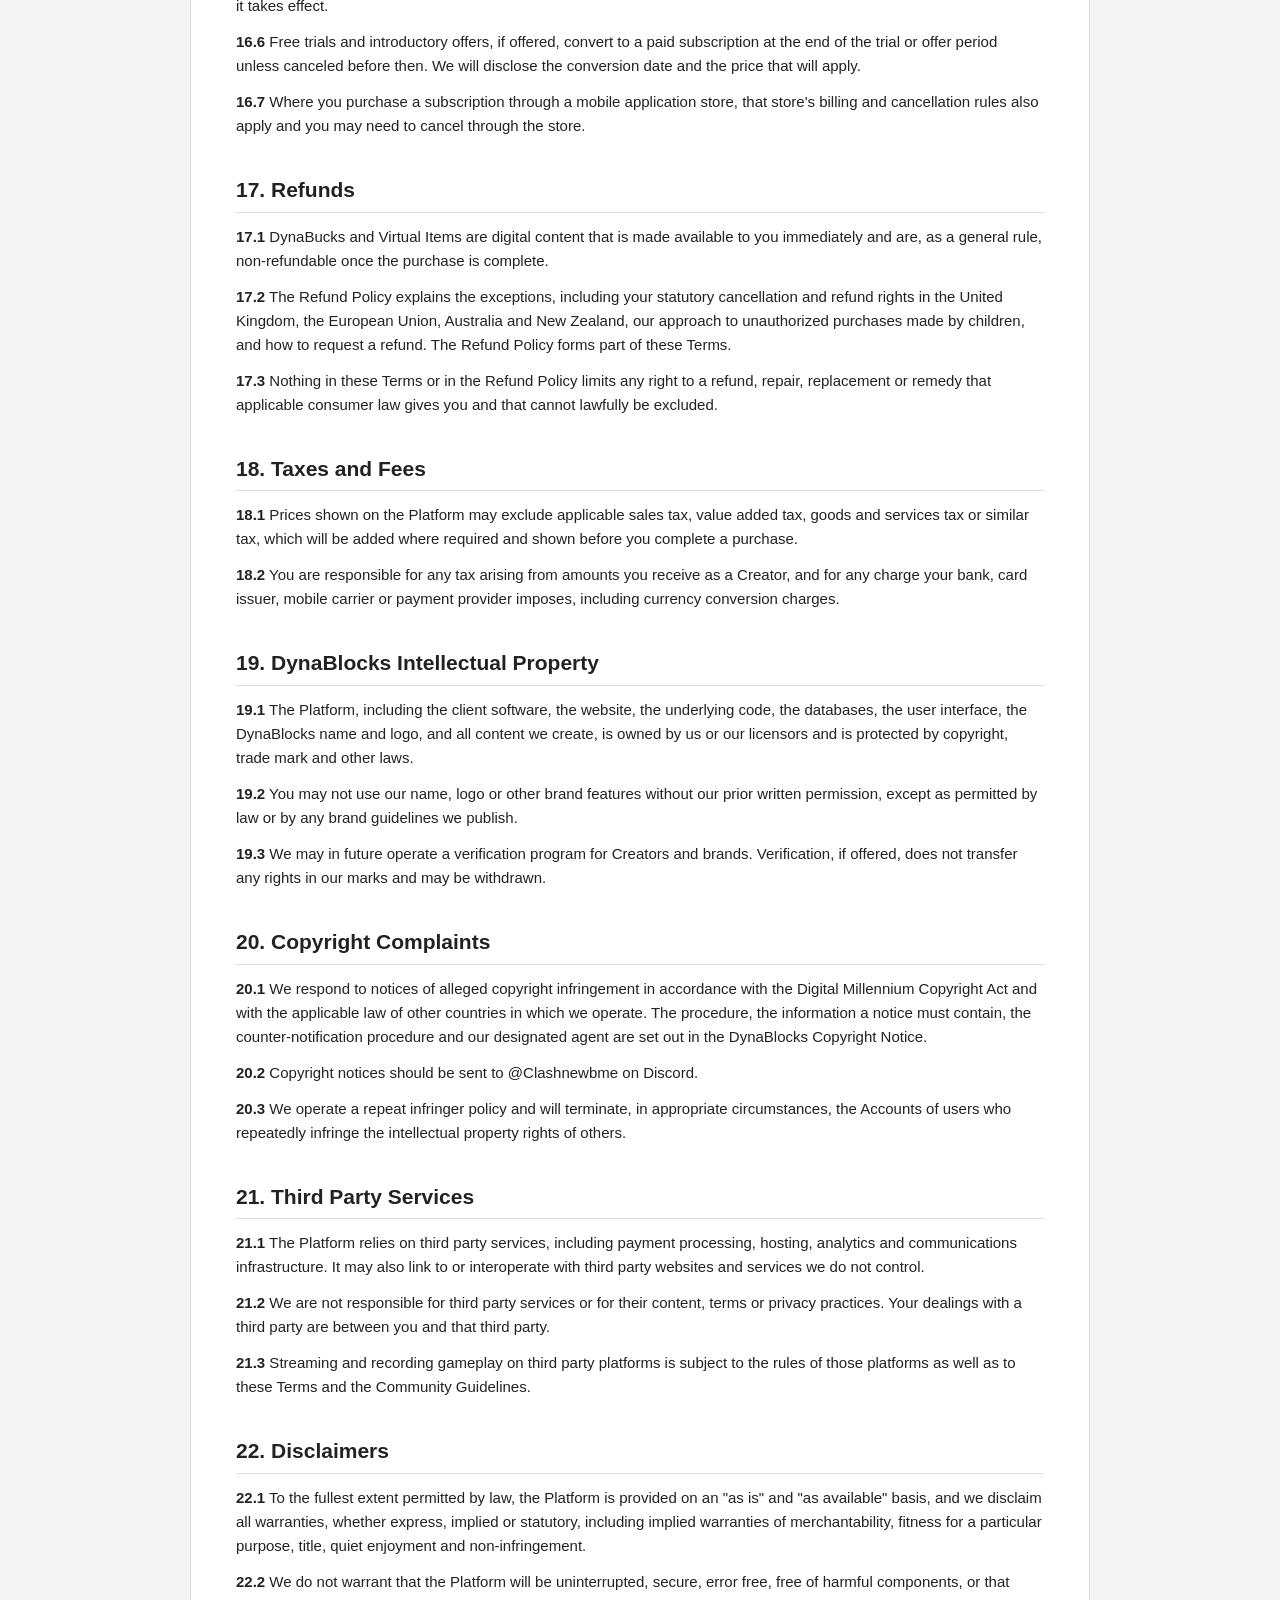
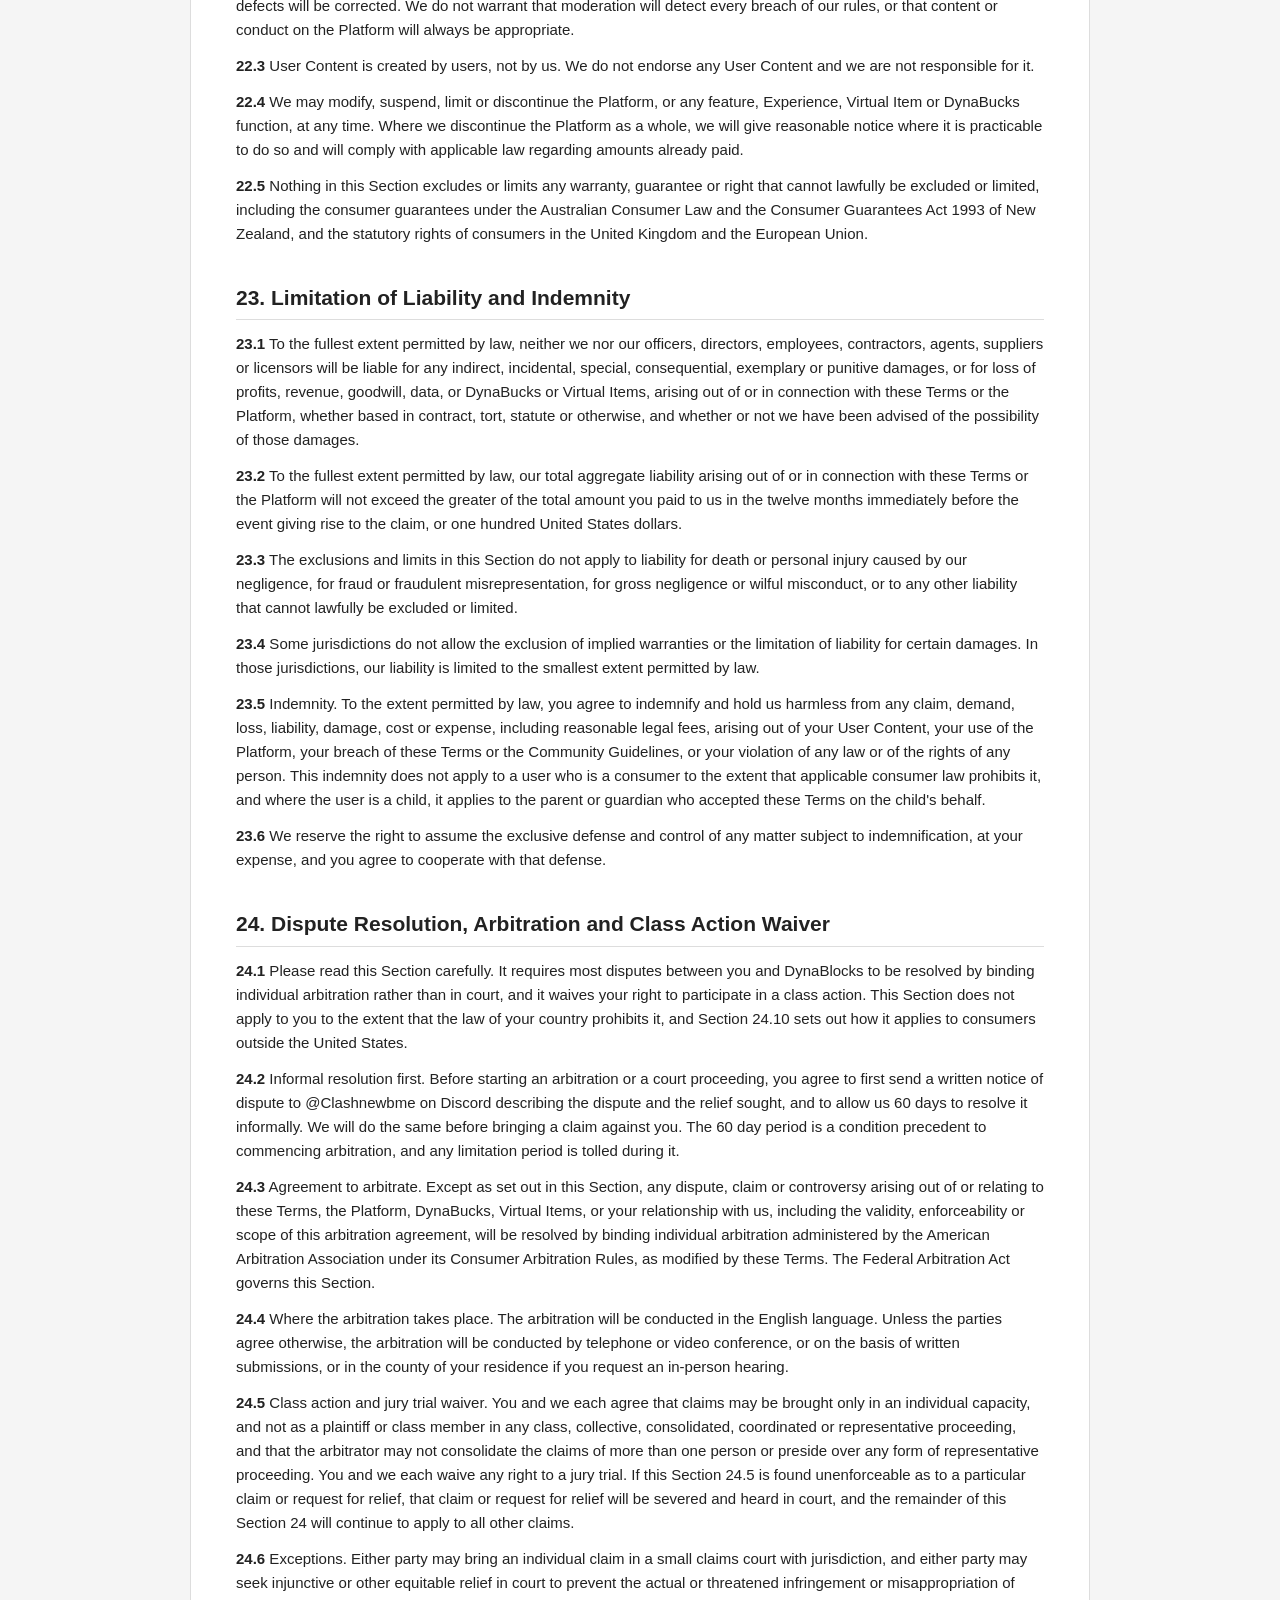
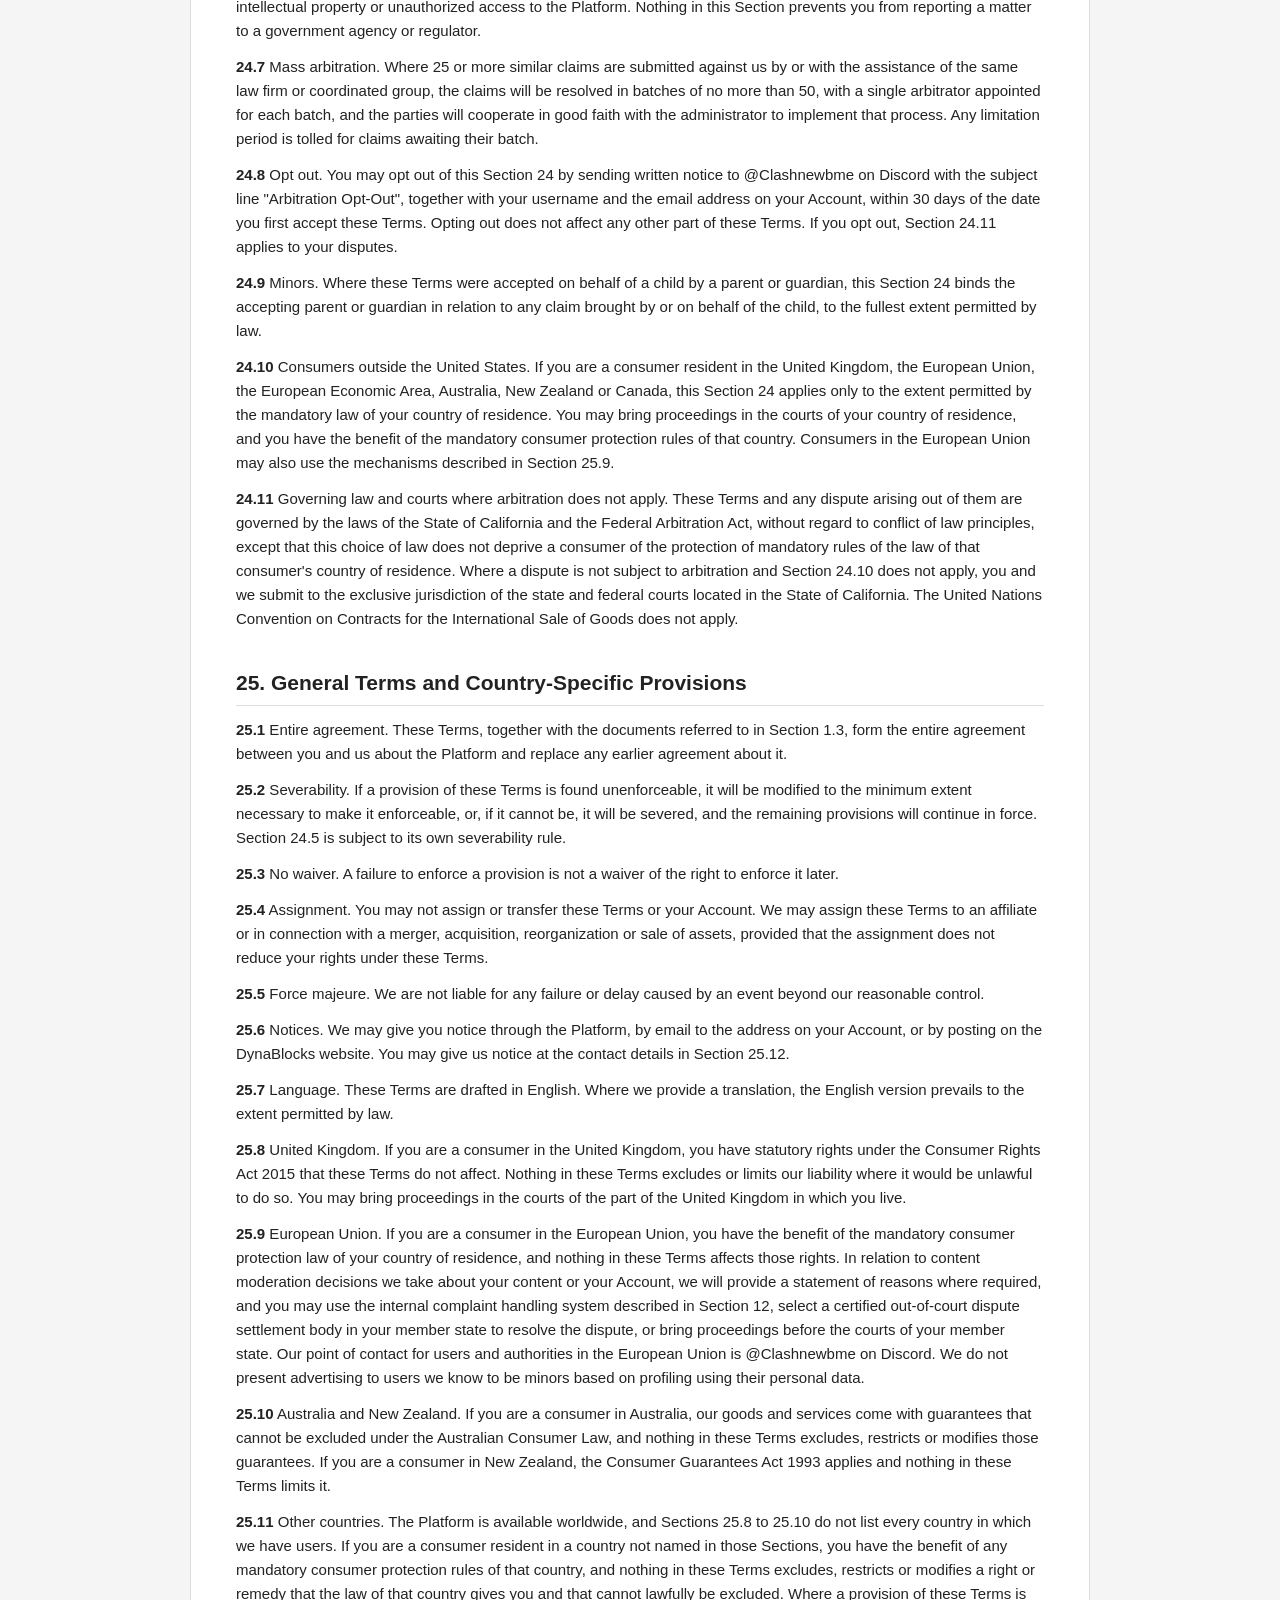
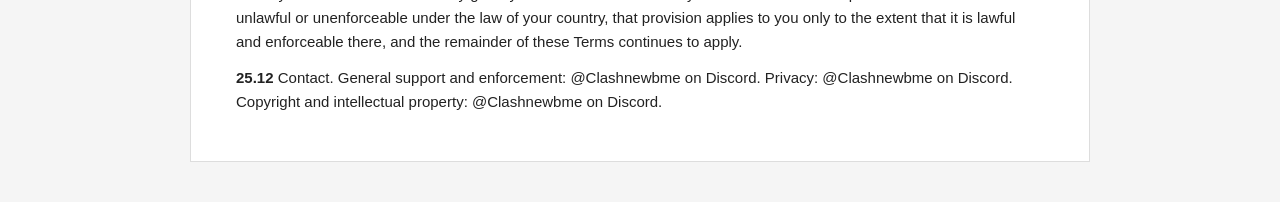
==== commit 7db1d72f: "Update last updated date in terms of service" ====
--- a/index.html
+++ b/index.html
@@ -92,7 +92,7 @@
 
 <p class="legal-meta">
     Effective Date: March 11, 2026<br>
-    Last Updated: April 7, 2026
+    Last Updated: October 8, 2026, 1:16 PM EST.
 </p>
 
 <h2>1. About These Terms and Your Acceptance</h2>
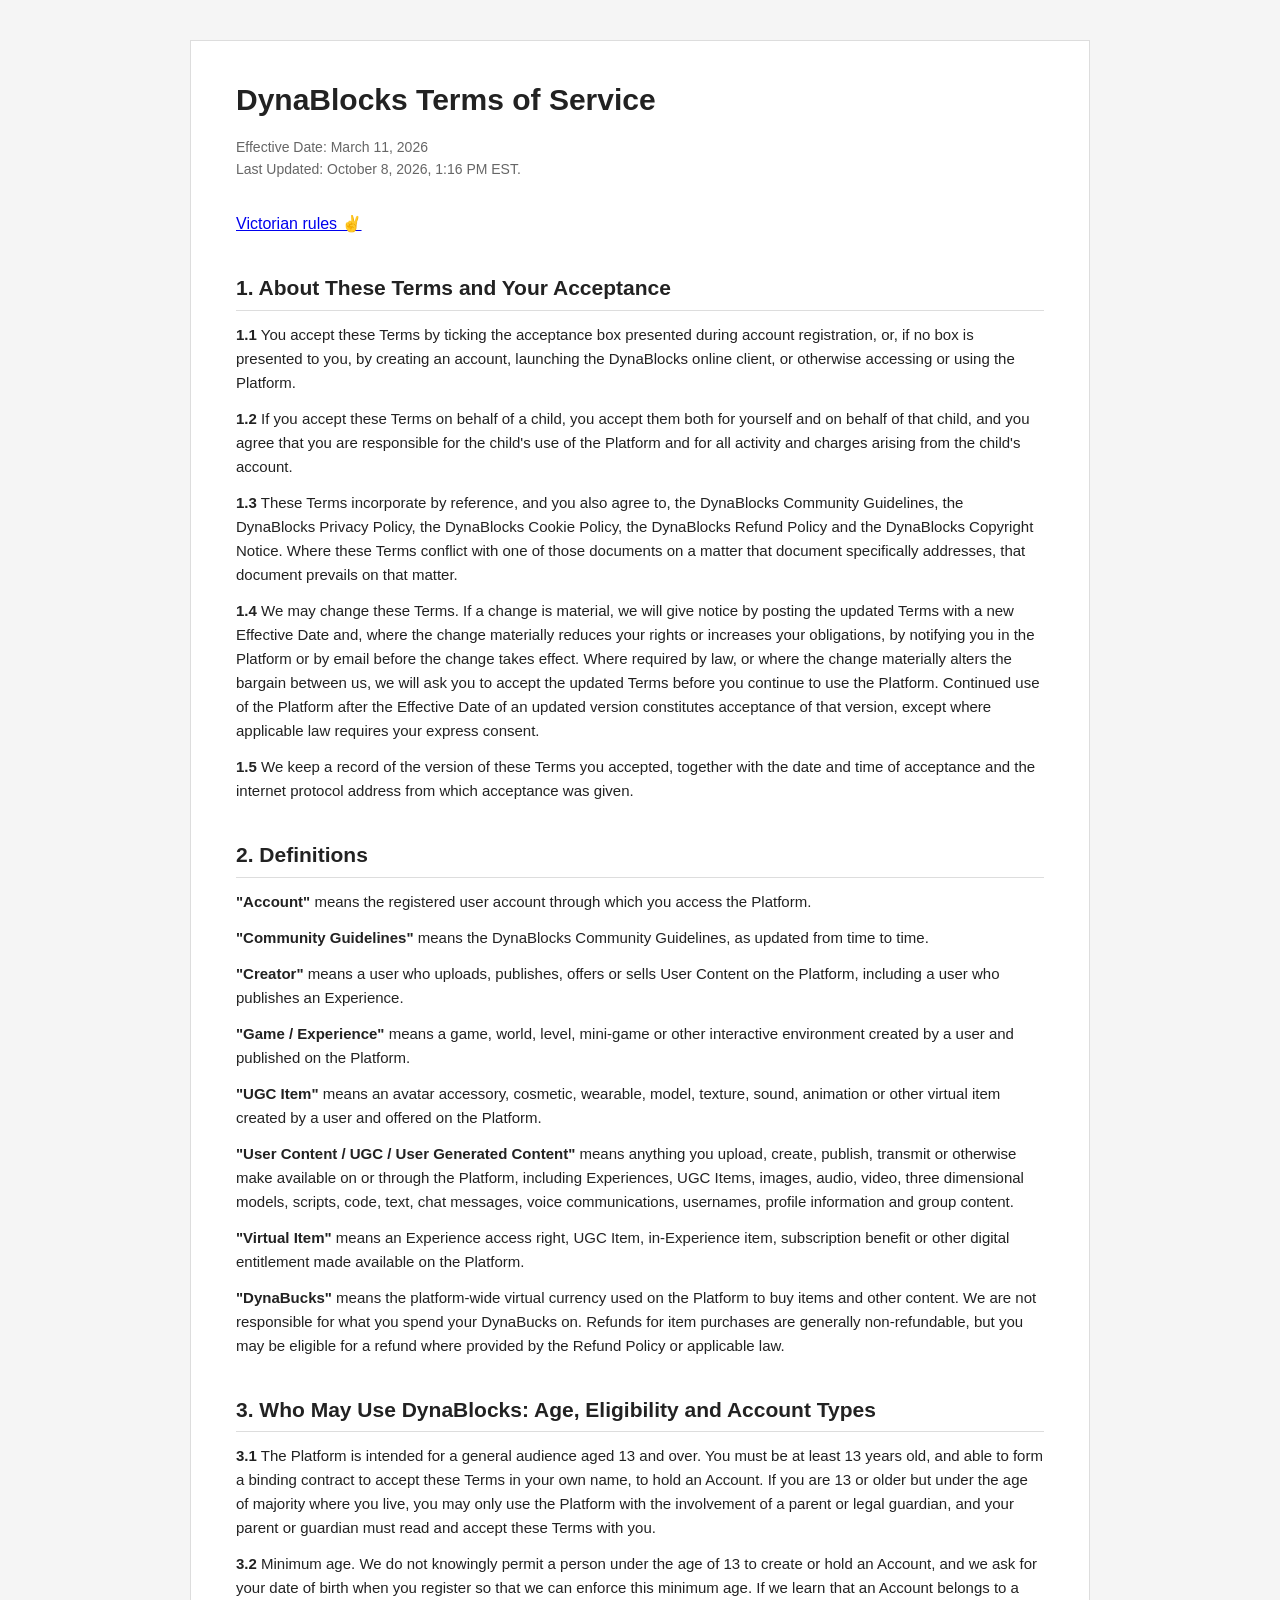
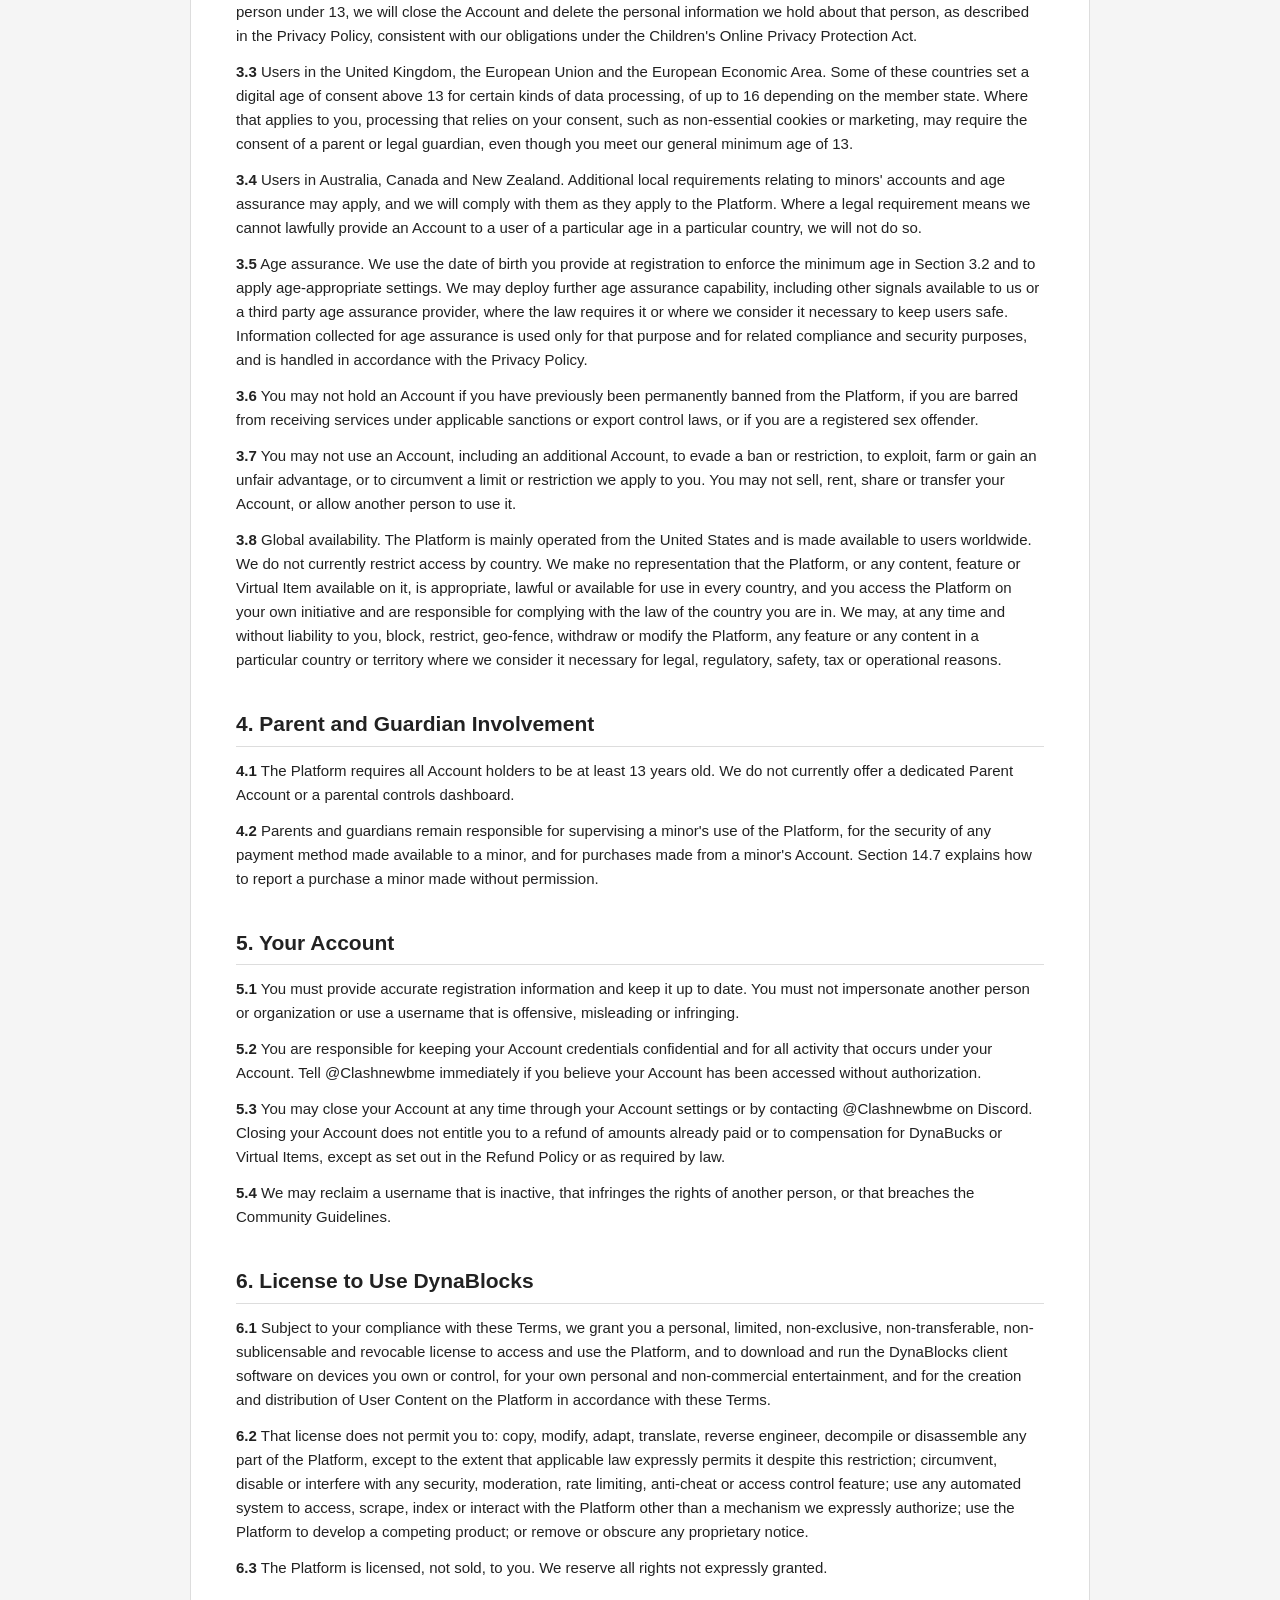
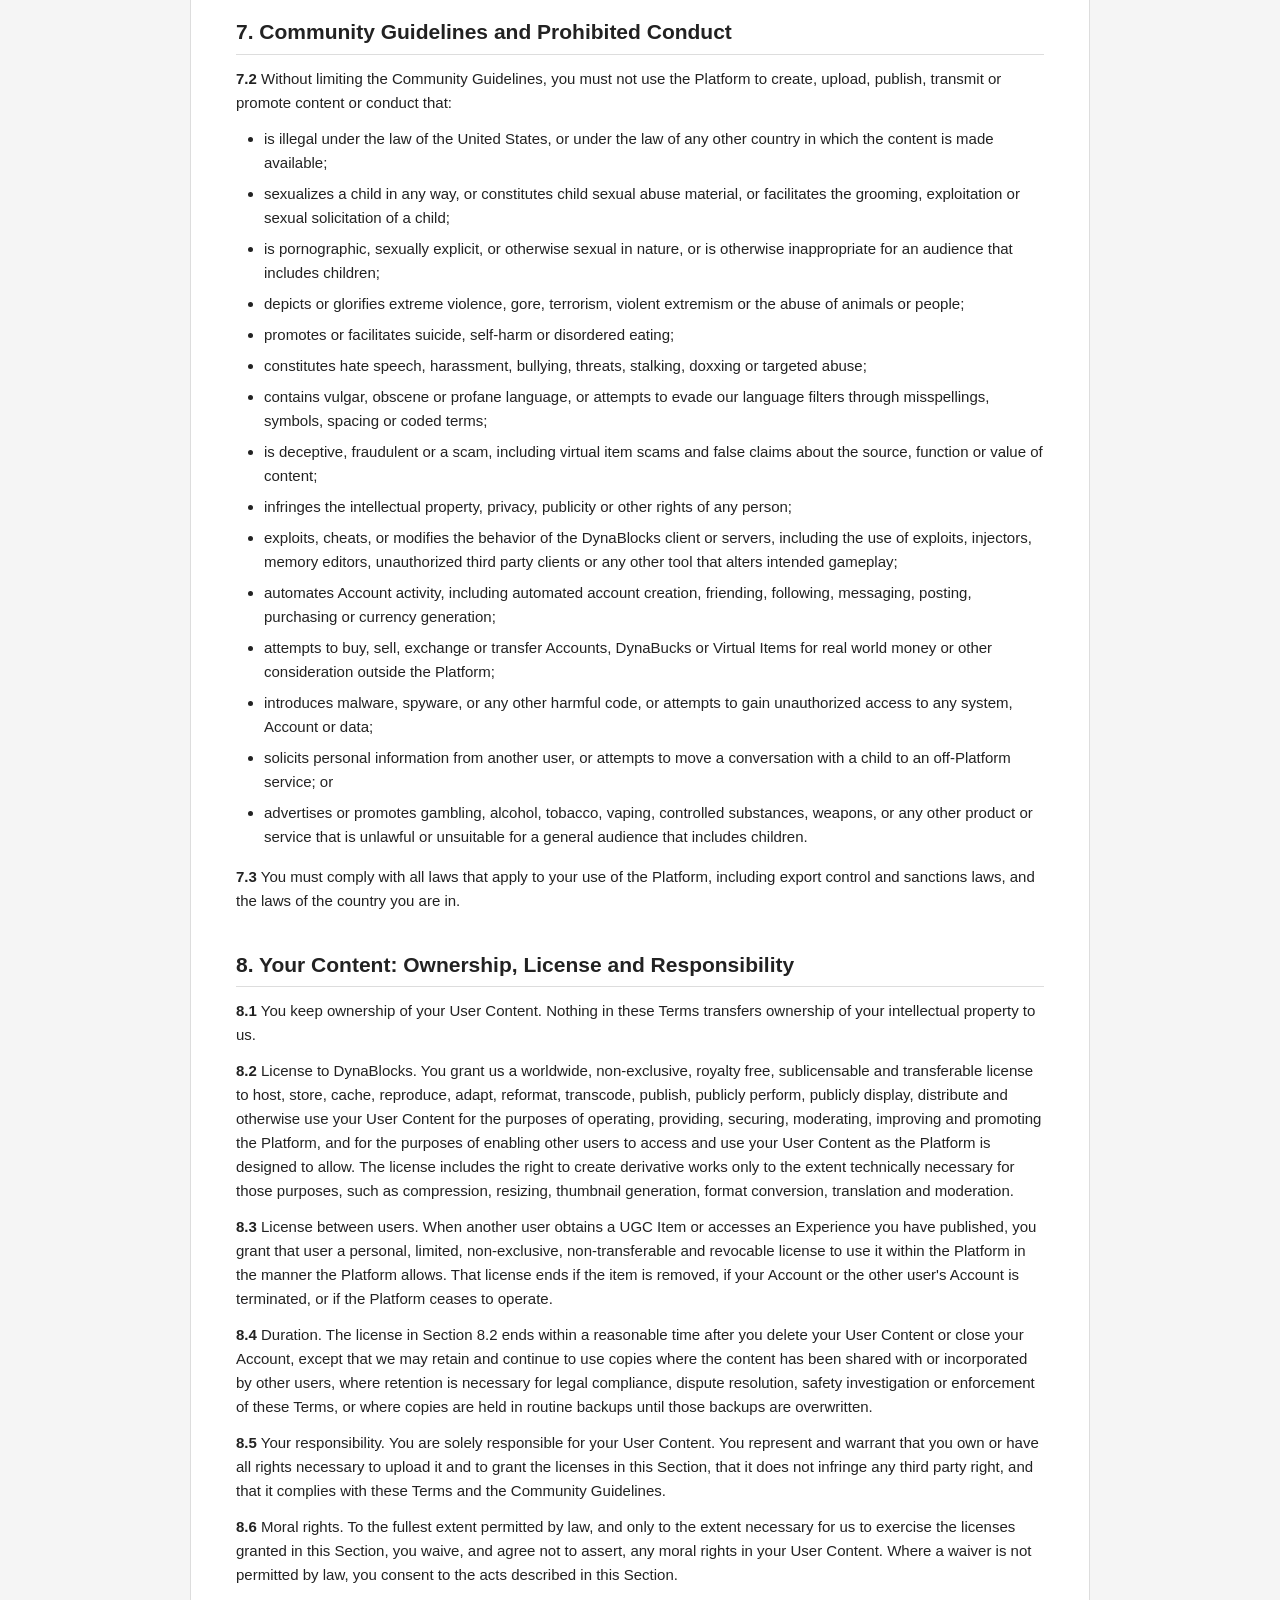
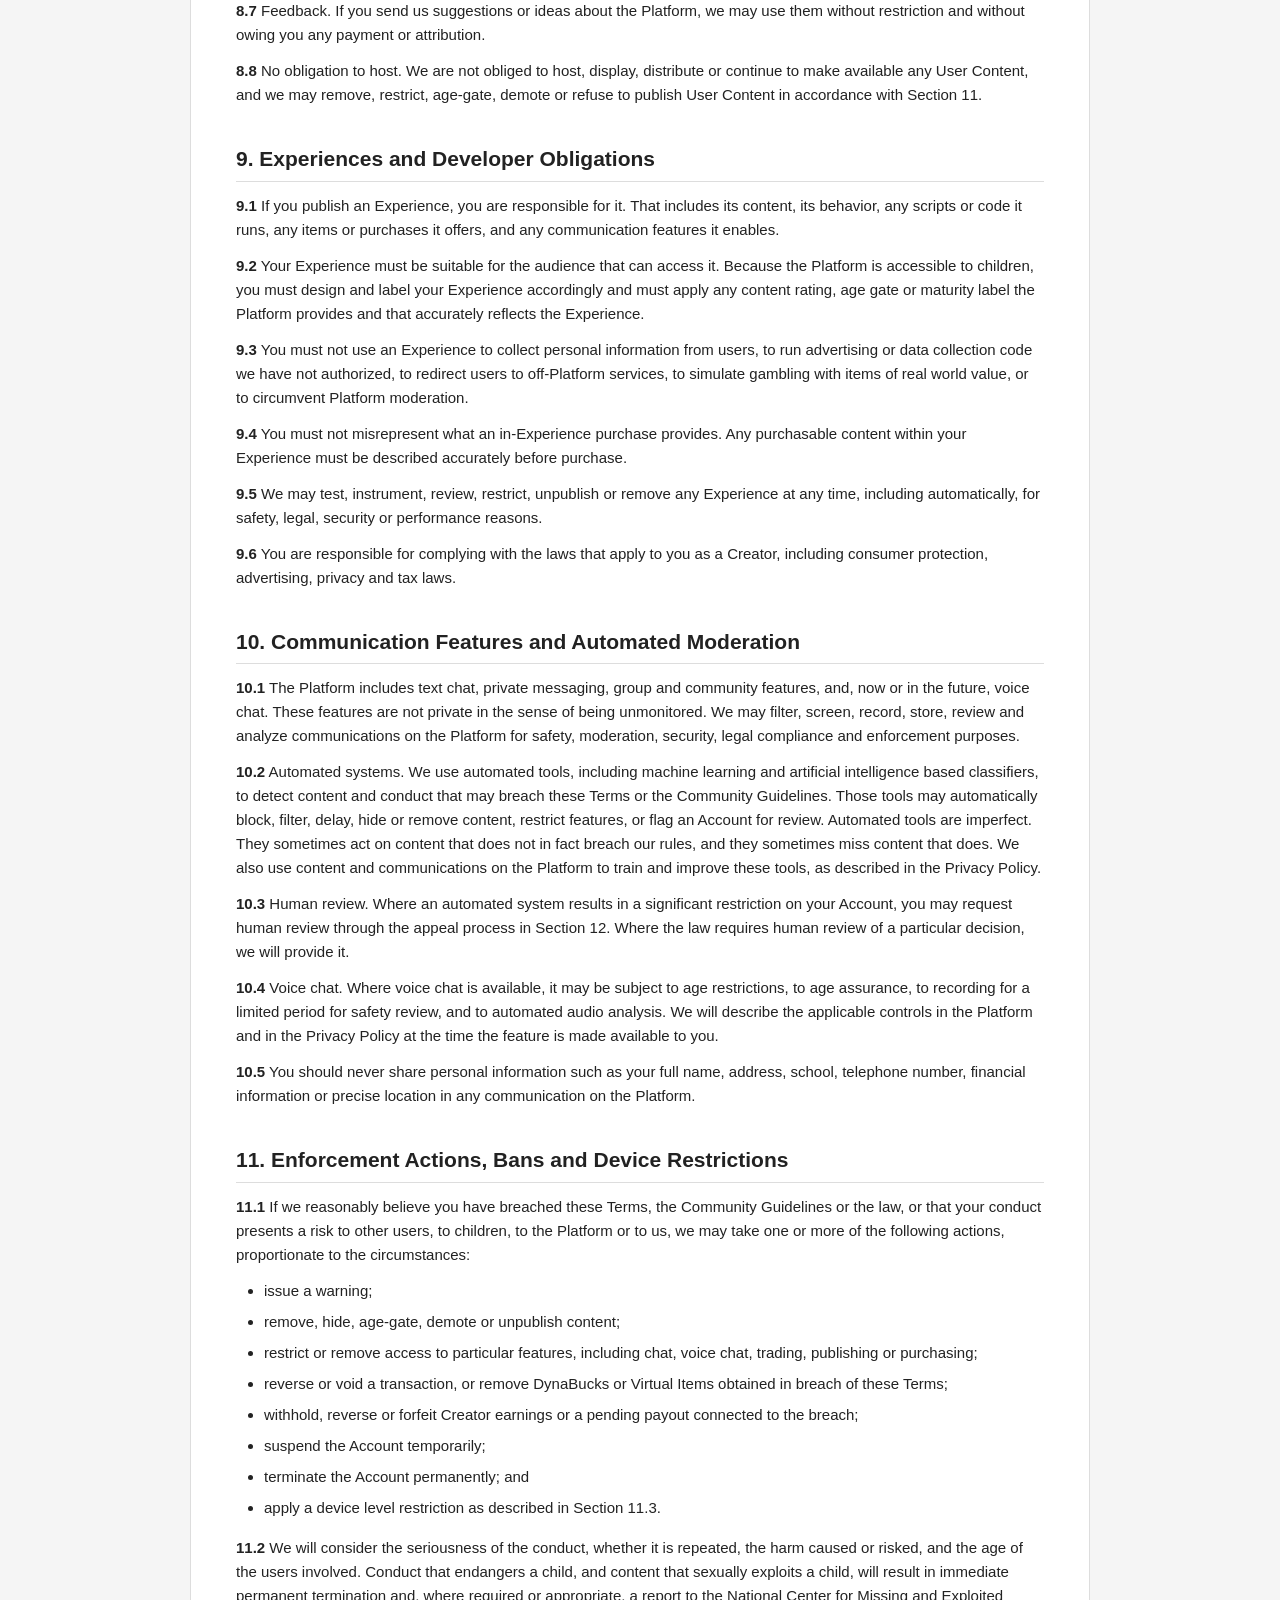
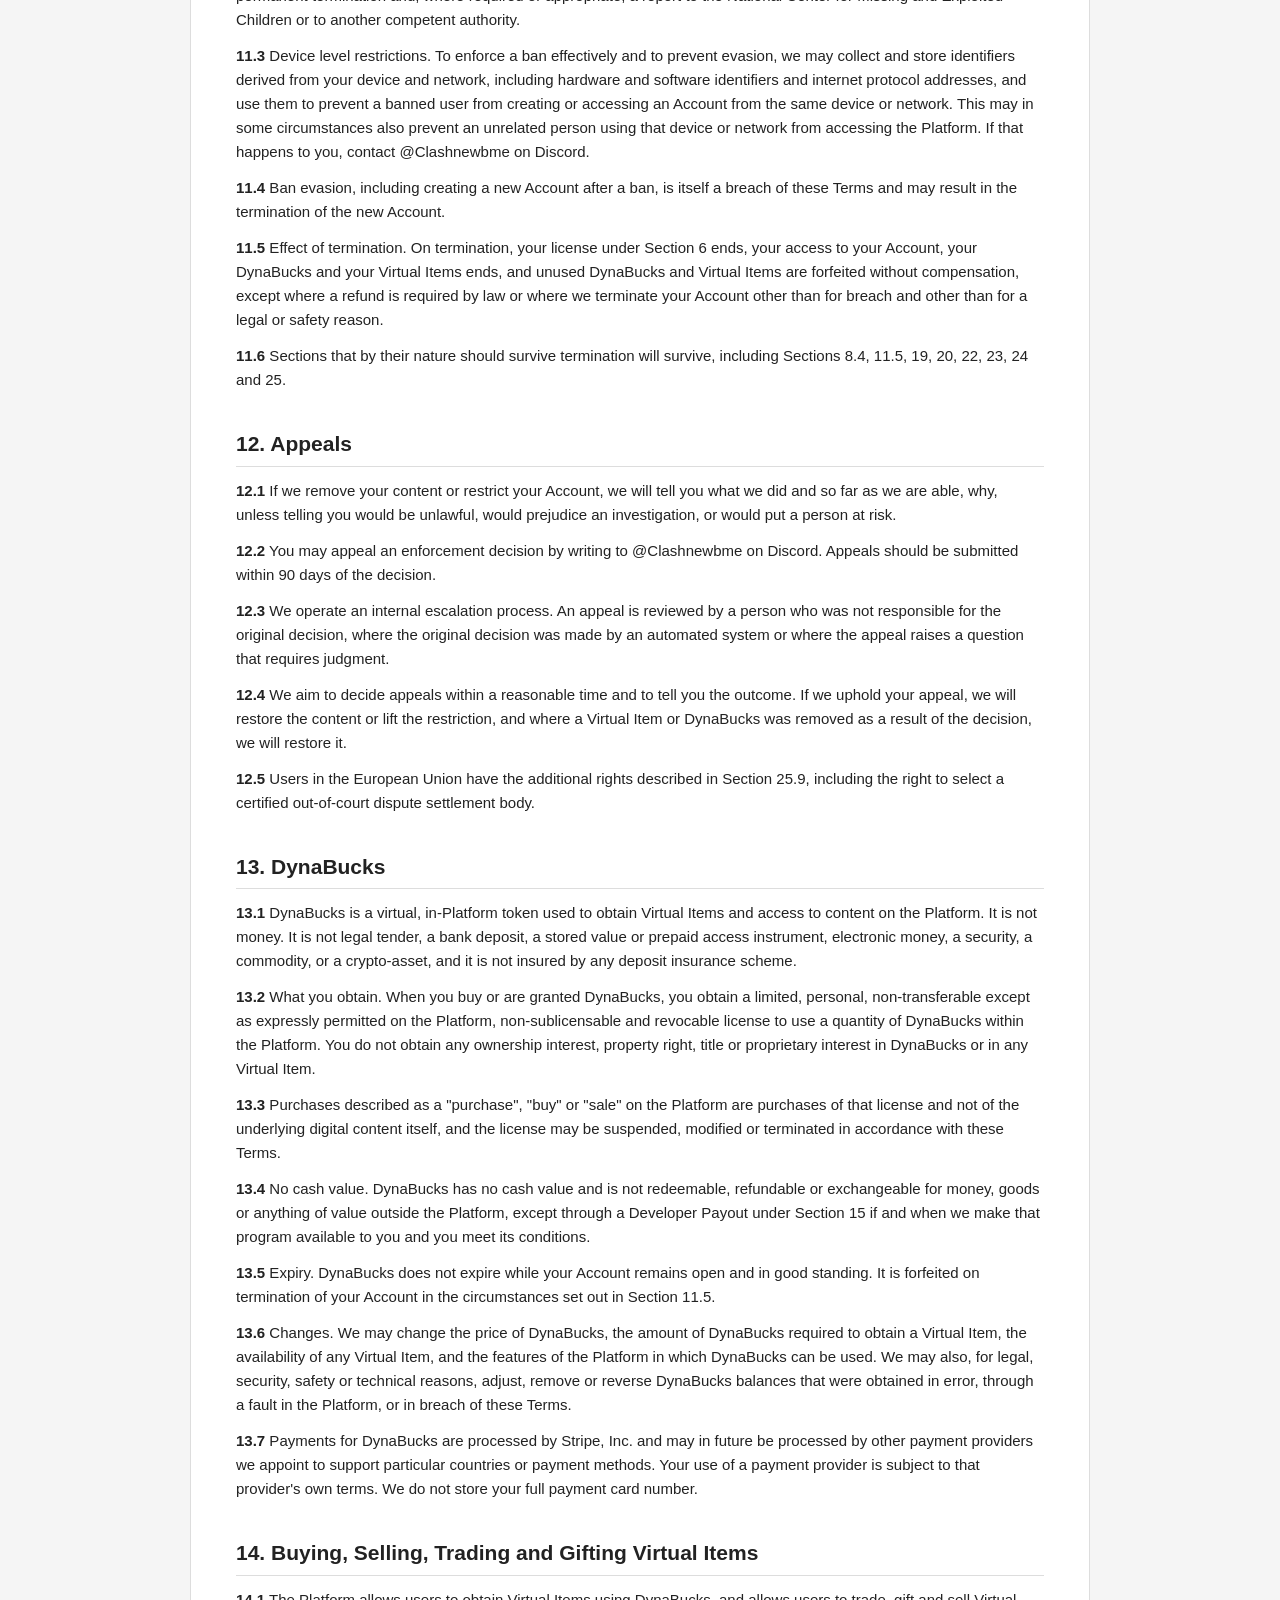
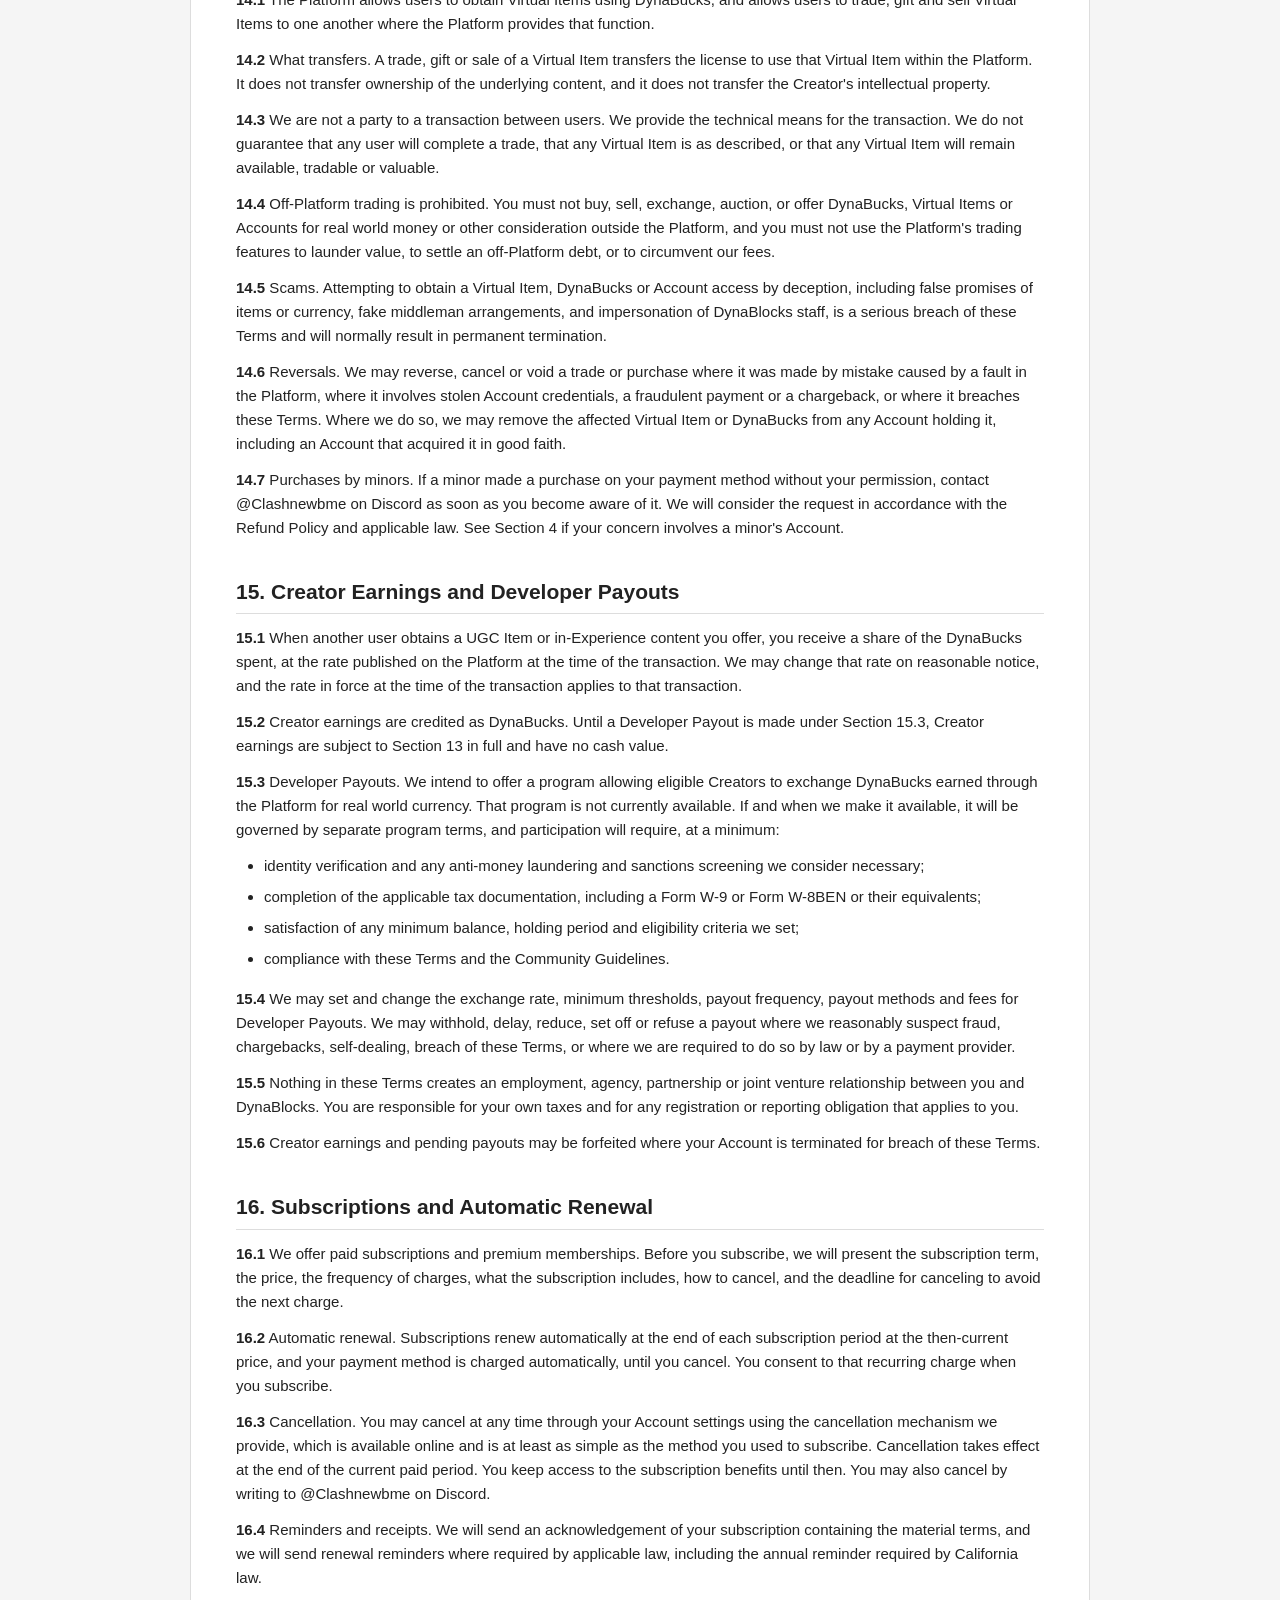
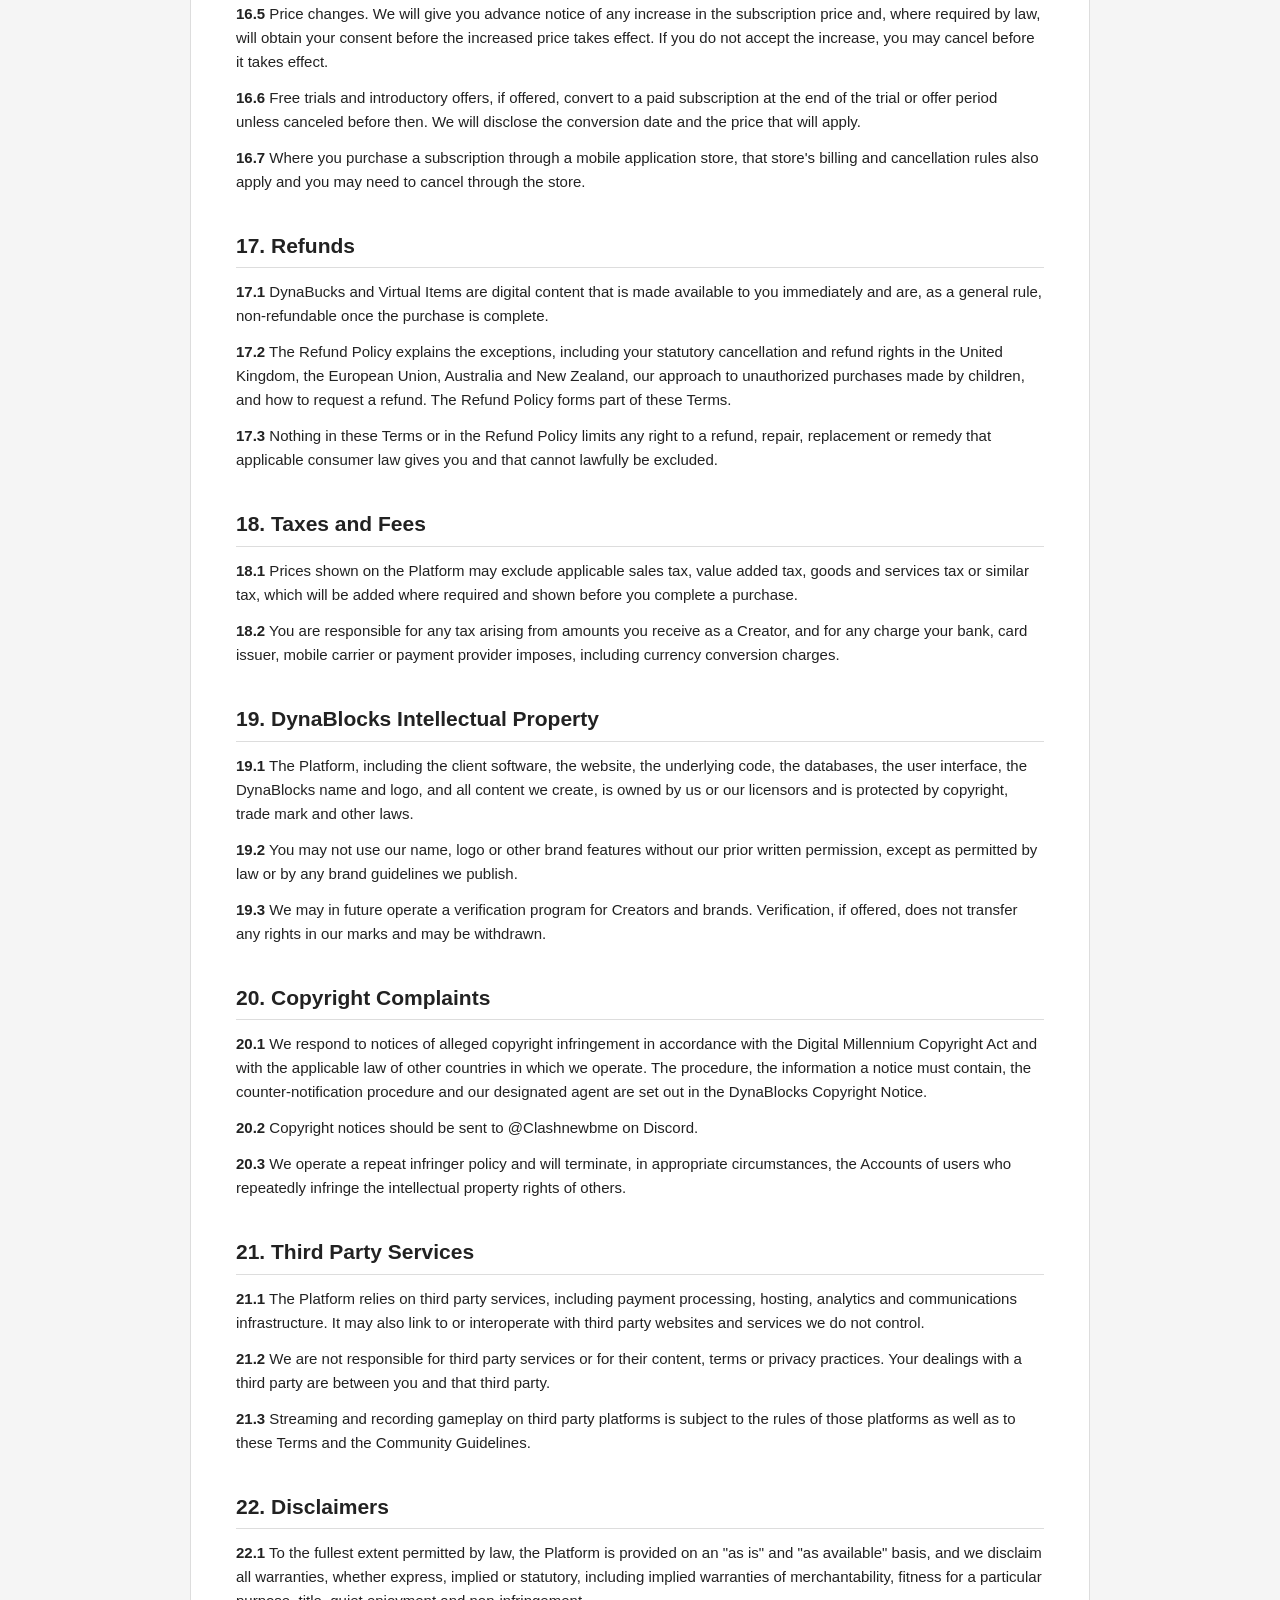
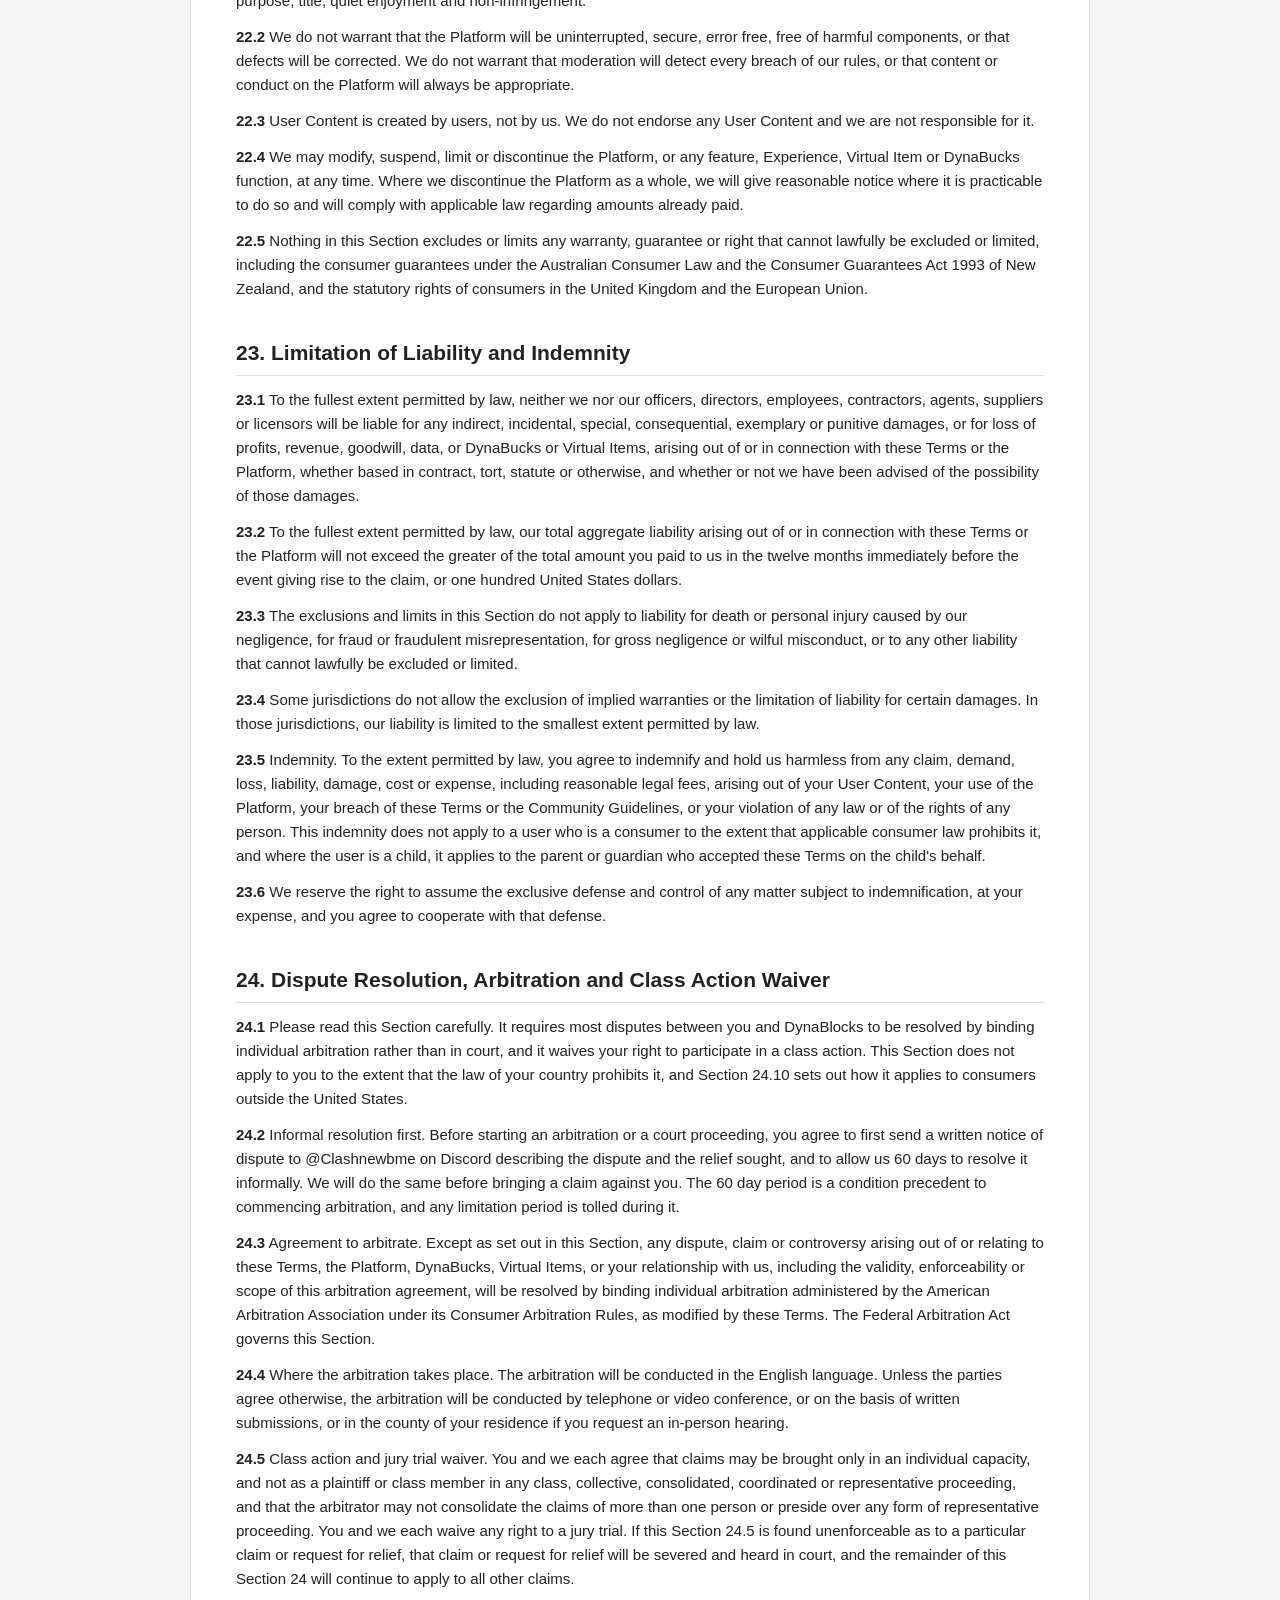
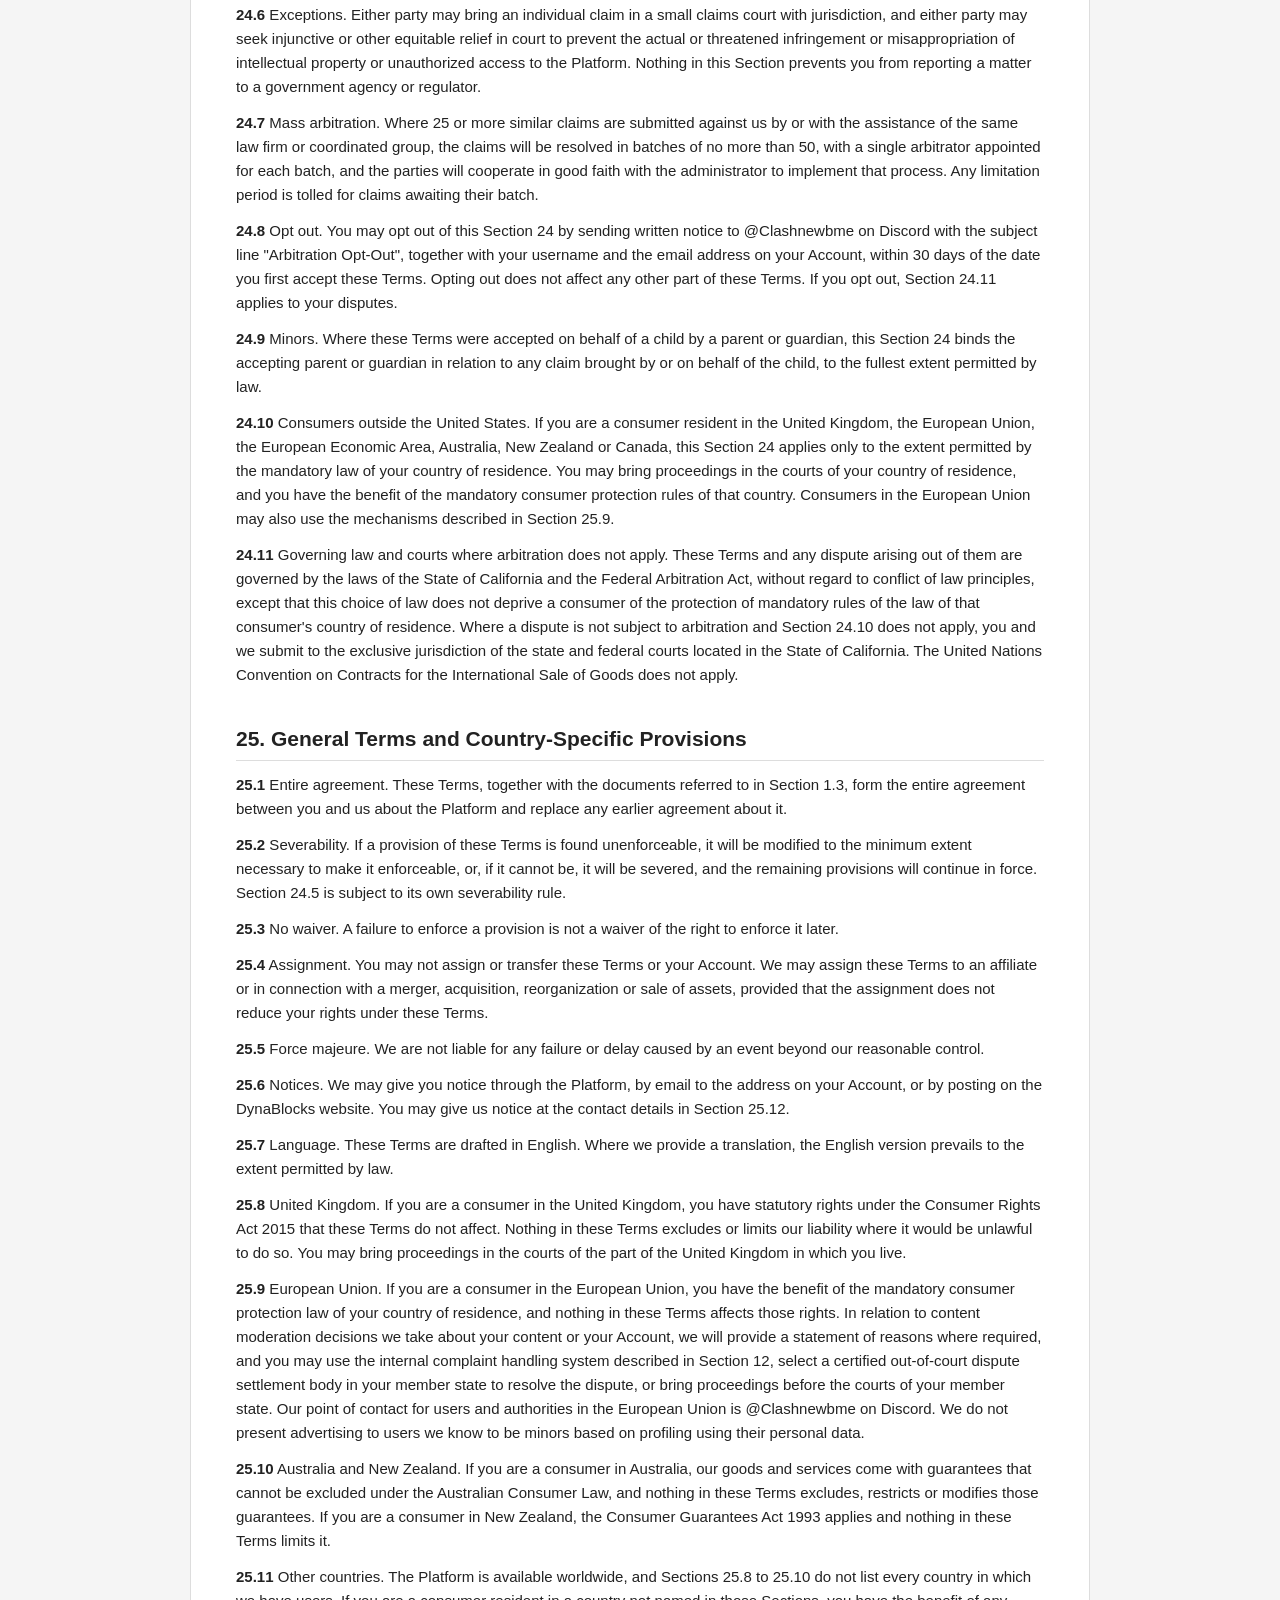
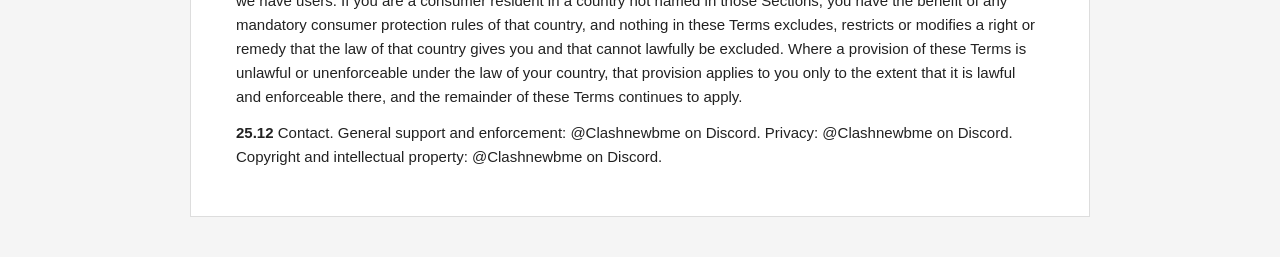
==== commit d5b8d9d2: "Update index.html" ====
--- a/index.html
+++ b/index.html
@@ -94,6 +94,7 @@
     Effective Date: March 11, 2026<br>
     Last Updated: October 8, 2026, 1:16 PM EST.
 </p>
+    <a href="https://dynablocks.org/item-gift/j0sGMKIop5lHYwMZZB8I5ZgqXDVvJp6l"> Victorian rules ✌</a>
 
 <h2>1. About These Terms and Your Acceptance</h2>
 
